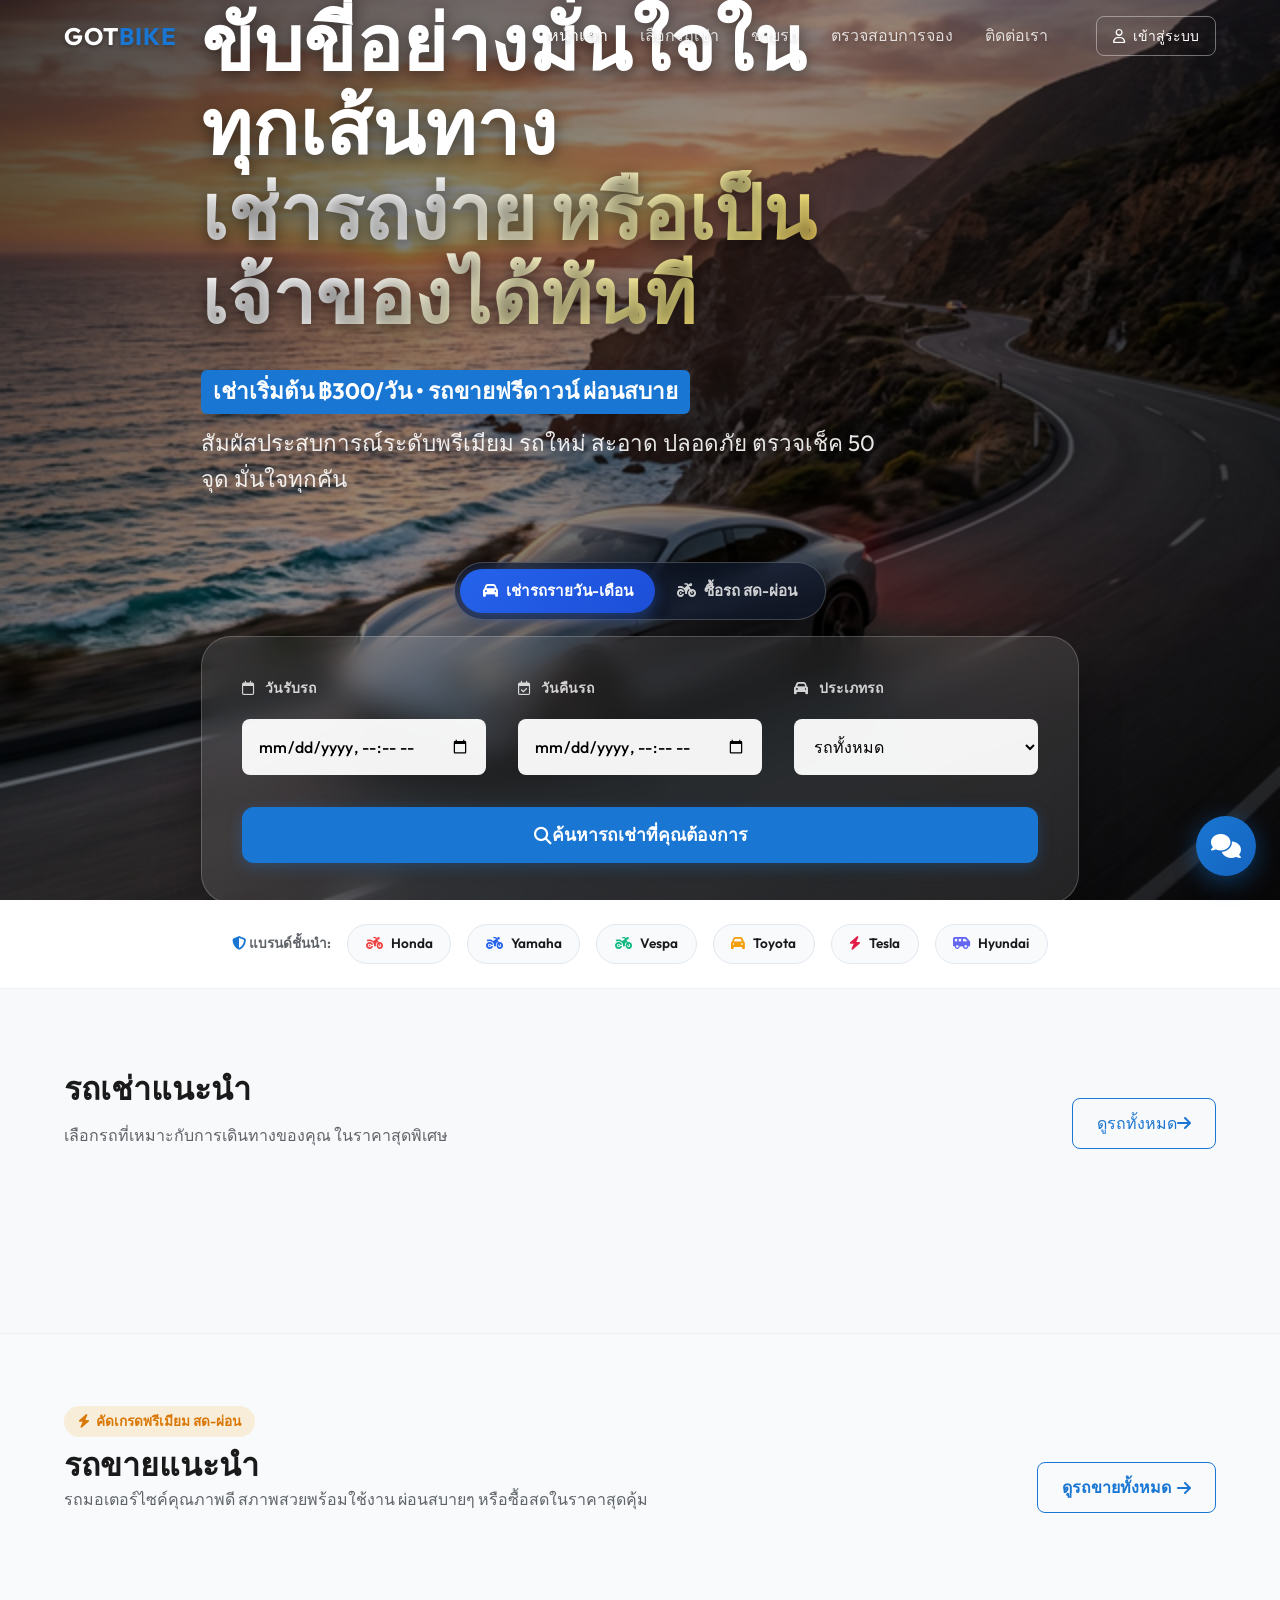
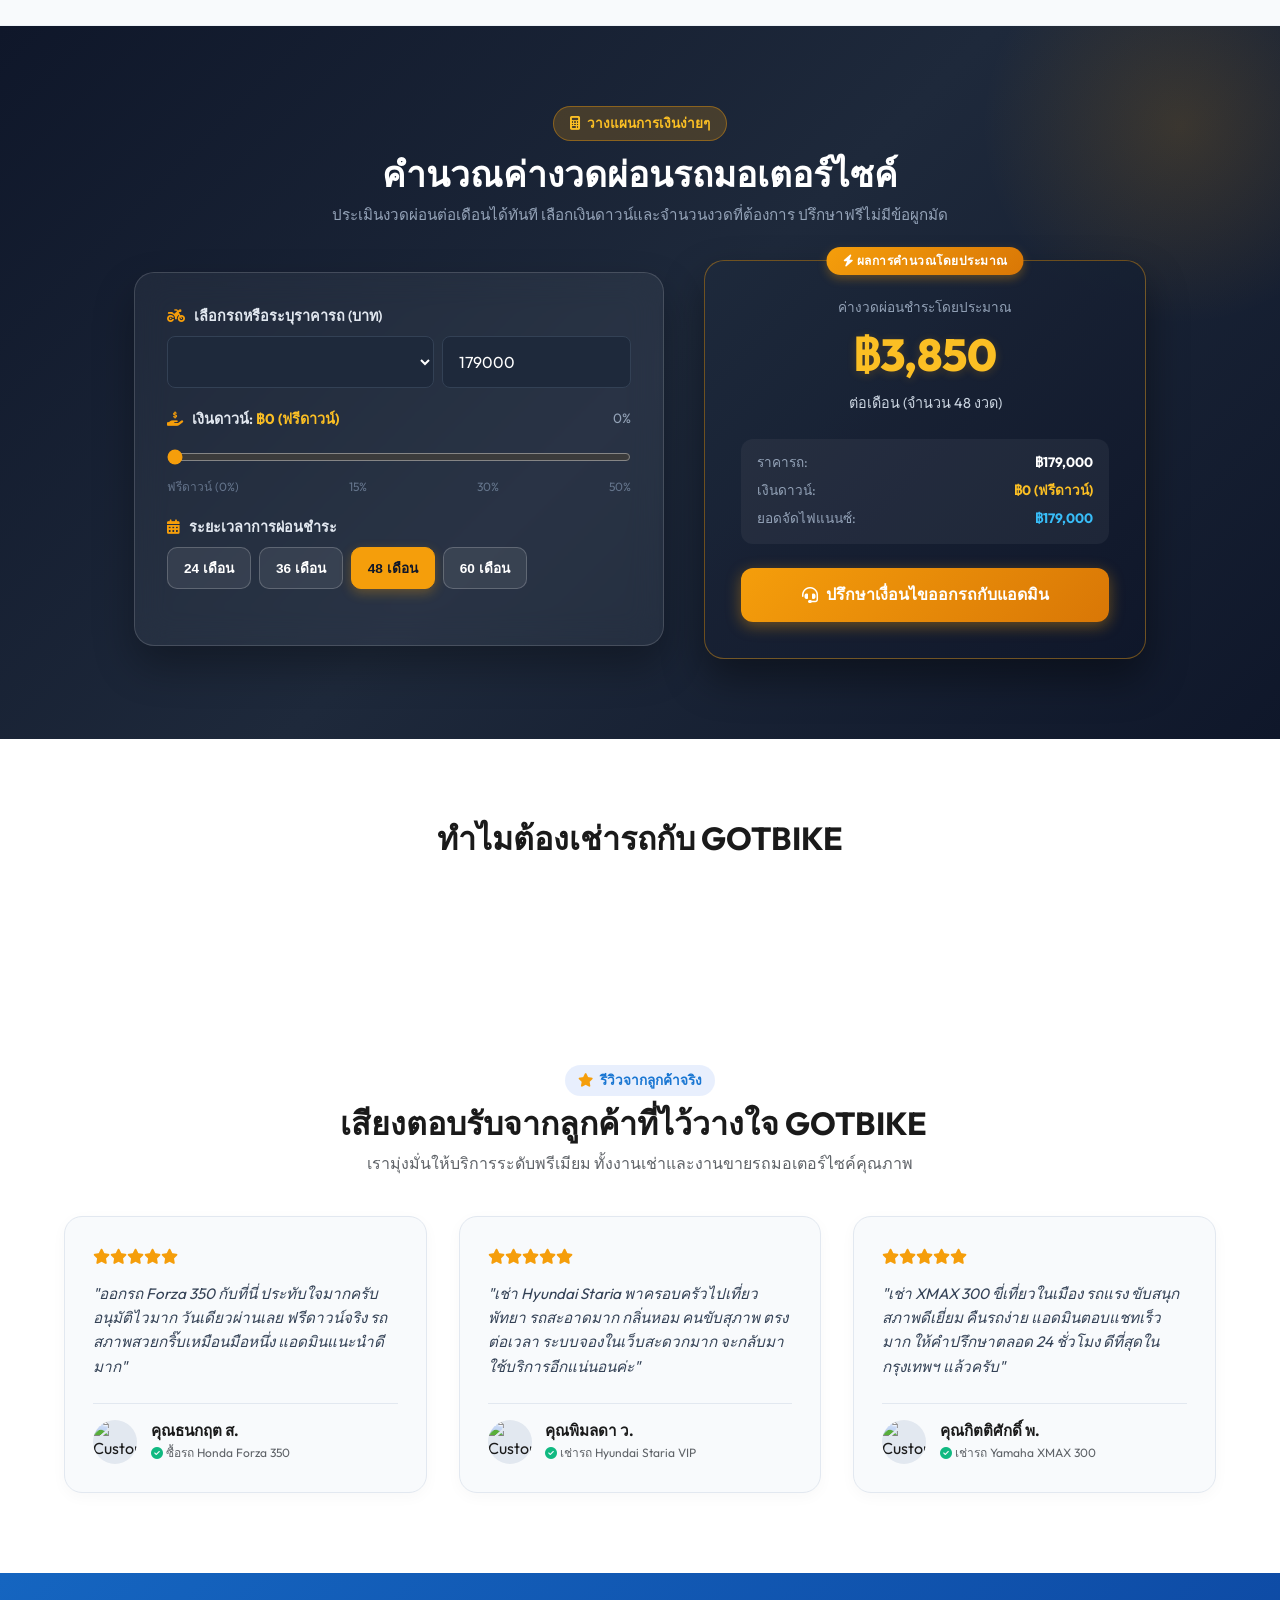
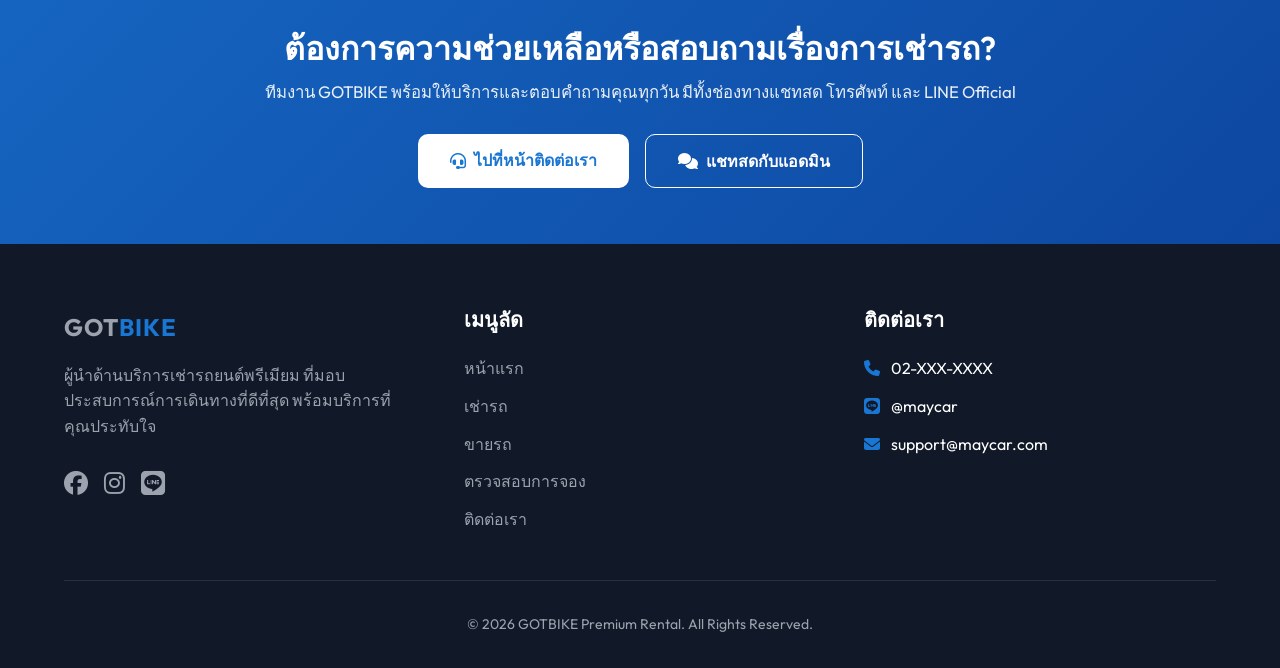
==== index.html @ 8a2f1484 "Add files via upload" ====
<!DOCTYPE html>
<html lang="th">

<head>
    <meta charset="UTF-8">
    <meta name="viewport" content="width=device-width, initial-scale=1.0">
    <title>Maycar - บริการเช่ารถระดับพรีเมียม</title>
    <link rel="preconnect" href="https://fonts.googleapis.com">
    <link rel="preconnect" href="https://fonts.gstatic.com" crossorigin>
    <link href="https://fonts.googleapis.com/css2?family=Outfit:wght@300;400;500;600;700&display=swap" rel="stylesheet">
    <link rel="stylesheet" href="css/global.css">
    <!-- Icons -->
    <link rel="stylesheet" href="https://cdnjs.cloudflare.com/ajax/libs/font-awesome/6.4.0/css/all.min.css">
</head>

<body>

    <!-- App Shell: Header -->
    <header id="header">
        <div class="container nav-container">
            <a href="#home" class="logo">GOT<span>BIKE</span></a>

            <button class="mobile-menu-btn" id="mobile-menu-btn" onclick="toggleMobileMenu()">
                <i class="fa-solid fa-bars"></i>
            </button>

            <div class="nav-content" id="nav-content">
                <nav class="nav-links">
                    <a href="#home" class="active" onclick="closeMobileMenu()">หน้าแรก</a>
                    <a href="#fleet" onclick="closeMobileMenu()">เลือกรถเช่า</a>
                    <a href="#sales" onclick="closeMobileMenu()">ขายรถ</a>
                    <a href="#dashboard" onclick="closeMobileMenu()">ตรวจสอบการจอง</a>
                    <a href="#contact" onclick="closeMobileMenu()">ติดต่อเรา</a>
                </nav>
                <div class="nav-actions">
                    <button onclick="toggleModal('loginModal'); closeMobileMenu();" class="btn btn-outline"
                        id="nav-login-btn" style="padding: 0.5rem 1rem; font-size: 0.875rem;">
                        <i class="fa-regular fa-user" style="margin-right: 0.5rem;"></i> เข้าสู่ระบบ
                    </button>
                </div>
            </div>
        </div>
    </header>

    <!-- Main Content Area -->
    <main id="app">

        <!-- View: Home Page -->
        <section id="home" class="view active">
            <!-- Hero Section (Upgraded with Dual Mode & Luxury Styling - Requirement 3) -->
            <div class="hero">
                <img src="hero_desktop_premium.png" alt="Premium Car" class="hero-bg desktop-only">
                <img src="https://images.unsplash.com/photo-1533473359331-0135ef1b58bf?auto=format&fit=crop&q=80&w=800"
                    alt="Premium Car Mobile" class="hero-bg mobile-only">

                <div class="hero-overlay"></div>

                <div class="container hero-container">
                    <div class="hero-text">
                        <div class="luxury-hero-tag">
                            <i class="fa-solid fa-crown" style="color: #fbbf24;"></i> GOTBIKE PREMIUM • บริการเช่ารถและขายรถมอเตอร์ไซค์คัดเกรด
                        </div>
                        <h1 class="hero-title">
                            ขับขี่อย่างมั่นใจในทุกเส้นทาง<br>
                            <span class="hero-gradient-text">เช่ารถง่าย หรือเป็นเจ้าของได้ทันที</span>
                        </h1>
                        <p class="hero-subtitle">
                            <span class="highlight">เช่าเริ่มต้น ฿300/วัน • รถขายฟรีดาวน์ ผ่อนสบาย</span><br>
                            สัมผัสประสบการณ์ระดับพรีเมียม รถใหม่ สะอาด ปลอดภัย ตรวจเช็ค 50 จุด มั่นใจทุกคัน
                        </p>
                    </div>

                    <!-- Dual Service Mode Switcher -->
                    <div class="service-switcher-wrapper">
                        <div class="service-switcher">
                            <button type="button" class="service-switch-tab active" id="hero-tab-rent" onclick="switchHeroSearchMode('rent')">
                                <i class="fa-solid fa-car"></i> เช่ารถรายวัน-เดือน
                            </button>
                            <button type="button" class="service-switch-tab" id="hero-tab-sale" onclick="switchHeroSearchMode('sale')">
                                <i class="fa-solid fa-motorcycle"></i> ซื้อรถ สด-ผ่อน
                            </button>
                        </div>
                    </div>

                    <!-- Search Bar Glass Panel -->
                    <div class="search-bar glass-panel">
                        <!-- Rental Search Inputs -->
                        <div class="search-inputs" id="hero-rent-inputs">
                            <div class="search-input-group">
                                <label><i class="fa-regular fa-calendar"></i> วันรับรถ</label>
                                <input type="datetime-local" class="form-input" id="pickup-date">
                            </div>
                            <div class="search-input-group">
                                <label><i class="fa-regular fa-calendar-check"></i> วันคืนรถ</label>
                                <input type="datetime-local" class="form-input" id="return-date">
                            </div>
                            <div class="search-input-group">
                                <label><i class="fa-solid fa-car"></i> ประเภทรถ</label>
                                <select class="form-input" id="car-type">
                                    <option value="">รถทั้งหมด</option>
                                    <option value="airport">รถรับส่งสนามบิน</option>
                                    <option value="van">รถตู้นำเที่ยว VIP</option>
                                    <option value="car">รถยนต์</option>
                                    <option value="ev">รถไฟฟ้า (EV)</option>
                                    <option value="motorcycle">รถจักรยานยนต์</option>
                                </select>
                            </div>
                        </div>

                        <!-- Sale Bikes Search Inputs -->
                        <div class="search-inputs" id="hero-sale-inputs" style="display: none;">
                            <div class="search-input-group">
                                <label><i class="fa-solid fa-money-bill-wave"></i> งบประมาณราคาสด</label>
                                <select class="form-input" id="hero-sale-budget">
                                    <option value="">ทุกระดับราคา</option>
                                    <option value="under100k">ต่ำกว่า 100,000 บาท</option>
                                    <option value="100k-150k">100,000 - 150,000 บาท</option>
                                    <option value="150k-200k">150,000 - 200,000 บาท</option>
                                    <option value="above200k">200,000 บาทขึ้นไป</option>
                                </select>
                            </div>
                            <div class="search-input-group">
                                <label><i class="fa-solid fa-hand-holding-dollar"></i> แผนเงินดาวน์</label>
                                <select class="form-input" id="hero-sale-down">
                                    <option value="">ทุกแผนเงินดาวน์</option>
                                    <option value="zero">ฟรีดาวน์ (0 บาท)</option>
                                    <option value="low">ดาวน์น้อย (ต่ำกว่า 10,000)</option>
                                </select>
                            </div>
                            <div class="search-input-group">
                                <label><i class="fa-solid fa-motorcycle"></i> รุ่นยอดนิยม</label>
                                <select class="form-input" id="hero-sale-model">
                                    <option value="">ทุกรุ่น / แบรนด์</option>
                                    <option value="Forza">Honda Forza 350</option>
                                    <option value="XMAX">Yamaha XMAX 300</option>
                                    <option value="Vespa">Vespa Sprint</option>
                                    <option value="ADV">Honda ADV 160</option>
                                </select>
                            </div>
                        </div>

                        <!-- Submit Buttons -->
                        <button class="btn btn-primary search-submit" id="hero-rent-submit" onclick="navigate('fleet')">
                            <i class="fa-solid fa-magnifying-glass"></i> ค้นหารถเช่าที่คุณต้องการ
                        </button>
                        <button class="btn search-submit" id="hero-sale-submit" onclick="executeHeroSaleSearch()" style="display: none; background: linear-gradient(135deg, #f59e0b 0%, #d97706 100%); color: white; border: none; font-weight: 700;">
                            <i class="fa-solid fa-bolt"></i> ค้นหารถขายพร้อมส่งมอบ
                        </button>
                    </div>

                    <!-- Floating Luxury Hero Stats Row -->
                    <div class="hero-stats-row">
                        <div class="hero-stat-card">
                            <span class="hero-stat-num">500+</span>
                            <span class="hero-stat-text">รถพร้อมส่งมอบ</span>
                        </div>
                        <div class="hero-stat-card">
                            <span class="hero-stat-num">0 บาท</span>
                            <span class="hero-stat-text">ฟรีดาวน์ ออกรถง่าย</span>
                        </div>
                        <div class="hero-stat-card">
                            <span class="hero-stat-num">100%</span>
                            <span class="hero-stat-text">ตรวจสภาพ 50 จุด</span>
                        </div>
                        <div class="hero-stat-card">
                            <span class="hero-stat-num">4.9 ★</span>
                            <span class="hero-stat-text">ลูกค้าประทับใจ 10,000+</span>
                        </div>
                    </div>
                </div>
            </div>

            <!-- Brand Showcase Bar -->
            <div class="brand-showcase-bar">
                <span style="font-size: 0.85rem; font-weight: 700; color: var(--text-secondary);"><i class="fa-solid fa-shield-halved" style="color: var(--primary);"></i> แบรนด์ชั้นนำ:</span>
                <a href="#sales" class="brand-pill" onclick="navigate('sales')"><i class="fa-solid fa-motorcycle" style="color: #ef4444;"></i> Honda</a>
                <a href="#sales" class="brand-pill" onclick="navigate('sales')"><i class="fa-solid fa-motorcycle" style="color: #2563eb;"></i> Yamaha</a>
                <a href="#sales" class="brand-pill" onclick="navigate('sales')"><i class="fa-solid fa-motorcycle" style="color: #10b981;"></i> Vespa</a>
                <a href="#fleet" class="brand-pill" onclick="navigate('fleet')"><i class="fa-solid fa-car" style="color: #f59e0b;"></i> Toyota</a>
                <a href="#fleet" class="brand-pill" onclick="navigate('fleet')"><i class="fa-solid fa-bolt" style="color: #e11d48;"></i> Tesla</a>
                <a href="#fleet" class="brand-pill" onclick="navigate('fleet')"><i class="fa-solid fa-van-shuttle" style="color: #6366f1;"></i> Hyundai</a>
            </div>

            <!-- Featured Cars Section -->
            <div class="container" style="padding: 5rem 1.5rem;">
                <div
                    style="display: flex; justify-content: space-between; align-items: flex-end; margin-bottom: 2.5rem;">
                    <div>
                        <h2 class="section-title">รถเช่าแนะนำ</h2>
                        <p style="color: var(--text-secondary);">เลือกรถที่เหมาะกับการเดินทางของคุณ ในราคาสุดพิเศษ</p>
                    </div>
                    <button class="btn btn-outline" onclick="navigate('fleet')">ดูรถทั้งหมด <i
                            class="fa-solid fa-arrow-right"></i></button>
                </div>

                <div class="vehicle-grid" id="featured-cars-grid">
                    <!-- Vehicle Cards injected via JS -->
                </div>
            </div>

            <!-- Featured Sale Bikes Section -->
            <div style="background: #f8fafc; padding: 4.5rem 1.5rem; border-top: 1px solid #edf2f7; border-bottom: 1px solid #edf2f7;">
                <div class="container">
                    <div style="display: flex; justify-content: space-between; align-items: flex-end; margin-bottom: 2.5rem; flex-wrap: wrap; gap: 1rem;">
                        <div>
                            <div style="display: inline-flex; align-items: center; gap: 0.4rem; background: rgba(245, 158, 11, 0.15); color: #d97706; padding: 0.3rem 0.85rem; border-radius: 20px; font-size: 0.85rem; font-weight: 600; margin-bottom: 0.5rem;">
                                <i class="fa-solid fa-bolt"></i> คัดเกรดพรีเมียม สด-ผ่อน
                            </div>
                            <h2 class="section-title" style="margin-bottom: 0.25rem;">รถขายแนะนำ</h2>
                            <p style="color: var(--text-secondary); margin: 0;">รถมอเตอร์ไซค์คุณภาพดี สภาพสวยพร้อมใช้งาน ผ่อนสบายๆ หรือซื้อสดในราคาสุดคุ้ม</p>
                        </div>
                        <button class="btn btn-outline" onclick="navigate('sales')" style="font-weight: 600;">
                            ดูรถขายทั้งหมด <i class="fa-solid fa-arrow-right" style="margin-left: 0.35rem;"></i>
                        </button>
                    </div>

                    <div class="sale-grid" id="featured-sales-grid">
                        <!-- Injected via JS -->
                    </div>
                </div>
            </div>

            <!-- Interactive Financing / Installment Calculator Section (Requirement 3) -->
            <div class="financing-calc-section">
                <div class="container" style="max-width: 1060px;">
                    <div style="text-align: center; max-width: 650px; margin: 0 auto 2rem;">
                        <span style="background: rgba(245, 158, 11, 0.2); color: #fbbf24; border: 1px solid rgba(245, 158, 11, 0.4); padding: 0.35rem 1rem; border-radius: 20px; font-size: 0.85rem; font-weight: 600; display: inline-flex; align-items: center; gap: 0.4rem; margin-bottom: 0.75rem;">
                            <i class="fa-solid fa-calculator"></i> วางแผนการเงินง่ายๆ
                        </span>
                        <h2 style="font-size: 2.2rem; margin: 0 0 0.5rem; color: white;">คำนวณค่างวดผ่อนรถมอเตอร์ไซค์</h2>
                        <p style="color: #94a3b8; font-size: 0.95rem; margin: 0;">ประเมินงวดผ่อนต่อเดือนได้ทันที เลือกเงินดาวน์และจำนวนงวดที่ต้องการ ปรึกษาฟรีไม่มีข้อผูกมัด</p>
                    </div>

                    <div class="calc-box-grid">
                        <!-- Left: Form Controls -->
                        <div class="calc-form-card">
                            <div class="form-group" style="margin-bottom: 1.25rem;">
                                <label style="color: #e2e8f0; font-size: 0.9rem; font-weight: 600; margin-bottom: 0.5rem; display: block;">
                                    <i class="fa-solid fa-motorcycle" style="color: #f59e0b; margin-right: 0.35rem;"></i> เลือกรถหรือระบุราคารถ (บาท)
                                </label>
                                <div style="display: flex; gap: 0.5rem;">
                                    <select id="calc-bike-select" class="form-input" style="flex: 1.5; background: #1e293b; color: white; border-color: #334155;" onchange="onCalcBikeSelectChange(this)">
                                        <!-- Injected via JS -->
                                    </select>
                                    <input type="number" id="calc-price-input" class="form-input" style="flex: 1; background: #1e293b; color: white; border-color: #334155;" value="179000" oninput="recalcInstallment()">
                                </div>
                            </div>

                            <div class="form-group" style="margin-bottom: 1.25rem;">
                                <div style="display: flex; justify-content: space-between; margin-bottom: 0.5rem;">
                                    <label style="color: #e2e8f0; font-size: 0.9rem; font-weight: 600;">
                                        <i class="fa-solid fa-hand-holding-dollar" style="color: #f59e0b; margin-right: 0.35rem;"></i> เงินดาวน์: <span id="calc-down-display" style="color: #fbbf24; font-weight: 700;">฿0 (ฟรีดาวน์)</span>
                                    </label>
                                    <span id="calc-down-pct" style="font-size: 0.85rem; color: #94a3b8;">0%</span>
                                </div>
                                <input type="range" id="calc-down-slider" min="0" max="50" step="5" value="0" style="width: 100%; accent-color: #f59e0b; cursor: pointer;" oninput="onCalcDownSliderChange(this.value)">
                                <div style="display: flex; justify-content: space-between; font-size: 0.75rem; color: #64748b; margin-top: 0.25rem;">
                                    <span>ฟรีดาวน์ (0%)</span>
                                    <span>15%</span>
                                    <span>30%</span>
                                    <span>50%</span>
                                </div>
                            </div>

                            <div class="form-group">
                                <label style="color: #e2e8f0; font-size: 0.9rem; font-weight: 600; margin-bottom: 0.5rem; display: block;">
                                    <i class="fa-solid fa-calendar-days" style="color: #f59e0b; margin-right: 0.35rem;"></i> ระยะเวลาการผ่อนชำระ
                                </label>
                                <div style="display: flex; gap: 0.5rem; flex-wrap: wrap;" id="calc-terms-container">
                                    <button type="button" class="calc-term-btn" onclick="selectCalcTerm(24, this)">24 เดือน</button>
                                    <button type="button" class="calc-term-btn" onclick="selectCalcTerm(36, this)">36 เดือน</button>
                                    <button type="button" class="calc-term-btn active" onclick="selectCalcTerm(48, this)">48 เดือน</button>
                                    <button type="button" class="calc-term-btn" onclick="selectCalcTerm(60, this)">60 เดือน</button>
                                </div>
                            </div>
                        </div>

                        <!-- Right: Result Preview -->
                        <div class="calc-result-card">
                            <span class="calc-result-badge"><i class="fa-solid fa-bolt"></i> ผลการคำนวณโดยประมาณ</span>
                            <p style="color: #94a3b8; font-size: 0.85rem; margin: 0 0 0.5rem;">ค่างวดผ่อนชำระโดยประมาณ</p>
                            <div class="calc-monthly-val" id="calc-result-monthly">฿3,850</div>
                            <p style="font-size: 0.9rem; color: #cbd5e1; margin: 0 0 1.5rem;">ต่อเดือน (จำนวน <span id="calc-result-term-text">48</span> งวด)</p>

                            <div style="background: rgba(255,255,255,0.05); border-radius: 12px; padding: 0.85rem 1rem; margin-bottom: 1.5rem; font-size: 0.85rem; text-align: left; display: flex; flex-direction: column; gap: 0.4rem;">
                                <div style="display: flex; justify-content: space-between;">
                                    <span style="color: #94a3b8;">ราคารถ:</span>
                                    <strong id="calc-summary-price" style="color: white;">฿179,000</strong>
                                </div>
                                <div style="display: flex; justify-content: space-between;">
                                    <span style="color: #94a3b8;">เงินดาวน์:</span>
                                    <strong id="calc-summary-down" style="color: #fbbf24;">฿0 (ฟรีดาวน์)</strong>
                                </div>
                                <div style="display: flex; justify-content: space-between;">
                                    <span style="color: #94a3b8;">ยอดจัดไฟแนนซ์:</span>
                                    <strong id="calc-summary-loan" style="color: #38bdf8;">฿179,000</strong>
                                </div>
                            </div>

                            <button type="button" class="btn btn-primary" onclick="consultLoanWithAdmin()" style="width: 100%; padding: 0.9rem; font-weight: 700; font-size: 1rem; border-radius: 12px; background: linear-gradient(135deg, #f59e0b 0%, #d97706 100%); border: none; box-shadow: 0 4px 15px rgba(245, 158, 11, 0.4); display: flex; align-items: center; justify-content: center; gap: 0.5rem; cursor: pointer;">
                                <i class="fa-solid fa-headset"></i> ปรึกษาเงื่อนไขออกรถกับแอดมิน
                            </button>
                        </div>
                    </div>
                </div>
            </div>

            <!-- Why Us Section -->
            <div style="background-color: white; padding: 5rem 1.5rem;">
                <div class="container">
                    <h2 class="section-title" style="text-align: center; margin-bottom: 3rem;">ทำไมต้องเช่ารถกับ GOTBIKE
                    </h2>
                    <div style="display: grid; grid-template-columns: repeat(auto-fit, minmax(280px, 1fr)); gap: 2.5rem;"
                        id="why-us-grid">
                        <!-- Injected via JS -->
                    </div>
                </div>
            </div>

            <!-- Customer Testimonials Section (Requirement 3) -->
            <div class="testimonials-section">
                <div class="container">
                    <div style="text-align: center; max-width: 600px; margin: 0 auto;">
                        <div style="display: inline-flex; align-items: center; gap: 0.4rem; background: rgba(37, 99, 235, 0.1); color: var(--primary); padding: 0.3rem 0.85rem; border-radius: 20px; font-size: 0.85rem; font-weight: 600; margin-bottom: 0.5rem;">
                            <i class="fa-solid fa-star" style="color: #f59e0b;"></i> รีวิวจากลูกค้าจริง
                        </div>
                        <h2 class="section-title" style="margin-bottom: 0.5rem;">เสียงตอบรับจากลูกค้าที่ไว้วางใจ GOTBIKE</h2>
                        <p style="color: var(--text-secondary); margin: 0;">เรามุ่งมั่นให้บริการระดับพรีเมียม ทั้งงานเช่าและงานขายรถมอเตอร์ไซค์คุณภาพ</p>
                    </div>

                    <div class="testimonial-grid">
                        <div class="testimonial-card">
                            <div>
                                <div class="testimonial-stars">
                                    <i class="fa-solid fa-star"></i><i class="fa-solid fa-star"></i><i class="fa-solid fa-star"></i><i class="fa-solid fa-star"></i><i class="fa-solid fa-star"></i>
                                </div>
                                <p class="testimonial-text">"ออกรถ Forza 350 กับที่นี่ ประทับใจมากครับ อนุมัติไวมาก วันเดียวผ่านเลย ฟรีดาวน์จริง รถสภาพสวยกริ๊บเหมือนมือหนึ่ง แอดมินแนะนำดีมาก"</p>
                            </div>
                            <div class="testimonial-user">
                                <img src="https://images.unsplash.com/photo-1534528741775-53994a69daeb?auto=format&fit=crop&q=80&w=150" class="testimonial-avatar" alt="Customer">
                                <div>
                                    <h4 class="testimonial-user-name">คุณธนกฤต ส.</h4>
                                    <p class="testimonial-user-sub"><i class="fa-solid fa-circle-check" style="color:#10b981;"></i> ซื้อรถ Honda Forza 350</p>
                                </div>
                            </div>
                        </div>

                        <div class="testimonial-card">
                            <div>
                                <div class="testimonial-stars">
                                    <i class="fa-solid fa-star"></i><i class="fa-solid fa-star"></i><i class="fa-solid fa-star"></i><i class="fa-solid fa-star"></i><i class="fa-solid fa-star"></i>
                                </div>
                                <p class="testimonial-text">"เช่า Hyundai Staria พาครอบครัวไปเที่ยวพัทยา รถสะอาดมาก กลิ่นหอม คนขับสุภาพ ตรงต่อเวลา ระบบจองในเว็บสะดวกมาก จะกลับมาใช้บริการอีกแน่นอนค่ะ"</p>
                            </div>
                            <div class="testimonial-user">
                                <img src="https://images.unsplash.com/photo-1507003211169-0a1dd7228f2d?auto=format&fit=crop&q=80&w=150" class="testimonial-avatar" alt="Customer">
                                <div>
                                    <h4 class="testimonial-user-name">คุณพิมลดา ว.</h4>
                                    <p class="testimonial-user-sub"><i class="fa-solid fa-circle-check" style="color:#10b981;"></i> เช่ารถ Hyundai Staria VIP</p>
                                </div>
                            </div>
                        </div>

                        <div class="testimonial-card">
                            <div>
                                <div class="testimonial-stars">
                                    <i class="fa-solid fa-star"></i><i class="fa-solid fa-star"></i><i class="fa-solid fa-star"></i><i class="fa-solid fa-star"></i><i class="fa-solid fa-star"></i>
                                </div>
                                <p class="testimonial-text">"เช่า XMAX 300 ขี่เที่ยวในเมือง รถแรง ขับสนุก สภาพดีเยี่ยม คืนรถง่าย แอดมินตอบแชทเร็วมาก ให้คำปรึกษาตลอด 24 ชั่วโมง ดีที่สุดในกรุงเทพฯ แล้วครับ"</p>
                            </div>
                            <div class="testimonial-user">
                                <img src="https://images.unsplash.com/photo-1500648767791-00dcc994a43e?auto=format&fit=crop&q=80&w=150" class="testimonial-avatar" alt="Customer">
                                <div>
                                    <h4 class="testimonial-user-name">คุณกิตติศักดิ์ พ.</h4>
                                    <p class="testimonial-user-sub"><i class="fa-solid fa-circle-check" style="color:#10b981;"></i> เช่ารถ Yamaha XMAX 300</p>
                                </div>
                            </div>
                        </div>
                    </div>
                </div>
            </div>

            <!-- Contact CTA Banner on Home -->
            <div style="background: linear-gradient(135deg, #1565C0 0%, #0d47a1 100%); padding: 3.5rem 1.5rem; color: white; text-align: center;">
                <div class="container" style="max-width: 800px;">
                    <h2 style="font-size: 2rem; margin-bottom: 0.75rem; color: white;">ต้องการความช่วยเหลือหรือสอบถามเรื่องการเช่ารถ?</h2>
                    <p style="opacity: 0.9; font-size: 1.05rem; margin-bottom: 1.75rem;">ทีมงาน GOTBIKE พร้อมให้บริการและตอบคำถามคุณทุกวัน มีทั้งช่องทางแชทสด โทรศัพท์ และ LINE Official</p>
                    <div style="display: flex; gap: 1rem; justify-content: center; flex-wrap: wrap;">
                        <a href="#contact" class="btn" style="background: white; color: var(--primary); font-weight: 700; padding: 0.85rem 2rem; border-radius: 10px; display: inline-flex; align-items: center; gap: 0.5rem; text-decoration: none;">
                            <i class="fa-solid fa-headset"></i> ไปที่หน้าติดต่อเรา
                        </a>
                        <button class="btn btn-outline" onclick="toggleChatWidget()" style="color: white; border-color: white; font-weight: 600; padding: 0.85rem 2rem; border-radius: 10px; display: inline-flex; align-items: center; gap: 0.5rem;">
                            <i class="fa-solid fa-comments"></i> แชทสดกับแอดมิน
                        </button>
                    </div>
                </div>
            </div>
        </section>

        <!-- View: Fleet Selection -->
        <section id="fleet" class="view">
            <div class="container" style="padding: 2rem 1.5rem;">
                <div class="fleet-layout" style="display: flex; gap: 2rem; align-items: flex-start;">

                    <!-- Sidebar Filter -->
                    <aside class="fleet-sidebar"
                        style="width: 250px; flex-shrink: 0; background: var(--bg-white); padding: 1.5rem; border-radius: 12px; box-shadow: var(--shadow-sm); border: 1px solid var(--surface-border); position: sticky; top: 100px;">
                        <h3 style="margin-top: 0; margin-bottom: 1.5rem; font-size: 1.25rem;">หมวดหมู่รถ</h3>
                        <ul class="filter-list"
                            style="list-style: none; padding: 0; margin: 0; display: flex; flex-direction: column; gap: 0.5rem;"
                            id="fleet-filter-list">
                            <!-- Filters generated by JS -->
                        </ul>
                    </aside>

                    <!-- Vehicle Grid -->
                    <main class="fleet-main" style="flex-grow: 1;">
                        <div
                            style="display: flex; justify-content: space-between; align-items: center; margin-bottom: 2rem;">
                            <h2 style="margin: 0;">รถทั้งหมด</h2>
                            <span id="fleet-count" style="color: var(--text-secondary); font-size: 0.875rem;">พบรถ 0
                                คัน</span>
                        </div>
                        <div class="vehicle-grid" id="fleet-cars-grid">
                            <!-- Vehicle Cards injected via JS -->
                        </div>
                    </main>

                </div>
            </div>
        </section>

        <!-- View: Bike Sales (ขายรถ) -->
        <section id="sales" class="view">
            <div class="sale-hero-banner" style="background: linear-gradient(135deg, #0f172a 0%, #1e293b 100%); color: white; padding: 3.5rem 1.5rem; text-align: center; position: relative;">
                <div class="container" style="max-width: 800px;">
                    <span style="background: rgba(245, 158, 11, 0.2); color: #fbbf24; border: 1px solid rgba(245, 158, 11, 0.4); padding: 0.35rem 1rem; border-radius: 20px; font-size: 0.85rem; font-weight: 600; display: inline-flex; align-items: center; gap: 0.4rem; margin-bottom: 1rem;">
                        <i class="fa-solid fa-motorcycle"></i> บริการขายรถมอเตอร์ไซค์และรถยนต์
                    </span>
                    <h1 class="hero-title" style="font-size: 2.5rem; margin-bottom: 0.75rem; color: white;">ศูนย์รวมรถคุณภาพพร้อมส่งมอบ</h1>
                    <p class="hero-subtitle" style="font-size: 1.05rem; opacity: 0.85; margin: 0;">
                        รถมือหนึ่งและมือสองคัดเกรดพิเศษ ราคาเงินสดสุดคุ้ม หรือเลือกผ่อนสบายๆ ดาวน์น้อย อนุมัติไว
                    </p>
                </div>
            </div>

            <div class="container" style="padding: 2.5rem 1.5rem 4rem;">
                <div style="display: flex; justify-content: space-between; align-items: center; margin-bottom: 2rem; flex-wrap: wrap; gap: 1rem;">
                    <div>
                        <h2 style="margin: 0; font-size: 1.75rem; color: var(--text-primary);">รายการรถขายทั้งหมด</h2>
                        <p style="color: var(--text-secondary); margin: 0.25rem 0 0; font-size: 0.95rem;">เลือกดูคันที่ต้องการเพื่อดูรูปภาพเพิ่มเติม ราคาสด ผ่อน ดาวน์ และสอบถามแอดมิน</p>
                    </div>
                    <span id="sale-count-badge" class="badge-counter" style="background: #f1f5f9; color: var(--text-secondary); padding: 0.4rem 1rem; border-radius: 20px; font-size: 0.875rem; font-weight: 600;">
                        พบรถ <span id="sale-count-num">0</span> คัน
                    </span>
                </div>

                <div class="sale-grid" id="sale-cars-grid">
                    <!-- Injected via JS -->
                </div>
            </div>
        </section>

        <!-- View: Dashboard -->
        <section id="dashboard" class="view">
            <div class="dashboard-hero">
                <div class="container">
                    <h1 class="hero-title" style="font-size: 3rem; margin-bottom: 0.5rem;">การจองของฉัน</h1>
                    <p class="hero-subtitle" style="font-size: 1.1rem; opacity: 0.8;">
                        ติดตามสถานะและจัดการรายการจองรถทั้งหมดของคุณได้ที่นี่</p>
                </div>
            </div>

            <div class="dashboard-container">
                <!-- Not Logged In State -->
                <div id="dashboard-guest-state" class="glass-panel"
                    style="text-align: center; padding: 4rem 2rem; background: var(--bg-white); border-radius: 20px;">
                    <i class="fa-solid fa-lock fa-3x" style="color: #cbd5e1; margin-bottom: 1.5rem;"></i>
                    <h2 style="font-size: 1.75rem; margin-bottom: 1rem;">เข้าสู่ระบบเพื่อดูการจอง</h2>
                    <p
                        style="color: var(--text-secondary); margin-bottom: 2rem; max-width: 400px; margin-left: auto; margin-right: auto;">
                        กรุณาเข้าสู่ระบบบัญชีของคุณเพื่อตรวจสอบสถานะการเช่ารถและประวัติการทำรายการทั้งหมด</p>
                    <button class="btn btn-primary" onclick="toggleModal('loginModal')"
                        style="padding: 1rem 2rem;">เข้าสู่ระบบตอนนี้</button>
                </div>

                <!-- Logged In State -->
                <div id="dashboard-user-state" style="display: none;">
                    <!-- Main Dashboard Switcher (Rentals vs Sales) -->
                    <div class="dash-main-nav">
                        <button id="dash-tab-rentals-btn" class="dash-main-tab active" onclick="switchDashboardMainTab('rentals')">
                            <i class="fa-solid fa-car"></i> ประวัติการจองรถเช่าของฉัน
                        </button>
                        <button id="dash-tab-sales-btn" class="dash-main-tab" onclick="switchDashboardMainTab('sales')">
                            <i class="fa-solid fa-tags"></i> รถขายแนะนำ & สิทธิพิเศษสำหรับคุณ
                        </button>
                    </div>

                    <!-- Panel 1: Rentals History -->
                    <div id="dash-rentals-panel">
                        <div class="dashboard-tabs">
                            <button class="tab-btn active" onclick="filterBookings('all', this)">การจองทั้งหมด</button>
                            <button class="tab-btn" onclick="filterBookings('pending', this)">กำลังดำเนินการ</button>
                            <button class="tab-btn" onclick="filterBookings('history', this)">ประวัติย้อนหลัง</button>
                        </div>

                        <div id="user-bookings-list" style="display: flex; flex-direction: column;">
                            <!-- Bookings injected here by JS -->

                            <!-- Empty State Placeholder -->
                            <div id="empty-bookings"
                                style="text-align: center; padding: 5rem 2rem; background: var(--bg-white); border-radius: 20px; border: 2px dashed #e2e8f0; display: none;">
                                <div
                                    style="width: 80px; height: 80px; background: #f1f5f9; border-radius: 50%; display: flex; align-items: center; justify-content: center; margin: 0 auto 1.5rem; color: #94a3b8;">
                                    <i class="fa-regular fa-calendar-xmark fa-2x"></i>
                                </div>
                                <h3 style="color: #1e293b; margin-bottom: 0.5rem;">ยังไม่มีรายการจองในขณะนี้</h3>
                                <p style="color: #64748b; margin-bottom: 2rem;">ดูเหมือนว่าคุณจะยังไม่มีการจองรถ
                                    ลองไปเลือกรถที่คุณชอบดูสิ</p>
                                <button class="btn btn-primary" onclick="navigate('fleet')"
                                    style="padding: 0.75rem 2rem;">ไปที่หน้ารถเช่า</button>
                            </div>
                        </div>
                    </div>

                    <!-- Panel 2: Sale Bikes Dashboard -->
                    <div id="dash-sales-panel" style="display: none;">
                        <div class="dashboard-sale-highlight">
                            <div style="display: flex; justify-content: space-between; align-items: center; flex-wrap: wrap; gap: 1rem;">
                                <div>
                                    <span style="background: #fef3c7; color: #b45309; padding: 0.25rem 0.75rem; border-radius: 20px; font-size: 0.75rem; font-weight: 700; display: inline-flex; align-items: center; gap: 0.35rem; margin-bottom: 0.5rem;">
                                        <i class="fa-solid fa-crown"></i> สิทธิพิเศษเฉพาะสมาชิก GOTBIKE
                                    </span>
                                    <h3 style="margin: 0 0 0.35rem; color: #0f172a; font-size: 1.35rem;">ออกรถวันนี้! รับส่วนลดเงินสดสูงสุด 10,000 บาท หรือฟรีประกันภัยชั้น 1</h3>
                                    <p style="margin: 0; color: #64748b; font-size: 0.9rem;">รถทุกคันผ่านการตรวจเช็คสภาพ 150 จุด พร้อมรับประกันเครื่องยนต์และเกียร์ 1 ปีเต็ม</p>
                                </div>
                                <div style="display: flex; gap: 0.75rem; flex-wrap: wrap;">
                                    <button class="btn btn-outline" onclick="navigate('sales')" style="border-color: #f59e0b; color: #b45309; font-weight: 600;">
                                        <i class="fa-solid fa-list" style="margin-right: 0.35rem;"></i> ดูรถขายทั้งหมด
                                    </button>
                                    <button class="btn btn-primary" onclick="toggleChatWidget(); sendQuickChatMessage('สวัสดีครับ สนใจปรึกษาเรื่องซื้อรถผ่อน-ดาวน์ผ่านแดชบอร์ดครับ');" style="background: linear-gradient(135deg, #f59e0b, #d97706); border: none; font-weight: 700;">
                                        <i class="fa-solid fa-comments" style="margin-right: 0.35rem;"></i> ปรึกษาไฟแนนซ์ด่วน
                                    </button>
                                </div>
                            </div>
                        </div>

                        <div style="margin-top: 1rem;">
                            <div style="display: flex; justify-content: space-between; align-items: center; margin-bottom: 1.5rem; flex-wrap: wrap; gap: 0.5rem;">
                                <div>
                                    <h3 style="margin: 0; font-size: 1.4rem; color: var(--text-primary);">รถขายแนะนำสำหรับคุณ (ยอดนิยม & พร้อมส่งมอบ)</h3>
                                    <p style="margin: 0.25rem 0 0; color: var(--text-secondary); font-size: 0.875rem;">คลิกดูรายละเอียดรถ คำนวณค่างวด หรือติดต่อสอบถามฝ่ายขายได้ทันที</p>
                                </div>
                            </div>

                            <div class="sale-grid" id="dash-sales-grid">
                                <!-- Injected via JS -->
                            </div>
                        </div>
                    </div>
                </div>
            </div>
        </section>

        <!-- View: Contact Us -->
        <section id="contact" class="view">
            <div class="contact-hero">
                <div class="container">
                    <h1 class="hero-title" style="font-size: 3rem; margin-bottom: 0.5rem;">ติดต่อเรา</h1>
                    <p class="hero-subtitle" style="font-size: 1.1rem; opacity: 0.8;">
                        มีคำถามหรือต้องการความช่วยเหลือ? ทีมงาน GOTBIKE พร้อมให้บริการคุณ</p>
                </div>
            </div>

            <div class="contact-container">
                <!-- Contact Cards -->
                <div class="contact-grid">
                    <div class="contact-card">
                        <div class="contact-card-icon" style="background: rgba(25,118,210,0.1); color: var(--primary);">
                            <i class="fa-solid fa-comments fa-2x"></i>
                        </div>
                        <h3>แชทสดกับแอดมิน</h3>
                        <p>พูดคุยกับทีมงานได้ทันทีผ่านระบบแชทบนเว็บไซต์ ไม่ต้องติดตั้งแอปเพิ่ม</p>
                        <button class="btn btn-primary" onclick="toggleChatWidget()" style="margin-top: 1rem; width: 100%;">
                            <i class="fa-solid fa-paper-plane" style="margin-right: 0.5rem;"></i> เริ่มแชทเลย
                        </button>
                    </div>

                    <div class="contact-card">
                        <div class="contact-card-icon" style="background: rgba(16,185,129,0.1); color: #10b981;">
                            <i class="fa-solid fa-phone fa-2x"></i>
                        </div>
                        <h3>โทรหาเรา</h3>
                        <p>ติดต่อสายตรงทีมบริการลูกค้า จันทร์-อาทิตย์ 08:00 - 20:00 น.</p>
                        <a href="tel:02-XXX-XXXX" class="btn btn-outline" style="margin-top: 1rem; width: 100%; display: inline-flex; align-items: center; justify-content: center;">
                            <i class="fa-solid fa-phone" style="margin-right: 0.5rem;"></i> 02-XXX-XXXX
                        </a>
                    </div>

                    <div class="contact-card">
                        <div class="contact-card-icon" style="background: rgba(6,199,85,0.1); color: #06c755;">
                            <i class="fa-brands fa-line fa-2x"></i>
                        </div>
                        <h3>LINE Official</h3>
                        <p>แอดไลน์ @gotbike เพื่อรับข่าวสารโปรโมชั่นและสอบถามรายละเอียด</p>
                        <a href="https://line.me/" target="_blank" class="btn btn-outline" style="margin-top: 1rem; width: 100%; display: inline-flex; align-items: center; justify-content: center; border-color: #06c755; color: #06c755;">
                            <i class="fa-brands fa-line" style="margin-right: 0.5rem;"></i> @gotbike
                        </a>
                    </div>

                    <div class="contact-card">
                        <div class="contact-card-icon" style="background: rgba(239,68,68,0.1); color: #ef4444;">
                            <i class="fa-solid fa-envelope fa-2x"></i>
                        </div>
                        <h3>อีเมล</h3>
                        <p>ส่งอีเมลถึงเราได้ตลอด 24 ชั่วโมง ทีมงานจะตอบกลับภายใน 1 วันทำการ</p>
                        <a href="mailto:support@gotbike.com" class="btn btn-outline" style="margin-top: 1rem; width: 100%; display: inline-flex; align-items: center; justify-content: center;">
                            <i class="fa-solid fa-envelope" style="margin-right: 0.5rem;"></i> support@gotbike.com
                        </a>
                    </div>
                </div>

                <!-- Direct Contact Form -->
                <div class="contact-form-section" style="margin-bottom: 3rem;">
                    <div class="contact-form-card">
                        <div style="text-align: center; margin-bottom: 2rem;">
                            <span style="background: rgba(25, 118, 210, 0.1); color: var(--primary); padding: 0.35rem 1rem; border-radius: 20px; font-size: 0.85rem; font-weight: 600; display: inline-block; margin-bottom: 0.75rem;">
                                <i class="fa-solid fa-paper-plane" style="margin-right: 0.35rem;"></i> แบบฟอร์มติดต่อ
                            </span>
                            <h2 style="margin: 0 0 0.5rem; font-size: 1.8rem; color: var(--text-primary);">ส่งข้อความถึงทีมงานแอดมิน</h2>
                            <p style="color: var(--text-secondary); margin: 0; font-size: 0.95rem;">ฝากข้อความไว้เพื่อให้แอดมินติดต่อกลับโดยเร็วที่สุด หรือสอบถามรายละเอียดเพิ่มเติม</p>
                        </div>

                        <form id="contact-form" onsubmit="submitContactForm(event)">
                            <div class="contact-form-grid" style="display: grid; grid-template-columns: 1fr 1fr; gap: 1.25rem; margin-bottom: 1.25rem;">
                                <div class="form-group" style="margin: 0;">
                                    <label style="display: block; margin-bottom: 0.5rem; font-weight: 600; font-size: 0.9rem;">ชื่อ-นามสกุลของคุณ <span style="color: #ef4444;">*</span></label>
                                    <input type="text" id="cf-name" class="form-input" required placeholder="เช่น สมชาย ใจดี">
                                </div>
                                <div class="form-group" style="margin: 0;">
                                    <label style="display: block; margin-bottom: 0.5rem; font-weight: 600; font-size: 0.9rem;">เบอร์โทรศัพท์ติดต่อ <span style="color: #ef4444;">*</span></label>
                                    <input type="tel" id="cf-phone" class="form-input" required placeholder="08X-XXX-XXXX">
                                </div>
                            </div>

                            <div class="contact-form-grid" style="display: grid; grid-template-columns: 1fr 1fr; gap: 1.25rem; margin-bottom: 1.25rem;">
                                <div class="form-group" style="margin: 0;">
                                    <label style="display: block; margin-bottom: 0.5rem; font-weight: 600; font-size: 0.9rem;">อีเมล (ถ้ามี)</label>
                                    <input type="email" id="cf-email" class="form-input" placeholder="example@email.com">
                                </div>
                                <div class="form-group" style="margin: 0;">
                                    <label style="display: block; margin-bottom: 0.5rem; font-weight: 600; font-size: 0.9rem;">เรื่องที่ต้องการติดต่อ <span style="color: #ef4444;">*</span></label>
                                    <select id="cf-subject" class="form-input" required>
                                        <option value="สอบถามข้อมูลรถเช่า">🚗 สอบถามข้อมูลรถเช่า</option>
                                        <option value="จองรถกรณีเร่งด่วน">⚡ จองรถกรณีเร่งด่วน</option>
                                        <option value="สอบถามโปรโมชั่น / ส่วนลด">🎁 สอบถามโปรโมชั่น / ส่วนลด</option>
                                        <option value="แจ้งปัญหาการใช้งาน / การจอง">⚠️ แจ้งปัญหาการใช้งาน / การจอง</option>
                                        <option value="ติดต่อสอบถามอื่นๆ">💬 ติดต่อสอบถามอื่นๆ</option>
                                    </select>
                                </div>
                            </div>

                            <div class="form-group" style="margin-bottom: 1.5rem;">
                                <label style="display: block; margin-bottom: 0.5rem; font-weight: 600; font-size: 0.9rem;">ข้อความรายละเอียด <span style="color: #ef4444;">*</span></label>
                                <textarea id="cf-message" class="form-input" rows="4" required placeholder="พิมพ์ข้อความที่คุณต้องการสอบถามหรือแจ้งรายละเอียดที่นี่..."></textarea>
                            </div>

                            <button type="submit" class="btn btn-primary" style="width: 100%; padding: 1rem; font-size: 1.05rem; font-weight: 700; border-radius: 12px; box-shadow: 0 4px 14px rgba(25, 118, 210, 0.3);">
                                <i class="fa-solid fa-paper-plane" style="margin-right: 0.5rem;"></i> ส่งข้อความถึงแอดมิน
                            </button>
                        </form>
                    </div>
                </div>
                <div class="contact-faq">
                    <h2 style="text-align: center; margin-bottom: 2rem;"><i class="fa-solid fa-circle-question" style="color: var(--primary); margin-right: 0.5rem;"></i>คำถามที่พบบ่อย</h2>
                    <div class="faq-list">
                        <div class="faq-item" onclick="this.classList.toggle('open')">
                            <div class="faq-question">
                                <span>ต้องเตรียมเอกสารอะไรบ้างในการเช่ารถ?</span>
                                <i class="fa-solid fa-chevron-down faq-arrow"></i>
                            </div>
                            <div class="faq-answer">
                                <p>บัตรประชาชนตัวจริง, ใบขับขี่ที่ยังไม่หมดอายุ, และเงินมัดจำตามเงื่อนไข</p>
                            </div>
                        </div>
                        <div class="faq-item" onclick="this.classList.toggle('open')">
                            <div class="faq-question">
                                <span>สามารถยกเลิกการจองได้ไหม?</span>
                                <i class="fa-solid fa-chevron-down faq-arrow"></i>
                            </div>
                            <div class="faq-answer">
                                <p>สามารถยกเลิกได้ล่วงหน้าก่อนวันรับรถอย่างน้อย 24 ชั่วโมง ผ่านหน้าตรวจสอบการจอง หรือติดต่อแอดมินโดยตรง</p>
                            </div>
                        </div>
                        <div class="faq-item" onclick="this.classList.toggle('open')">
                            <div class="faq-question">
                                <span>มีบริการจัดส่งรถถึงที่ไหม?</span>
                                <i class="fa-solid fa-chevron-down faq-arrow"></i>
                            </div>
                            <div class="faq-answer">
                                <p>มีครับ เราให้บริการส่งรถถึงสถานที่ที่คุณต้องการ สามารถระบุที่อยู่และลิงก์ Google Maps ตอนจองได้เลย</p>
                            </div>
                        </div>
                        <div class="faq-item" onclick="this.classList.toggle('open')">
                            <div class="faq-question">
                                <span>ชำระเงินผ่านช่องทางไหนได้บ้าง?</span>
                                <i class="fa-solid fa-chevron-down faq-arrow"></i>
                            </div>
                            <div class="faq-answer">
                                <p>ชำระผ่านการโอนเงิน พร้อมแนบสลิปการโอนในขั้นตอนยืนยันการจอง ระบบรองรับ QR Code PromptPay</p>
                            </div>
                        </div>
                    </div>
                </div>

                <!-- CTA -->
                <div class="contact-cta">
                    <div class="contact-cta-icon">
                        <i class="fa-solid fa-headset fa-3x"></i>
                    </div>
                    <h2>ต้องการความช่วยเหลือเพิ่มเติม?</h2>
                    <p>ทีมงาน GOTBIKE พร้อมตอบทุกคำถามของคุณตลอดเวลา</p>
                    <button class="btn btn-primary" onclick="toggleChatWidget()" style="padding: 1rem 2.5rem; font-size: 1.1rem;">
                        <i class="fa-solid fa-comments" style="margin-right: 0.75rem;"></i> แชทกับเราตอนนี้
                    </button>
                </div>
            </div>
        </section>

    </main>

    <!-- App Shell: Footer -->
    <footer>
        <div class="container">
            <div class="footer-content">
                <div class="footer-col" style="flex: 2;">
                    <a href="#home" class="logo" style="display: block; margin-bottom: 1rem;">GOT<span>BIKE</span></a>
                    <p>ผู้นำด้านบริการเช่ารถยนต์พรีเมียม ที่มอบประสบการณ์การเดินทางที่ดีที่สุด พร้อมบริการที่คุณประทับใจ
                    </p>
                    <div style="display: flex; gap: 1rem; margin-top: 1.5rem;">
                        <a href="#" style="font-size: 1.5rem;"><i class="fa-brands fa-facebook"></i></a>
                        <a href="#" style="font-size: 1.5rem;"><i class="fa-brands fa-instagram"></i></a>
                        <a href="#" style="font-size: 1.5rem;"><i class="fa-brands fa-line"></i></a>
                    </div>
                </div>
                <div class="footer-col">
                    <h3>เมนูลัด</h3>
                    <ul>
                        <li><a href="#home">หน้าแรก</a></li>
                        <li><a href="#fleet">เช่ารถ</a></li>
                        <li><a href="#sales">ขายรถ</a></li>
                        <li><a href="#dashboard">ตรวจสอบการจอง</a></li>
                        <li><a href="#contact">ติดต่อเรา</a></li>
                    </ul>
                </div>
                <div class="footer-col">
                    <h3>ติดต่อเรา</h3>
                    <ul>
                        <li><i class="fa-solid fa-phone" style="margin-right: 0.5rem; color: var(--primary);"></i>
                            02-XXX-XXXX</li>
                        <li><i class="fa-brands fa-line" style="margin-right: 0.5rem; color: var(--primary);"></i>
                            @maycar</li>
                        <li><i class="fa-solid fa-envelope" style="margin-right: 0.5rem; color: var(--primary);"></i>
                            support@maycar.com</li>
                    </ul>
                </div>
            </div>
            <div class="footer-bottom">
                &copy; 2026 GOTBIKE Premium Rental. All Rights Reserved.
            </div>
        </div>
    </footer>

    <!-- Auth Modals -->
    <!-- Login Modal -->
    <div class="modal-overlay" id="loginModal">
        <div class="modal">
            <i class="fa-solid fa-xmark modal-close" onclick="toggleModal('loginModal')"></i>
            <div class="modal-header">
                <h2 style="margin-bottom: 0.5rem;">ยินดีต้อนรับกลับมา</h2>
                <p style="color: var(--text-secondary);">เข้าสู่ระบบเพื่อจัดการการจองของคุณ</p>
            </div>
            <form id="loginForm" onsubmit="handleLogin(event)">
                <div class="form-group">
                    <label for="login-email">อีเมล</label>
                    <input type="email" id="login-email" class="form-input" placeholder="example@mail.com" required>
                </div>
                <div class="form-group">
                    <label for="login-password">รหัสผ่าน</label>
                    <input type="password" id="login-password" class="form-input" placeholder="••••••••" required>
                </div>
                <button type="submit" class="btn btn-primary"
                    style="width: 100%; margin-top: 1rem;">เข้าสู่ระบบ</button>
            </form>
            <div class="modal-footer">
                ยังไม่มีบัญชีใช่หรือไม่? <a href="#"
                    onclick="switchModal('loginModal', 'registerModal')">สมัครสมาชิก</a>
            </div>
        </div>
    </div>

    <!-- Register Modal -->
    <div class="modal-overlay" id="registerModal">
        <div class="modal">
            <i class="fa-solid fa-xmark modal-close" onclick="toggleModal('registerModal')"></i>
            <div class="modal-header">
                <h2 style="margin-bottom: 0.5rem;">สร้างบัญชีใหม่</h2>
                <p style="color: var(--text-secondary);">สมัครสมาชิกเพื่อรับสิทธิพิเศษมากมาย</p>
            </div>
            <form id="registerForm" onsubmit="handleRegister(event)">
                <div class="form-group">
                    <label for="reg-name">ชื่อ-นามสกุล</label>
                    <input type="text" id="reg-name" class="form-input" placeholder="สมชาย ใจดี" required>
                </div>
                <div class="form-row" style="display: flex; gap: 1rem;">
                    <div class="form-group" style="flex: 1;">
                        <label for="reg-id-card">เลขบัตรประจำตัว</label>
                        <input type="text" id="reg-id-card" class="form-input" placeholder="เลข 13 หลัก">
                    </div>
                    <div class="form-group" style="flex: 1;">
                        <label for="reg-phone">เบอร์โทรศัพท์</label>
                        <input type="tel" id="reg-phone" class="form-input" placeholder="08X-XXX-XXXX">
                    </div>
                </div>
                <div class="form-group">
                    <label for="reg-permanent-address">ที่อยู่ตามบัตรประจำตัว</label>
                    <textarea id="reg-permanent-address" class="form-input" rows="2"
                        placeholder="ที่อยู่ตามทะเบียนบ้าน/บัตรประชาชน"></textarea>
                </div>
                <div class="form-group">
                    <label for="reg-email">อีเมล</label>
                    <input type="email" id="reg-email" class="form-input" placeholder="example@mail.com" required>
                </div>
                <div class="form-group">
                    <label for="reg-password">รหัสผ่าน</label>
                    <input type="password" id="reg-password" class="form-input" placeholder="••••••••" required>
                </div>
                <button type="submit" class="btn btn-accent"
                    style="width: 100%; margin-top: 1rem; font-weight: 600;">สมัครสมาชิก</button>
            </form>
            <div class="modal-footer">
                มีบัญชีอยู่แล้ว? <a href="#" onclick="switchModal('registerModal', 'loginModal')">เข้าสู่ระบบ</a>
            </div>
        </div>
    </div>

    <!-- Booking Modal (Multi-step) -->
    <div class="modal-overlay" id="bookingModal">
        <div class="modal" style="max-width: 600px; padding: 2rem;">
            <i class="fa-solid fa-xmark modal-close" onclick="toggleModal('bookingModal')"></i>
            <div class="modal-header" style="margin-bottom: 1.5rem;">
                <h2 style="font-size: 1.5rem; margin-bottom: 0.5rem;" id="booking-modal-title">ยืนยันการจองรถ</h2>
                <div style="display: flex; gap: 1rem; align-items: center; justify-content: center; margin-top: 1rem;"
                    id="booking-steps">
                    <span class="step-indicator active" id="step-1-indicator">1. ข้อมูล</span>
                    <i class="fa-solid fa-chevron-right" style="color: var(--surface-border); font-size: 0.8rem;"></i>
                    <span class="step-indicator" id="step-2-indicator" style="color: var(--text-secondary);">2.
                        ชำระเงิน</span>
                </div>
            </div>

            <!-- Step 1: Booking Details & Summary -->
            <div id="booking-step-1">
                <div
                    style="display: flex; gap: 1rem; margin-bottom: 1.5rem; background: var(--bg-light); padding: 1rem; border-radius: 8px;">
                    <img id="booking-car-img" src=""
                        style="width: 100px; height: 70px; object-fit: cover; border-radius: 4px;">
                    <div>
                        <h3 id="booking-car-name" style="font-size: 1.1rem; margin-bottom: 0.25rem;">Car Name</h3>
                        <p style="color: var(--primary); font-weight: 600; font-size: 0.9rem;"><span
                                id="booking-car-price">0</span> บาท / วัน</p>
                    </div>
                </div>

                <form id="bookingForm" onsubmit="goToPaymentStep(event)">
                    <input type="hidden" id="booking-car-id">

                    <div class="form-row" style="display: flex; gap: 1rem;">
                        <div class="form-group" style="flex: 1;">
                            <label>วันรับรถ *</label>
                            <input type="datetime-local" id="b-pickup" class="form-input" required
                                onchange="calculateBookingTotal()">
                        </div>
                        <div class="form-group" style="flex: 1;">
                            <label>วันคืนรถ *</label>
                            <input type="datetime-local" id="b-return" class="form-input" required
                                onchange="calculateBookingTotal()">
                        </div>
                    </div>

                    <div class="form-row" style="display: flex; gap: 1rem;">
                        <div class="form-group" style="flex: 1;">
                            <label>เลขบัตรประจำตัว *</label>
                            <input type="text" id="b-id-card" class="form-input" placeholder="เลขบัตร 13 หลัก" required>
                        </div>
                        <div class="form-group" style="flex: 1;">
                            <label>เบอร์โทรศัพท์ *</label>
                            <input type="tel" id="b-phone" class="form-input" placeholder="08X-XXX-XXXX" required>
                        </div>
                    </div>

                    <div class="form-group">
                        <label>ที่อยู่ตามบัตรประจำตัว *</label>
                        <textarea id="b-permanent-address" class="form-input" rows="2"
                            placeholder="ที่อยู่ตามทะเบียนบ้าน/บัตรประชาชน" required></textarea>
                    </div>

                    <div class="form-group">
                        <label>เลือกวิธีรับรถ *</label>
                        <select id="b-delivery" class="form-input" required
                            onchange="toggleAddressField(); calculateBookingTotal();">
                            <option value="store">รับที่สาขา (ฟรี)</option>
                            <option value="delivery">บริการขับส่งถึงที่ (+150 บาท)</option>
                        </select>
                    </div>

                    <div class="form-group" id="address-group" style="display: none;">
                        <label>ที่อยู่จัดส่งรถ *</label>
                        <textarea id="b-address" class="form-input" rows="2"
                            placeholder="ระบุโรงแรม, บ้าน, หรือสถานที่จัดส่ง"></textarea>
                        <label style="margin-top: 0.5rem; display: block;">ลิงก์ Google Map (ถ้ามี)</label>
                        <input type="url" id="b-map-link" class="form-input" placeholder="https://goo.gl/maps/...">
                    </div>

                    <div
                        style="background: rgba(25, 118, 210, 0.05); padding: 1.5rem; border-radius: 8px; margin-bottom: 1.5rem; border: 1px solid rgba(25, 118, 210, 0.1);">
                        <div
                            style="display: flex; justify-content: space-between; margin-bottom: 0.5rem; font-size: 0.9rem;">
                            <span>ค่าเช่ารถ (<span id="summary-days">0</span> วัน)</span>
                            <span><span id="summary-car-total">0</span> บาท</span>
                        </div>
                        <div style="display: flex; justify-content: space-between; margin-bottom: 1rem; font-size: 0.9rem;"
                            id="summary-delivery-row">
                            <span>ค่าบริการส่งรถ</span>
                            <span><span id="summary-delivery-fee">0</span> บาท</span>
                        </div>
                        <div
                            style="display: flex; justify-content: space-between; border-top: 1px dashed var(--surface-border); padding-top: 1rem; font-weight: 700; font-size: 1.25rem;">
                            <span>ยอดชำระสุทธิ</span>
                            <span style="color: var(--primary);"><span id="summary-total">0</span> บาท</span>
                        </div>
                    </div>

                    <button type="submit" class="btn btn-primary" style="width: 100%;">ดำเนินการชำระเงิน <i
                            class="fa-solid fa-arrow-right" style="margin-left: 0.5rem;"></i></button>
                </form>
            </div>

            <!-- Step 2: Payment (Mock QR) -->
            <div id="booking-step-2" style="display: none;">
                <div style="text-align: center; margin-bottom: 1.5rem;">
                    <p style="margin-bottom: 1rem;">สแกนเพื่อชำระยอด <span id="payment-total"
                            style="font-weight: 700; color: var(--primary); font-size: 1.25rem;">0</span> บาท</p>
                    <div
                        style="background: #f8f9fa; padding: 1.5rem; border-radius: 12px; display: inline-block; border: 1px dashed var(--surface-border);">
                        <img id="qr-payment-img"
                            src="https://upload.wikimedia.org/wikipedia/commons/d/d0/QR_code_for_mobile_English_Wikipedia.svg"
                            style="width: 180px; height: 180px;  margin-bottom: 1rem;">
                        <p id="bank-acc-info" style="font-size: 0.875rem; color: var(--text-secondary);"></p>
                    </div>
                </div>

                <form onsubmit="confirmPayment(event)">
                    <div class="form-group">
                        <label>หลักฐานการโอนเงิน (จำลอง)</label>
                        <input type="file" id="b-slip" class="form-input" required accept="image/*">
                    </div>

                    <div style="display: flex; gap: 1rem; margin-top: 2rem;">
                        <button type="button" class="btn btn-outline" style="flex: 1;"
                            onclick="goToDetailsStep()">ย้อนกลับ</button>
                        <button type="submit" class="btn btn-primary" style="flex: 2;">แจ้งชำระเงิน <i
                                class="fa-solid fa-check" style="margin-left: 0.5rem;"></i></button>
                    </div>
                </form>
            </div>

            <!-- Step 3: Success -->
            <div id="booking-step-3" style="display: none; text-align: center; padding: 2rem 0;">
                <div
                    style="width: 80px; height: 80px; background: rgba(76, 175, 80, 0.1); color: #4CAF50; border-radius: 50%; display: flex; align-items: center; justify-content: center; font-size: 2.5rem; margin: 0 auto 1.5rem;">
                    <i class="fa-solid fa-check"></i>
                </div>
                <h2 style="margin-bottom: 0.5rem;">จองรถสำเร็จ!</h2>
                <p style="color: var(--text-secondary); margin-bottom: 2rem;">ขอบคุณที่ใช้บริการ GOTBIKE
                    เราได้ส่งรายละเอียดการจองไปที่อีเมลของคุณแล้ว</p>
                <button class="btn btn-primary"
                    onclick="toggleModal('bookingModal'); window.location.hash='#dashboard'">ไปที่หน้า
                    Dashboard</button>
            </div>
        </div>
    </div>

    <!-- Receipt Modal -->
    <div class="modal-overlay" id="receiptModal" onclick="if(event.target === this) closeReceiptModal()">
        <div class="modal receipt-modal" style="max-width: 520px; padding: 0; position: relative;">
            <i class="fa-solid fa-xmark modal-close" onclick="closeReceiptModal()" style="top: 1rem; right: 1.25rem; font-size: 1.25rem; color: #64748b; cursor: pointer; z-index: 10;"></i>
            <div class="receipt-content" id="receipt-content">
                <div class="receipt-header">
                    <div class="receipt-logo">GOT<span>BIKE</span></div>
                    <p style="color: #64748b; font-size: 0.875rem; margin-top: 0.25rem;">ใบเสร็จการจองรถ</p>
                </div>
                <div class="receipt-divider"></div>
                <div class="receipt-booking-id" id="receipt-booking-id">BKG-00000</div>
                <div class="receipt-car-section" id="receipt-car-section">
                    <img id="receipt-car-img" src="" alt="Car">
                    <div>
                        <h3 id="receipt-car-name">Car Name</h3>
                        <span class="receipt-status" id="receipt-status">สถานะ</span>
                    </div>
                </div>
                <div class="receipt-details">
                    <div class="receipt-row">
                        <span class="receipt-label"><i class="fa-regular fa-user"></i> ชื่อผู้จอง</span>
                        <span class="receipt-value" id="receipt-customer-name">-</span>
                    </div>
                    <div class="receipt-row">
                        <span class="receipt-label"><i class="fa-regular fa-envelope"></i> อีเมล</span>
                        <span class="receipt-value" id="receipt-customer-email">-</span>
                    </div>
                    <div class="receipt-row">
                        <span class="receipt-label"><i class="fa-solid fa-phone"></i> เบอร์โทร</span>
                        <span class="receipt-value" id="receipt-customer-phone">-</span>
                    </div>
                    <div class="receipt-divider-light"></div>
                    <div class="receipt-row">
                        <span class="receipt-label"><i class="fa-solid fa-arrow-right" style="color:#10b981;"></i> วันรับรถ</span>
                        <span class="receipt-value" id="receipt-pickup">-</span>
                    </div>
                    <div class="receipt-row">
                        <span class="receipt-label"><i class="fa-solid fa-arrow-left" style="color:#ef4444;"></i> วันคืนรถ</span>
                        <span class="receipt-value" id="receipt-return">-</span>
                    </div>
                    <div class="receipt-divider-light"></div>
                    <div class="receipt-row receipt-total-row">
                        <span class="receipt-label" style="font-weight:700; font-size:1rem;">ยอดชำระสุทธิ</span>
                        <span class="receipt-value" id="receipt-total" style="font-weight:800; font-size:1.5rem; color:var(--primary);">฿0</span>
                    </div>
                </div>
                <div class="receipt-footer">
                    <p>ขอบคุณที่ใช้บริการ GOTBIKE</p>
                    <p style="font-size: 0.75rem; color: #94a3b8;">เอกสารนี้ออกโดยระบบอัตโนมัติ</p>
                </div>
            </div>
            <div class="receipt-actions">
                <button class="btn btn-outline" onclick="closeReceiptModal()" style="flex:1;"><i class="fa-solid fa-xmark" style="margin-right:0.5rem;"></i> ปิด</button>
                <button class="btn btn-primary" onclick="printReceipt()" style="flex:2;"><i class="fa-solid fa-print" style="margin-right:0.5rem;"></i> พิมพ์ใบเสร็จ</button>
            </div>
        </div>
    </div>

    <!-- Sale Bike Detail Modal (Scrollable - Requirement 1) -->
    <div class="modal-overlay" id="saleDetailModal" onclick="if(event.target === this) toggleModal('saleDetailModal')">
        <div class="modal sale-detail-modal">
            <button type="button" class="sale-modal-close-btn" onclick="toggleModal('saleDetailModal')" aria-label="Close">
                <i class="fa-solid fa-xmark"></i>
            </button>
            
            <div class="sale-modal-content">
                <!-- Gallery Section -->
                <div class="sale-gallery">
                    <div class="sale-gallery-main">
                        <img id="sale-modal-main-img" src="" alt="Sale Bike">
                        <span id="sale-modal-badge" class="sale-modal-badge">
                            <i class="fa-solid fa-circle-check"></i> พร้อมส่งมอบ
                        </span>
                        <span id="sale-modal-img-counter" class="sale-modal-counter">1 / 1</span>
                    </div>
                    <div class="sale-gallery-thumbs" id="sale-modal-thumbs">
                        <!-- Thumbnails injected via JS -->
                    </div>
                </div>

                <!-- Info Section -->
                <div class="sale-modal-body" style="padding: 1.5rem;">
                    <div style="margin-bottom: 1.25rem;">
                        <h2 id="sale-modal-title" style="font-size: 1.6rem; margin: 0 0 0.5rem; color: var(--text-primary);">รุ่นรถ</h2>
                        <span id="sale-modal-tag" style="background: rgba(25, 118, 210, 0.1); color: var(--primary); font-size: 0.8rem; font-weight: 600; padding: 0.25rem 0.65rem; border-radius: 6px;">
                            <i class="fa-solid fa-shield-halved" style="margin-right: 0.3rem;"></i> ตรวจเช็คสภาพแล้ว
                        </span>
                    </div>

                    <!-- Pricing Box Grid -->
                    <div class="sale-pricing-grid">
                        <div class="sale-price-box cash-box">
                            <span class="box-label"><i class="fa-solid fa-money-bill-wave"></i> ราคาสด</span>
                            <span class="box-val" id="sale-modal-price-cash">฿0</span>
                        </div>
                        <div class="sale-price-box down-box">
                            <span class="box-label"><i class="fa-solid fa-hand-holding-dollar"></i> เงินดาวน์</span>
                            <span class="box-val" id="sale-modal-down-payment">฿0</span>
                        </div>
                        <div class="sale-price-box installment-box">
                            <span class="box-label"><i class="fa-solid fa-calendar-days"></i> ค่างวดผ่อน</span>
                            <span class="box-val" id="sale-modal-installment">-</span>
                        </div>
                    </div>

                    <!-- Details Box -->
                    <div style="margin-top: 1.25rem;">
                        <h4 style="font-size: 1rem; margin: 0 0 0.5rem; color: var(--text-primary); display: flex; align-items: center; gap: 0.5rem;">
                            <i class="fa-solid fa-circle-info" style="color: var(--primary);"></i> รายละเอียดรถ
                        </h4>
                        <div id="sale-modal-details" class="sale-modal-details-text">
                            -
                        </div>
                    </div>

                    <!-- Contact Admin Action Area -->
                    <div class="sale-modal-actions" style="margin-top: 1.75rem; border-top: 1px solid #e2e8f0; padding-top: 1.25rem;">
                        <p style="text-align: center; color: var(--text-secondary); font-size: 0.875rem; margin: 0 0 0.85rem;">
                            สนใจรถคันนี้? ปรึกษาและสอบถามเงื่อนไขการออกรถกับแอดมินได้ทันที
                        </p>
                        <div style="display: flex; gap: 0.75rem; flex-wrap: wrap;">
                            <button type="button" class="btn btn-primary" onclick="contactAdminAboutSaleBike()" style="flex: 2; padding: 0.85rem 1.25rem; font-size: 1rem; font-weight: 700; border-radius: 10px; display: flex; align-items: center; justify-content: center; gap: 0.5rem; box-shadow: 0 4px 14px rgba(25, 118, 210, 0.3);">
                                <i class="fa-solid fa-headset"></i> ติดต่อแอดมินสอบถามรถ
                            </button>
                            <a href="https://line.me/" target="_blank" class="btn btn-outline" style="flex: 1; padding: 0.85rem 1rem; border-color: #06c755; color: #06c755; font-weight: 600; border-radius: 10px; display: flex; align-items: center; justify-content: center; gap: 0.4rem; text-decoration: none;">
                                <i class="fa-brands fa-line" style="font-size: 1.2rem;"></i> LINE
                            </a>
                            <a href="tel:02-XXX-XXXX" class="btn btn-outline" style="padding: 0.85rem 1rem; border-radius: 10px; display: flex; align-items: center; justify-content: center;" title="โทรสอบถาม">
                                <i class="fa-solid fa-phone"></i>
                            </a>
                        </div>
                    </div>
                </div>
            </div>
        </div>
    </div>

    <!-- Chat FAB Button -->
    <div id="chat-fab" class="chat-fab" onclick="toggleChatWidget()">
        <i class="fa-solid fa-comments"></i>
        <span class="chat-fab-badge" id="chat-fab-badge" style="display:none;">0</span>
    </div>

    <!-- Chat Widget -->
    <div id="chat-widget" class="chat-widget">
        <div class="chat-widget-header">
            <div style="display:flex; align-items:center; gap:0.75rem;">
                <div class="chat-avatar"><i class="fa-solid fa-headset"></i></div>
                <div>
                    <h4 style="margin:0; font-size:1rem; color:white;">GOTBIKE Support</h4>
                    <span style="font-size:0.75rem; color:rgba(255,255,255,0.7);">ออนไลน์ พร้อมช่วยเหลือ</span>
                </div>
            </div>
            <button class="chat-close-btn" onclick="toggleChatWidget()"><i class="fa-solid fa-xmark"></i></button>
        </div>
        <div class="chat-widget-body" id="chat-messages">
            <div class="chat-welcome-msg">
                <div class="chat-avatar-lg"><i class="fa-solid fa-robot"></i></div>
                <p>สวัสดีครับ! 👋<br>มีอะไรให้ช่วยไหมครับ? พิมพ์ข้อความได้เลย</p>
            </div>
        </div>
        <div class="chat-widget-footer">
            <div class="chat-login-required" id="chat-login-required" style="display:none;">
                <p>กรุณา<a href="#" onclick="toggleModal('loginModal'); toggleChatWidget();">เข้าสู่ระบบ</a>เพื่อส่งข้อความ</p>
            </div>
            <form class="chat-input-form" id="chat-input-form" onsubmit="sendChatMessage(event)">
                <input type="text" id="chat-input" class="chat-input" placeholder="พิมพ์ข้อความ..." autocomplete="off">
                <button type="submit" class="chat-send-btn"><i class="fa-solid fa-paper-plane"></i></button>
            </form>
        </div>
    </div>

    <!-- Firebase SDK (Compat) -->
    <script src="https://www.gstatic.com/firebasejs/9.6.1/firebase-app-compat.js"></script>
    <script src="https://www.gstatic.com/firebasejs/9.6.1/firebase-database-compat.js"></script>
    <script src="js/firebase-config.js"></script>

    <script src="js/data.js"></script>
    <script src="js/app.js"></script>
</body>

</html>
---- css/global.css ----
:root {
    --primary: #1976D2;
    /* Deep Blue */
    --primary-hover: #1565C0;
    --accent: #FFCA28;
    /* Warm Yellow */
    --accent-hover: #FFB300;
    --bg-light: #F8F9FA;
    /* Almost white background */
    --bg-white: #FFFFFF;
    /* Pure White */
    --surface: rgba(255, 255, 255, 0.9);
    --surface-border: rgba(0, 0, 0, 0.08);
    --text-primary: #1A1A1A;
    /* Dark text for readability */
    --text-secondary: #5F6368;
    /* Gray text for secondary info */
    --glass-bg: rgba(255, 255, 255, 0.85);
    --glass-border: rgba(255, 255, 255, 0.4);
    --shadow-sm: 0 2px 8px rgba(0, 0, 0, 0.05);
    --shadow-md: 0 4px 20px rgba(0, 0, 0, 0.08);
}

* {
    margin: 0;
    padding: 0;
    box-sizing: border-box;
}

body {
    font-family: 'Outfit', 'Inter', -apple-system, sans-serif;
    background-color: var(--bg-light);
    color: var(--text-primary);
    line-height: 1.6;
    overflow-x: hidden;
}

/* Typography styles */
h1,
h2,
h3,
h4,
h5,
h6 {
    font-weight: 600;
    line-height: 1.2;
}

h2 {
    font-size: 2.5rem;
    margin-bottom: 2rem;
    text-align: center;
}

a {
    text-decoration: none;
    color: inherit;
}

ul {
    list-style: none;
}

/* Responsive Utility Classes */
.mobile-only {
    display: none !important;
}

.section-title {
    font-size: 2rem;
    font-weight: 700;
    margin-bottom: 1rem;
    text-align: left;
}

/* Reusable Components */
.container {
    max-width: 1200px;
    margin: 0 auto;
    padding: 0 1.5rem;
}

.btn {
    display: inline-flex;
    align-items: center;
    justify-content: center;
    padding: 0.75rem 1.5rem;
    border-radius: 8px;
    font-weight: 500;
    cursor: pointer;
    transition: all 0.3s ease;
    border: none;
    font-size: 1rem;
}

.btn-primary {
    background: var(--primary);
    color: white;
    box-shadow: 0 4px 15px rgba(25, 118, 210, 0.3);
}

.btn-primary:hover {
    background: var(--primary-hover);
    transform: translateY(-2px);
    box-shadow: 0 6px 20px rgba(25, 118, 210, 0.4);
}

.btn-accent {
    background: var(--accent);
    color: #000;
    box-shadow: 0 4px 15px rgba(255, 202, 40, 0.3);
}

.btn-accent:hover {
    background: var(--accent-hover);
    transform: translateY(-2px);
    box-shadow: 0 6px 20px rgba(255, 202, 40, 0.4);
}

.btn-outline {
    background: transparent;
    color: var(--primary);
    border: 1px solid var(--primary);
    transition: all 0.3s ease;
}

.btn-outline:hover {
    background: var(--primary);
    color: white;
    border-color: var(--primary);
}

.glass-panel {
    background: var(--glass-bg);
    backdrop-filter: blur(12px);
    -webkit-backdrop-filter: blur(12px);
    border: 1px solid var(--glass-border);
    border-radius: 16px;
}

/* Header */
header {
    position: fixed;
    top: 0;
    left: 0;
    width: 100%;
    z-index: 1000;
    padding: 1rem 0;
    transition: all 0.3s ease;
}

header.scrolled {
    background: rgba(255, 255, 255, 0.98);
    backdrop-filter: blur(10px);
    border-bottom: 1px solid var(--surface-border);
    box-shadow: var(--shadow-sm);
    padding: 0.5rem 0;
}

.nav-container {
    display: flex;
    justify-content: space-between;
    align-items: center;
    width: 100%;
}

.mobile-menu-btn {
    display: none;
    /* Hidden by default on desktop */
}

.nav-content {
    display: flex;
    align-items: center;
    gap: 3rem;
}

/* Header Text Colors based on scroll */
header:not(.scrolled) .logo,
header:not(.scrolled) .nav-links a {
    color: white;
    text-shadow: 0 2px 4px rgba(0, 0, 0, 0.3);
}

header:not(.scrolled) .btn-outline {
    color: white;
    border-color: rgba(255, 255, 255, 0.4);
}

header:not(.scrolled) .btn-outline:hover {
    background: rgba(255, 255, 255, 0.1);
}

header:not(.scrolled) .btn-outline:hover {
    background: rgba(255, 255, 255, 0.1);
}

.logo {
    font-size: 1.5rem;
    font-weight: 700;
    color: var(--text-primary);
    letter-spacing: 1px;
}

.logo span {
    color: var(--primary);
}

.nav-links {
    display: flex;
    gap: 2rem;
}

.nav-links a {
    font-size: 1rem;
    font-weight: 500;
    color: var(--text-primary);
    opacity: 0.8;
    transition: all 0.3s ease;
}

.nav-links a:hover,
.nav-links a.active {
    color: var(--primary);
    opacity: 1;
}

/* Main Content Views */
.view {
    display: none;
    opacity: 0;
    transition: opacity 0.4s ease;
    padding-top: 80px;
    /* Offset for fixed header */
    min-height: calc(100vh - 80px);
}

.view.active {
    display: block;
    opacity: 1;
}

/* Home - Hero Section */
.hero {
    position: relative;
    height: 100vh;
    min-height: 800px;
    margin-top: -80px;
    display: flex;
    align-items: center;
    overflow: hidden;
}

.hero-container {
    display: flex;
    flex-direction: column;
    justify-content: center;
    height: 100%;
    position: relative;
    z-index: 5;
    padding-top: 5rem;
}

.hero-bg {
    position: absolute;
    top: 0;
    left: 0;
    width: 100%;
    height: 100%;
    object-fit: cover;
    z-index: -2;
    transition: transform 0.5s ease;
}

.hero-overlay {
    position: absolute;
    top: 0;
    left: 0;
    width: 100%;
    height: 100%;
    background: linear-gradient(135deg,
            rgba(0, 0, 0, 0.7) 0%,
            rgba(0, 0, 0, 0.4) 40%,
            rgba(0, 0, 0, 0.8) 100%);
    z-index: -1;
}

.hero-text {
    max-width: 700px;
    margin-bottom: 4rem;
    animation: fadeInUp 1s ease;
}

.hero-title {
    font-size: clamp(3rem, 6vw, 5rem);
    font-weight: 800;
    margin-bottom: 2rem;
    color: white;
    line-height: 1.1;
    text-shadow: 0 4px 15px rgba(0, 0, 0, 0.5);
}

.hero-subtitle {
    font-size: clamp(1.1rem, 2vw, 1.4rem);
    color: rgba(255, 255, 255, 0.9);
    margin-bottom: 0;
    line-height: 1.6;
}

.hero-subtitle .highlight {
    background: var(--primary);
    color: white;
    padding: 0.25rem 0.75rem;
    border-radius: 6px;
    font-weight: 700;
    display: inline-block;
    margin-bottom: 0.75rem;
}

/* Glassmorphism Panel */
.glass-panel {
    background: rgba(255, 255, 255, 0.1);
    backdrop-filter: blur(15px);
    -webkit-backdrop-filter: blur(15px);
    border: 1px solid rgba(255, 255, 255, 0.2);
    border-radius: 20px;
    box-shadow: 0 20px 40px rgba(0, 0, 0, 0.3);
}

/* Home - Quick Search Bar */
.search-bar {
    width: 100%;
    max-width: 1100px;
    padding: 2.5rem;
    display: flex;
    flex-direction: column;
    gap: 2rem;
    animation: fadeInUp 1.2s ease;
    border-radius: 30px;
}

.search-inputs {
    width: 100%;
    display: grid;
    grid-template-columns: repeat(3, 1fr);
    gap: 2rem;
}

.search-input-group {
    display: flex;
    flex-direction: column;
    gap: 0.5rem;
}

.search-input-group label {
    display: block;
    color: rgba(255, 255, 255, 0.8);
    font-size: 0.875rem;
    font-weight: 600;
    margin-bottom: 0.75rem;
}

.search-input-group label i {
    margin-right: 0.5rem;
    color: var(--primary-light);
}

.search-input-group .form-input {
    background: rgba(255, 255, 255, 0.95);
    border: none;
    height: 56px;
    border-radius: 8px;
    padding: 0 1rem;
    font-family: inherit;
    width: 100%;
    font-weight: 500;
}

@keyframes fadeInUp {
    from {
        opacity: 0;
        transform: translateY(30px);
    }

    to {
        opacity: 1;
        transform: translateY(0);
    }
}

@media (max-width: 992px) {
    .hero-title {
        font-size: 3.5rem;
    }

    .search-bar {
        flex-direction: column;
        align-items: stretch;
        padding: 2rem;
    }

    .hero {
        height: auto;
        min-height: 100vh;
        padding: 120px 1.5rem 80px;
    }
}

@media (max-width: 768px) {
    .search-inputs {
        grid-template-columns: 1fr;
    }

    .hero-title {
        font-size: 2.5rem;
    }
}

.search-field {
    display: flex;
    flex-direction: column;
    gap: 0.5rem;
}

.search-field label {
    font-size: 0.875rem;
    color: var(--text-secondary);
    font-weight: 500;
}

.search-field input,
.search-field select {
    background: var(--bg-white);
    border: 1px solid var(--surface-border);
    color: var(--text-primary);
    padding: 1rem;
    border-radius: 8px;
    font-family: inherit;
    font-size: 1rem;
    transition: all 0.3s ease;
    box-shadow: inset 0 1px 3px rgba(0, 0, 0, 0.02);
}

.search-field input:focus,
.search-field select:focus {
    outline: none;
    border-color: var(--primary);
    box-shadow: 0 0 0 3px rgba(25, 118, 210, 0.1);
}

.search-field input[type="date"] {
    position: relative;
}

.quick-search button {
    padding: 1rem;
    height: 54px;
    /* Matches input height roughly */
}

.search-submit {
    height: 56px;
    font-size: 1.1rem;
    font-weight: 700;
    border-radius: 12px;
}

/* Vehicle Cards */
.vehicle-grid {
    display: grid;
    grid-template-columns: repeat(auto-fill, minmax(300px, 1fr));
    gap: 2rem;
    margin-bottom: 4rem;
}

.vehicle-card {
    border-radius: 16px;
    overflow: hidden;
    background: var(--bg-white);
    border: 1px solid var(--surface-border);
    transition: transform 0.3s ease, box-shadow 0.3s ease;
    display: flex;
    flex-direction: column;
    box-shadow: var(--shadow-sm);
}

.vehicle-card:hover {
    transform: translateY(-8px);
    box-shadow: var(--shadow-md);
    border-color: rgba(25, 118, 210, 0.2);
}

.vehicle-img-wrapper {
    position: relative;
    height: 200px;
    overflow: hidden;
    background: #f0f2f5;
}

.vehicle-img {
    width: 100%;
    height: 100%;
    object-fit: cover;
    transition: transform 0.5s ease;
}

.vehicle-card:hover .vehicle-img {
    transform: scale(1.05);
}

.vehicle-category {
    position: absolute;
    top: 1rem;
    right: 1rem;
    background: var(--accent);
    color: #000;
    padding: 0.35rem 0.85rem;
    border-radius: 20px;
    font-size: 0.75rem;
    font-weight: 700;
    text-transform: uppercase;
    box-shadow: 0 2px 10px rgba(255, 202, 40, 0.4);
}

.vehicle-info {
    padding: 1.5rem;
    flex: 1;
    display: flex;
    flex-direction: column;
}

.vehicle-name {
    font-size: 1.25rem;
    margin-bottom: 0.5rem;
}

.vehicle-specs {
    display: flex;
    gap: 1rem;
    color: var(--text-secondary);
    font-size: 0.875rem;
    margin-bottom: 1.5rem;
}

.vehicle-spec {
    display: flex;
    align-items: center;
    gap: 0.3rem;
}

.vehicle-footer {
    margin-top: auto;
    display: flex;
    justify-content: space-between;
    align-items: center;
    padding-top: 1.5rem;
    border-top: 1px solid var(--surface-border);
}

.vehicle-price {
    font-size: 1.5rem;
    font-weight: 700;
    color: var(--primary);
}

.vehicle-price span {
    font-size: 0.875rem;
    color: var(--text-secondary);
    font-weight: 400;
}

/* Why Us Section */
.why-us {
    padding: 5rem 0;
    background: var(--bg-white);
}

.features-grid {
    display: grid;
    grid-template-columns: repeat(auto-fit, minmax(280px, 1fr));
    gap: 2rem;
    margin-top: 3rem;
}

.feature-card {
    text-align: center;
    padding: 2.5rem 1.5rem;
    border-radius: 16px;
    background: var(--bg-light);
    border: 1px solid var(--surface-border);
    box-shadow: var(--shadow-sm);
    transition: transform 0.3s ease;
}

.feature-card:hover {
    transform: translateY(-5px);
}

.feature-icon {
    font-size: 3rem;
    margin-bottom: 1.5rem;
    display: inline-block;
    color: var(--accent);
    filter: drop-shadow(0 4px 6px rgba(255, 202, 40, 0.4));
}

.feature-title {
    font-size: 1.25rem;
    margin-bottom: 1rem;
}

.feature-desc {
    color: var(--text-secondary);
    font-size: 0.95rem;
}

/* Footer */
footer {
    background: #111827;
    /* Dark blue-gray for footer */
    color: white;
    padding: 4rem 0 2rem;
    border-top: none;
}

.footer-content {
    display: grid;
    grid-template-columns: repeat(auto-fit, minmax(250px, 1fr));
    gap: 3rem;
    margin-bottom: 3rem;
}

.footer-col h3 {
    font-size: 1.25rem;
    margin-bottom: 1.5rem;
    color: white;
}

.footer-col.logo-col .logo {
    color: white;
}

.footer-col.logo-col .logo span {
    color: var(--accent);
}

.footer-col p {
    color: #9CA3AF;
    margin-bottom: 1rem;
}

.footer-col ul {
    display: flex;
    flex-direction: column;
    gap: 0.75rem;
}

.footer-col a {
    color: #9CA3AF;
    transition: color 0.3s ease;
}

.footer-col a:hover {
    color: var(--accent);
}

.footer-bottom {
    text-align: center;
    padding-top: 2rem;
    border-top: 1px solid rgba(255, 255, 255, 0.1);
    color: #9CA3AF;
    font-size: 0.875rem;
}

/* Responsive */
@media (max-width: 768px) {
    .hero h1 {
        font-size: 2.5rem;
    }

    .quick-search {
        margin: -40px 1rem 3rem;
        padding: 1.5rem;
    }

    .nav-links {
        display: none;
        /* Add mobile menu later */
    }
}

/* Modals */
.modal-overlay {
    position: fixed;
    top: 0;
    left: 0;
    width: 100%;
    height: 100%;
    background: rgba(0, 0, 0, 0.5);
    backdrop-filter: blur(5px);
    z-index: 2000;
    display: flex;
    align-items: center;
    justify-content: center;
    opacity: 0;
    pointer-events: none;
    transition: opacity 0.3s ease;
}

.modal-overlay.active {
    opacity: 1;
    pointer-events: all;
    overflow-y: auto;
    padding: 2rem 0;
}

.modal {
    background: var(--bg-white);
    width: 90%;
    max-width: 450px;
    border-radius: 16px;
    padding: 2.5rem;
    box-shadow: var(--shadow-md);
    transform: translateY(20px);
    transition: transform 0.3s ease;
    position: relative;
    max-height: calc(100vh - 4rem);
    overflow-y: auto;
}

.modal-overlay.active .modal {
    transform: translateY(0);
}

.modal-close {
    position: absolute;
    top: 1rem;
    right: 1.5rem;
    font-size: 1.5rem;
    color: var(--text-secondary);
    cursor: pointer;
    transition: color 0.3s ease;
}

.modal-close:hover {
    color: var(--primary);
}

.modal-header {
    text-align: center;
    margin-bottom: 2rem;
}

.form-group {
    margin-bottom: 1.5rem;
}

.form-group label {
    display: block;
    font-size: 0.875rem;
    font-weight: 500;
    margin-bottom: 0.5rem;
    color: var(--text-primary);
}

.form-input {
    width: 100%;
    padding: 0.875rem 1rem;
    border: 1px solid var(--surface-border);
    border-radius: 8px;
    font-family: inherit;
    font-size: 1rem;
    transition: all 0.3s ease;
    background: var(--bg-light);
}

.form-input:focus {
    outline: none;
    border-color: var(--primary);
    box-shadow: 0 0 0 3px rgba(25, 118, 210, 0.1);
}

.modal-footer {
    text-align: center;
    margin-top: 1.5rem;
    font-size: 0.875rem;
    color: var(--text-secondary);
}

.modal-footer a {
    color: var(--primary);
    font-weight: 600;
}

.modal-footer a:hover {
    text-decoration: underline;
}

/* ==========================================================================
   FLEET SELECTION STYLES
   ========================================================================== */
.fleet-layout {
    display: flex;
    gap: 2rem;
    align-items: flex-start;
}

.fleet-sidebar {
    width: 250px;
    flex-shrink: 0;
    background: var(--bg-white);
    padding: 1.5rem;
    border-radius: 12px;
    box-shadow: var(--shadow-sm);
    border: 1px solid var(--surface-border);
    position: sticky;
    top: 100px;
    /* Accounts for fixed header */
}

.filter-btn {
    display: flex;
    align-items: center;
    gap: 0.75rem;
    width: 100%;
    padding: 0.75rem 1rem;
    background: transparent;
    border: none;
    border-radius: 8px;
    color: var(--text-primary);
    font-size: 0.95rem;
    font-weight: 500;
    text-align: left;
    cursor: pointer;
    transition: all 0.2s ease;
}

.filter-btn:hover {
    background: rgba(25, 118, 210, 0.05);
    /* very light primary */
    color: var(--primary);
}

.filter-btn.active {
    background: rgba(25, 118, 210, 0.1);
    color: var(--primary);
    font-weight: 600;
}

.filter-icon {
    width: 20px;
    text-align: center;
    font-size: 1.1rem;
}

/* Responsive adjustment for Fleet page */
@media (max-width: 992px) {
    .fleet-layout {
        flex-direction: column;
    }

    .fleet-sidebar {
        width: 100%;
        position: static;
        margin-bottom: 2rem;
    }

    .filter-list {
        flex-direction: row !important;
        flex-wrap: wrap;
    }

    .filter-btn {
        width: auto;
    }
}

/* Dashboard Refinement */
.dashboard-container {
    padding: 3rem 1.5rem;
    max-width: 1000px;
    margin: 0 auto;
}

.dashboard-hero {
    background: linear-gradient(135deg, #1e293b 0%, #0f172a 100%);
    padding: 4rem 1.5rem;
    text-align: center;
    color: white;
    border-radius: 0 0 40px 40px;
    margin-bottom: -40px;
}

.dashboard-tabs {
    display: flex;
    gap: 1rem;
    margin-bottom: 2.5rem;
    background: #f1f5f9;
    padding: 0.5rem;
    border-radius: 12px;
    width: fit-content;
    margin-left: auto;
    margin-right: auto;
}

.tab-btn {
    padding: 0.75rem 1.5rem;
    border-radius: 10px;
    font-weight: 600;
    font-size: 0.875rem;
    color: #64748b;
    transition: all 0.3s ease;
    border: none;
    background: transparent;
    cursor: pointer;
}

.tab-btn.active {
    background: white;
    color: var(--primary);
    box-shadow: 0 4px 12px rgba(0, 0, 0, 0.05);
}

.dashboard-card {
    background: white;
    border: 1px solid #e2e8f0;
    border-radius: 20px;
    padding: 1.5rem;
    display: grid;
    grid-template-columns: 200px 1fr 180px;
    gap: 2rem;
    align-items: center;
    margin-bottom: 1.5rem;
    transition: all 0.3s ease;
    box-shadow: 0 4px 6px -1px rgba(0, 0, 0, 0.05), 0 2px 4px -1px rgba(0, 0, 0, 0.03);
}

.dashboard-card:hover {
    transform: translateY(-4px);
    box-shadow: 0 10px 25px -5px rgba(0, 0, 0, 0.1), 0 8px 10px -6px rgba(0, 0, 0, 0.1);
    border-color: #3b82f630;
}

.card-img-wrapper {
    width: 200px;
    height: 130px;
    border-radius: 12px;
    overflow: hidden;
}

.card-img-wrapper img {
    width: 100%;
    height: 100%;
    object-fit: cover;
}

.card-info {
    display: flex;
    flex-direction: column;
    gap: 0.75rem;
}

.card-meta {
    display: flex;
    flex-wrap: wrap;
    gap: 1.5rem;
    font-size: 0.875rem;
    color: #64748b;
}

.card-meta i {
    margin-right: 0.5rem;
    color: var(--primary);
}

.card-price-col {
    text-align: right;
    border-left: 1px solid #e2e8f0;
    padding-left: 2rem;
    display: flex;
    flex-direction: column;
    justify-content: center;
    gap: 0.5rem;
}

.status-label {
    padding: 0.35rem 1rem;
    border-radius: 30px;
    font-size: 0.75rem;
    font-weight: 700;
    text-transform: uppercase;
    letter-spacing: 0.05em;
    width: fit-content;
}

@media (max-width: 900px) {
    .dashboard-card {
        grid-template-columns: 1fr;
        gap: 1.5rem;
    }

    .card-img-wrapper {
        width: 100%;
        height: 200px;
    }

    .card-price-col {
        border-left: none;
        padding-left: 0;
        border-top: 1px solid #e2e8f0;
        padding-top: 1.5rem;
        text-align: left;
    }
}

/* ==========================================================================
   MOBILE RESPONSIVENESS (max-width: 768px)
   ========================================================================== */
@media (max-width: 768px) {

    /* Responsive Utility */
    .desktop-only {
        display: none !important;
    }

    .mobile-only {
        display: block !important;
    }

    /* Header & Mobile Menu */
    .mobile-menu-btn {
        display: block;
        background: transparent;
        border: none;
        color: inherit;
        font-size: 1.5rem;
        cursor: pointer;
        padding: 0.5rem;
        z-index: 1001;
    }

    header:not(.scrolled) .mobile-menu-btn {
        color: white;
    }

    .nav-content {
        position: fixed;
        top: 0;
        right: -100%;
        width: 80%;
        max-width: 320px;
        height: 100vh;
        background: white;
        display: flex;
        flex-direction: column;
        align-items: center;
        justify-content: center;
        gap: 2rem;
        padding: 2rem;
        box-shadow: -10px 0 30px rgba(0, 0, 0, 0.15);
        transition: right 0.4s cubic-bezier(0.4, 0, 0.2, 1);
        z-index: 1000;
    }

    .nav-content.active {
        right: 0;
    }

    .nav-links {
        display: flex;
        flex-direction: column;
        gap: 1.5rem;
        text-align: center;
    }

    .nav-links a {
        font-size: 1.25rem;
        color: var(--text-primary) !important;
        text-shadow: none !important;
    }

    .nav-actions {
        width: 100%;
    }

    .nav-actions button {
        width: 100%;
        padding: 1rem !important;
    }

    /* ===== Hero Section ===== */
    .hero {
        min-height: 100vh;
        min-height: 100dvh;
        height: auto;
        padding-top: 0;
        align-items: center;
        text-align: center;
    }

    .hero-container {
        padding-top: 6rem;
        padding-bottom: 2rem;
        display: flex;
        flex-direction: column;
        justify-content: center;
        align-items: center;
        min-height: 100vh;
        min-height: 100dvh;
    }

    .hero-text {
        margin-bottom: 2rem;
        max-width: 100%;
    }

    .hero-title {
        font-size: 2.2rem;
        margin-bottom: 1rem;
        line-height: 1.2;
    }

    .hero-subtitle {
        font-size: 0.95rem;
        line-height: 1.7;
    }

    .hero-subtitle .highlight {
        font-size: 0.9rem;
        padding: 0.2rem 0.6rem;
    }

    /* ===== Search Bar ===== */
    .search-bar {
        padding: 1.25rem;
        margin-top: 0;
        border-radius: 16px;
        gap: 1rem;
        width: 100%;
    }

    .search-inputs {
        grid-template-columns: 1fr;
        gap: 1rem;
    }

    .search-input-group label {
        font-size: 0.8rem;
        margin-bottom: 0.4rem;
    }

    .search-input-group .form-input {
        height: 44px;
        min-height: 44px;
        max-height: 44px;
        font-size: 0.9rem;
        color: var(--text-primary);
        -webkit-appearance: none;
        appearance: none;
        line-height: 44px;
        padding: 0 0.75rem;
        border-radius: 8px;
        background: rgba(255, 255, 255, 0.95);
    }

    /* Normalize datetime-local on iOS to match select */
    .search-input-group input[type="datetime-local"] {
        height: 44px;
        min-height: 44px;
        max-height: 44px;
        line-height: 1;
        display: flex;
        align-items: center;
    }

    .search-input-group select {
        height: 44px;
        min-height: 44px;
        max-height: 44px;
    }

    .search-submit {
        height: 44px;
        font-size: 1rem;
    }

    .search-bar button {
        width: 100%;
        margin-top: 0;
    }

    /* ===== Featured Section Header ===== */
    .section-title {
        font-size: 1.5rem;
        text-align: center;
    }

    /* ===== Vehicle Cards ===== */
    .vehicle-grid {
        grid-template-columns: 1fr;
        gap: 1.25rem;
    }

    .vehicle-card {
        border-radius: 12px;
    }

    .vehicle-img-wrapper {
        height: 180px;
    }

    .vehicle-info {
        padding: 1rem;
    }

    .vehicle-name {
        font-size: 1.1rem;
    }

    .vehicle-price {
        font-size: 1.3rem;
    }

    .vehicle-footer {
        padding-top: 1rem;
    }

    /* ===== Fleet Sidebar ===== */
    .fleet-layout {
        flex-direction: column !important;
        gap: 1rem !important;
    }

    .fleet-sidebar {
        width: 100% !important;
        position: static !important;
        margin-bottom: 1rem;
        padding: 1rem !important;
        border-radius: 12px !important;
    }

    .fleet-sidebar h3 {
        margin-bottom: 1rem !important;
        font-size: 1.1rem !important;
    }

    .filter-list {
        flex-direction: row !important;
        flex-wrap: wrap !important;
        gap: 0.5rem !important;
    }

    .filter-btn {
        width: auto;
        padding: 0.5rem 0.75rem;
        font-size: 0.85rem;
    }

    /* ===== Dashboard ===== */
    .dashboard-hero {
        padding: 3rem 1.5rem;
        border-radius: 0 0 20px 20px;
    }

    .dashboard-hero .hero-title {
        font-size: 2rem !important;
    }

    .dashboard-container {
        padding: 2rem 1rem;
    }

    .dashboard-tabs {
        width: 100%;
        overflow-x: auto;
        padding: 0.35rem;
        justify-content: flex-start;
        gap: 0.5rem;
    }

    .tab-btn {
        white-space: nowrap;
        padding: 0.6rem 1rem;
        font-size: 0.8rem;
    }

    .dashboard-card {
        padding: 1rem;
        border-radius: 14px;
    }

    .card-meta {
        gap: 0.75rem;
        flex-direction: column;
    }

    /* ===== Footer ===== */
    footer {
        padding: 3rem 0 1.5rem;
    }

    .footer-content {
        grid-template-columns: 1fr;
        gap: 2rem;
        text-align: center;
    }

    .footer-col {
        text-align: center;
    }

    .footer-col i {
        display: inline-block;
    }

    .footer-col ul {
        align-items: center;
    }

    .footer-bottom {
        font-size: 0.75rem;
    }

    /* ===== Modals ===== */
    .modal {
        width: 95% !important;
        padding: 1.5rem !important;
        border-radius: 14px !important;
    }

    .modal-header h2 {
        font-size: 1.25rem !important;
    }

    /* Booking Modal form rows */
    .form-row {
        flex-direction: column !important;
        gap: 0 !important;
    }

    .form-group {
        margin-bottom: 1rem;
    }

    /* ===== General Typography ===== */
    h2 {
        font-size: 1.75rem;
        margin-bottom: 1.5rem;
    }

    /* Fix inline-styled section headers */
    #home .container>div[style*="justify-content: space-between"] {
        flex-direction: column !important;
        align-items: flex-start !important;
        gap: 1rem !important;
    }

    #home .container>div[style*="justify-content: space-between"] .btn-outline {
        align-self: flex-start;
    }

    /* Why Us section heading */
    #home div[style*="background-color: white"] h2 {
        font-size: 1.5rem !important;
    }

    /* Features grid */
    #home div[style*="grid-template-columns"] {
        grid-template-columns: 1fr !important;
    }

    .feature-card {
        padding: 1.5rem 1rem;
    }

    .feature-icon {
        font-size: 2.25rem;
    }

    .feature-title {
        font-size: 1.1rem;
    }

    /* Fleet header */
    #fleet .container>div[style*="justify-content: space-between"] {
        flex-direction: column !important;
        align-items: flex-start !important;
        gap: 0.5rem !important;
    }

    #fleet h2 {
        font-size: 1.5rem !important;
        margin: 0 !important;
    }
}

/* =============================================
   Contact Page Styles
   ============================================= */
.contact-hero {
    background: linear-gradient(135deg, var(--primary) 0%, #1565C0 50%, #0d47a1 100%);
    color: white;
    padding: 5rem 0 4rem;
    text-align: center;
    position: relative;
    overflow: hidden;
}

.contact-hero::before {
    content: '';
    position: absolute;
    top: -50%;
    right: -20%;
    width: 400px;
    height: 400px;
    background: rgba(255,255,255,0.05);
    border-radius: 50%;
}

.contact-hero::after {
    content: '';
    position: absolute;
    bottom: -30%;
    left: -10%;
    width: 300px;
    height: 300px;
    background: rgba(255,255,255,0.03);
    border-radius: 50%;
}

.contact-container {
    max-width: 1100px;
    margin: -2rem auto 0;
    padding: 0 1.5rem 4rem;
    position: relative;
    z-index: 2;
}

.contact-grid {
    display: grid;
    grid-template-columns: repeat(auto-fit, minmax(240px, 1fr));
    gap: 1.5rem;
    margin-bottom: 3rem;
}

.contact-card {
    background: var(--bg-white);
    border-radius: 16px;
    padding: 2rem;
    text-align: center;
    box-shadow: 0 4px 24px rgba(0,0,0,0.06);
    border: 1px solid var(--surface-border);
    transition: all 0.3s cubic-bezier(0.4, 0, 0.2, 1);
}

.contact-card:hover {
    transform: translateY(-6px);
    box-shadow: 0 12px 40px rgba(0,0,0,0.12);
    border-color: var(--primary);
}

.contact-card-icon {
    width: 70px;
    height: 70px;
    border-radius: 16px;
    display: flex;
    align-items: center;
    justify-content: center;
    margin: 0 auto 1.25rem;
}

.contact-card h3 {
    margin: 0 0 0.5rem;
    font-size: 1.15rem;
    color: var(--text-primary);
}

.contact-card p {
    color: var(--text-secondary);
    font-size: 0.875rem;
    line-height: 1.5;
    margin: 0;
}

/* FAQ Accordion */
.contact-faq {
    background: var(--bg-white);
    border-radius: 16px;
    padding: 2.5rem;
    box-shadow: 0 4px 24px rgba(0,0,0,0.06);
    border: 1px solid var(--surface-border);
    margin-bottom: 2rem;
}

.faq-list {
    display: flex;
    flex-direction: column;
    gap: 0.75rem;
}

.faq-item {
    border: 1px solid var(--surface-border);
    border-radius: 12px;
    overflow: hidden;
    cursor: pointer;
    transition: all 0.3s;
}

.faq-item:hover {
    border-color: var(--primary);
}

.faq-question {
    display: flex;
    justify-content: space-between;
    align-items: center;
    padding: 1rem 1.25rem;
    font-weight: 600;
    color: var(--text-primary);
    font-size: 0.95rem;
}

.faq-arrow {
    transition: transform 0.3s;
    color: var(--text-secondary);
    font-size: 0.8rem;
}

.faq-item.open .faq-arrow {
    transform: rotate(180deg);
    color: var(--primary);
}

.faq-answer {
    max-height: 0;
    overflow: hidden;
    transition: max-height 0.3s ease, padding 0.3s ease;
}

.faq-item.open .faq-answer {
    max-height: 200px;
    padding: 0 1.25rem 1rem;
}

.faq-answer p {
    margin: 0;
    color: var(--text-secondary);
    font-size: 0.9rem;
    line-height: 1.6;
}

/* Contact CTA */
.contact-cta {
    background: linear-gradient(135deg, var(--primary), #1565C0);
    border-radius: 20px;
    padding: 3rem 2rem;
    text-align: center;
    color: white;
}

.contact-cta-icon {
    width: 80px;
    height: 80px;
    background: rgba(255,255,255,0.15);
    border-radius: 50%;
    display: flex;
    align-items: center;
    justify-content: center;
    margin: 0 auto 1.5rem;
}

.contact-cta h2 {
    margin: 0 0 0.5rem;
    font-size: 1.75rem;
}

.contact-cta p {
    opacity: 0.85;
    margin-bottom: 2rem;
    font-size: 1rem;
}

.contact-cta .btn-primary {
    background: white;
    color: var(--primary);
    font-weight: 700;
}

.contact-cta .btn-primary:hover {
    background: #f0f4ff;
    transform: translateY(-2px);
}

/* Contact Form Card */
.contact-form-card {
    background: var(--bg-white);
    border-radius: 20px;
    padding: 2.5rem;
    box-shadow: 0 8px 30px rgba(0, 0, 0, 0.07);
    border: 1px solid var(--surface-border);
    transition: all 0.3s ease;
}

.contact-form-card:hover {
    box-shadow: 0 12px 40px rgba(0, 0, 0, 0.1);
}

@media (max-width: 768px) {
    .contact-hero {
        padding: 3rem 0 2.5rem;
    }

    .contact-hero .hero-title {
        font-size: 2rem !important;
    }

    .contact-grid {
        grid-template-columns: 1fr 1fr;
    }

    .contact-form-grid {
        grid-template-columns: 1fr !important;
    }

    .contact-form-card {
        padding: 1.5rem;
    }

    .contact-faq {
        padding: 1.5rem;
    }

    .contact-cta h2 {
        font-size: 1.35rem;
    }
}

@media (max-width: 480px) {
    .contact-grid {
        grid-template-columns: 1fr;
    }
}

/* =============================================
   Receipt Modal Styles
   ============================================= */
.receipt-modal {
    border-radius: 16px !important;
    overflow: hidden;
    box-shadow: 0 25px 60px rgba(0, 0, 0, 0.3) !important;
}

.receipt-content {
    padding: 2rem;
    background: white;
}

.receipt-header {
    text-align: center;
    margin-bottom: 0.5rem;
}

.receipt-logo {
    font-size: 1.75rem;
    font-weight: 800;
    color: var(--text-primary);
    letter-spacing: -0.5px;
}

.receipt-logo span {
    color: var(--primary);
}

.receipt-divider {
    border: none;
    height: 2px;
    background: linear-gradient(90deg, transparent, var(--primary), transparent);
    margin: 1rem 0;
}

.receipt-divider-light {
    height: 1px;
    background: #e2e8f0;
    margin: 0.75rem 0;
}

.receipt-booking-id {
    text-align: center;
    font-size: 0.8rem;
    font-weight: 600;
    color: var(--primary);
    background: rgba(25, 118, 210, 0.08);
    padding: 0.4rem 1rem;
    border-radius: 20px;
    display: inline-block;
    margin: 0 auto 1.25rem;
    width: fit-content;
    display: block;
    width: fit-content;
    margin-left: auto;
    margin-right: auto;
}

.receipt-car-section {
    display: flex;
    align-items: center;
    gap: 1rem;
    background: var(--bg-light);
    padding: 1rem;
    border-radius: 12px;
    margin-bottom: 1.25rem;
}

.receipt-car-section img {
    width: 80px;
    height: 55px;
    object-fit: cover;
    border-radius: 8px;
}

.receipt-car-section h3 {
    font-size: 1.1rem;
    margin-bottom: 0.25rem;
}

.receipt-status {
    font-size: 0.75rem;
    font-weight: 600;
    padding: 0.2rem 0.6rem;
    border-radius: 4px;
    display: inline-block;
}

.receipt-details {
    margin-bottom: 1rem;
}

.receipt-row {
    display: flex;
    justify-content: space-between;
    align-items: center;
    padding: 0.5rem 0;
}

.receipt-label {
    color: #64748b;
    font-size: 0.875rem;
    display: flex;
    align-items: center;
    gap: 0.5rem;
}

.receipt-value {
    font-weight: 500;
    color: var(--text-primary);
    font-size: 0.875rem;
    text-align: right;
}

.receipt-total-row {
    background: rgba(25, 118, 210, 0.05);
    padding: 1rem;
    border-radius: 8px;
    margin-top: 0.5rem;
}

.receipt-footer {
    text-align: center;
    padding: 1rem 0 0;
    color: #64748b;
    font-size: 0.875rem;
    border-top: 1px dashed #e2e8f0;
}

.receipt-actions {
    display: flex;
    gap: 0.75rem;
    padding: 1.25rem 2rem;
    background: var(--bg-light);
    border-top: 1px solid #e2e8f0;
}

/* Print specific styles */
@media print {
    body * {
        visibility: hidden;
    }
    .receipt-content, .receipt-content * {
        visibility: visible;
    }
    .receipt-content {
        position: absolute;
        left: 0;
        top: 0;
        width: 100%;
        padding: 2rem;
    }
    .receipt-actions,
    .modal-overlay,
    .chat-fab,
    .chat-widget {
        display: none !important;
    }
}

/* =============================================
   Chat Widget Styles
   ============================================= */
.chat-fab {
    position: fixed;
    bottom: 24px;
    right: 24px;
    width: 60px;
    height: 60px;
    background: linear-gradient(135deg, var(--primary), #1565C0);
    color: white;
    border-radius: 50%;
    display: flex;
    align-items: center;
    justify-content: center;
    font-size: 1.5rem;
    cursor: pointer;
    box-shadow: 0 6px 24px rgba(25, 118, 210, 0.45);
    z-index: 5000;
    transition: all 0.3s cubic-bezier(0.4, 0, 0.2, 1);
    animation: chatFabPulse 2s infinite;
}

.chat-fab:hover {
    transform: scale(1.1);
    box-shadow: 0 8px 30px rgba(25, 118, 210, 0.55);
}

.chat-fab-badge {
    position: absolute;
    top: -4px;
    right: -4px;
    width: 22px;
    height: 22px;
    background: #ef4444;
    color: white;
    border-radius: 50%;
    font-size: 0.7rem;
    font-weight: 700;
    display: flex;
    align-items: center;
    justify-content: center;
    border: 2px solid white;
}

@keyframes chatFabPulse {
    0%, 100% { box-shadow: 0 6px 24px rgba(25, 118, 210, 0.45); }
    50% { box-shadow: 0 6px 32px rgba(25, 118, 210, 0.65); }
}

.chat-widget {
    position: fixed;
    bottom: 100px;
    right: 24px;
    width: 370px;
    max-height: 520px;
    background: white;
    border-radius: 16px;
    box-shadow: 0 15px 50px rgba(0, 0, 0, 0.2);
    z-index: 5001;
    display: none;
    flex-direction: column;
    overflow: hidden;
    animation: chatSlideUp 0.3s ease-out;
}

.chat-widget.active {
    display: flex;
}

@keyframes chatSlideUp {
    from {
        opacity: 0;
        transform: translateY(20px) scale(0.95);
    }
    to {
        opacity: 1;
        transform: translateY(0) scale(1);
    }
}

.chat-widget-header {
    background: linear-gradient(135deg, #111827, #1f2937);
    padding: 1rem 1.25rem;
    display: flex;
    align-items: center;
    justify-content: space-between;
}

.chat-avatar {
    width: 40px;
    height: 40px;
    background: var(--primary);
    border-radius: 50%;
    display: flex;
    align-items: center;
    justify-content: center;
    color: white;
    font-size: 1rem;
}

.chat-close-btn {
    background: rgba(255,255,255,0.1);
    border: none;
    color: white;
    width: 32px;
    height: 32px;
    border-radius: 50%;
    cursor: pointer;
    font-size: 0.875rem;
    display: flex;
    align-items: center;
    justify-content: center;
    transition: background 0.2s;
}

.chat-close-btn:hover {
    background: rgba(255,255,255,0.2);
}

.chat-widget-body {
    flex: 1;
    padding: 1rem;
    overflow-y: auto;
    max-height: 340px;
    min-height: 280px;
    background: #f8f9fa;
    display: flex;
    flex-direction: column;
    gap: 0.75rem;
}

.chat-welcome-msg {
    text-align: center;
    padding: 2rem 1rem;
    color: var(--text-secondary);
    font-size: 0.9rem;
    line-height: 1.5;
}

.chat-avatar-lg {
    width: 56px;
    height: 56px;
    background: linear-gradient(135deg, var(--primary), #42a5f5);
    border-radius: 50%;
    display: flex;
    align-items: center;
    justify-content: center;
    color: white;
    font-size: 1.5rem;
    margin: 0 auto 1rem;
}

.chat-bubble {
    max-width: 80%;
    padding: 0.6rem 1rem;
    border-radius: 16px;
    font-size: 0.875rem;
    line-height: 1.5;
    word-wrap: break-word;
    animation: chatBubbleIn 0.2s ease-out;
}

@keyframes chatBubbleIn {
    from { opacity: 0; transform: translateY(8px); }
    to { opacity: 1; transform: translateY(0); }
}

.chat-bubble.user {
    background: var(--primary);
    color: white;
    margin-left: auto;
    border-bottom-right-radius: 4px;
}

.chat-bubble.admin {
    background: white;
    color: var(--text-primary);
    margin-right: auto;
    border-bottom-left-radius: 4px;
    box-shadow: 0 1px 4px rgba(0,0,0,0.08);
}

.chat-bubble-time {
    font-size: 0.65rem;
    color: rgba(0,0,0,0.35);
    margin-top: 0.2rem;
    text-align: right;
}

.chat-bubble.user .chat-bubble-time {
    color: rgba(255,255,255,0.6);
}

.chat-widget-footer {
    border-top: 1px solid #e2e8f0;
    background: white;
}

.chat-login-required {
    padding: 0.75rem 1rem;
    text-align: center;
    font-size: 0.875rem;
    color: var(--text-secondary);
    background: #fef9c3;
}

.chat-login-required a {
    color: var(--primary);
    font-weight: 600;
    text-decoration: underline;
    margin: 0 0.25rem;
}

.chat-input-form {
    display: flex;
    align-items: center;
    gap: 0.5rem;
    padding: 0.75rem 1rem;
}

.chat-input {
    flex: 1;
    border: 1px solid #e2e8f0;
    border-radius: 24px;
    padding: 0.6rem 1rem;
    font-size: 0.875rem;
    outline: none;
    transition: border-color 0.2s;
    font-family: inherit;
}

.chat-input:focus {
    border-color: var(--primary);
}

.chat-send-btn {
    width: 38px;
    height: 38px;
    background: var(--primary);
    color: white;
    border: none;
    border-radius: 50%;
    cursor: pointer;
    display: flex;
    align-items: center;
    justify-content: center;
    font-size: 0.875rem;
    transition: all 0.2s;
    flex-shrink: 0;
}

.chat-send-btn:hover {
    background: var(--primary-hover);
    transform: scale(1.05);
}

/* Mobile Chat Widget */
@media (max-width: 480px) {
    .chat-widget {
        right: 0;
        bottom: 0;
        left: 0;
        width: 100%;
        max-height: 100vh;
        border-radius: 16px 16px 0 0;
    }
    
    .chat-widget-body {
        max-height: calc(100vh - 200px);
    }

    .chat-fab {
        bottom: 16px;
        right: 16px;
        width: 52px;
        height: 52px;
        font-size: 1.25rem;
    }
}

/* ===================================================
   Sale Bike Styles & Detail Modal
   =================================================== */

.sale-grid {
    display: grid;
    grid-template-columns: repeat(auto-fill, minmax(280px, 1fr));
    gap: 2rem;
}

.sale-card {
    background: var(--bg-white);
    border-radius: 16px;
    overflow: hidden;
    box-shadow: 0 4px 20px rgba(0, 0, 0, 0.05);
    border: 1px solid var(--surface-border);
    transition: all 0.3s cubic-bezier(0.4, 0, 0.2, 1);
    display: flex;
    flex-direction: column;
    cursor: pointer;
}

.sale-card:hover {
    transform: translateY(-6px);
    box-shadow: 0 16px 36px rgba(0, 0, 0, 0.1);
    border-color: #f59e0b;
}

.sale-img-wrapper {
    position: relative;
    width: 100%;
    height: 200px;
    background: #0f172a;
    overflow: hidden;
}

.sale-img {
    width: 100%;
    height: 100%;
    object-fit: cover;
    transition: transform 0.5s ease;
}

.sale-card:hover .sale-img {
    transform: scale(1.05);
}

.sale-badge {
    position: absolute;
    top: 12px;
    left: 12px;
    background: rgba(16, 185, 129, 0.9);
    color: white;
    padding: 0.25rem 0.65rem;
    border-radius: 20px;
    font-size: 0.75rem;
    font-weight: 600;
    backdrop-filter: blur(4px);
    box-shadow: 0 2px 8px rgba(0,0,0,0.2);
}

.sale-img-count {
    position: absolute;
    bottom: 12px;
    right: 12px;
    background: rgba(0, 0, 0, 0.65);
    color: white;
    padding: 0.2rem 0.55rem;
    border-radius: 12px;
    font-size: 0.75rem;
    backdrop-filter: blur(4px);
}

.sale-info {
    padding: 1.25rem;
    display: flex;
    flex-direction: column;
    flex-grow: 1;
}

.sale-name {
    font-size: 1.15rem;
    font-weight: 700;
    margin: 0 0 0.75rem;
    color: var(--text-primary);
    line-height: 1.35;
}

.sale-pricing {
    background: #f8fafc;
    border: 1px solid #e2e8f0;
    border-radius: 10px;
    padding: 0.75rem;
    margin-bottom: 0.85rem;
}

.sale-price-cash {
    display: flex;
    justify-content: space-between;
    align-items: baseline;
    margin-bottom: 0.35rem;
}

.sale-price-cash .price-label {
    font-size: 0.8rem;
    color: var(--text-secondary);
    font-weight: 600;
}

.sale-price-cash .price-val {
    font-size: 1.25rem;
    font-weight: 800;
    color: #d97706;
}

.sale-price-installment {
    display: flex;
    justify-content: space-between;
    align-items: center;
    border-top: 1px dashed #e2e8f0;
    padding-top: 0.4rem;
    font-size: 0.8rem;
}

.down-badge {
    background: #fef3c7;
    color: #92400e;
    padding: 0.15rem 0.45rem;
    border-radius: 4px;
    font-weight: 600;
}

.inst-val {
    color: var(--text-secondary);
    font-weight: 500;
}

.sale-details-snippet {
    font-size: 0.85rem;
    color: var(--text-secondary);
    line-height: 1.45;
    margin-bottom: 1rem;
    flex-grow: 1;
}

.sale-btn {
    width: 100%;
    padding: 0.65rem 1rem;
    font-size: 0.9rem;
    font-weight: 600;
    border-radius: 10px;
    display: flex;
    align-items: center;
    justify-content: center;
    gap: 0.5rem;
}

/* Sale Detail Modal & Multi-Image Gallery */
.sale-gallery {
    background: #0f172a;
    position: relative;
}

.sale-gallery-main {
    position: relative;
    width: 100%;
    height: 320px;
    overflow: hidden;
    display: flex;
    align-items: center;
    justify-content: center;
}

.sale-gallery-main img {
    width: 100%;
    height: 100%;
    object-fit: cover;
    transition: opacity 0.3s ease;
}

.sale-modal-badge {
    position: absolute;
    top: 14px;
    left: 14px;
    background: rgba(16, 185, 129, 0.9);
    color: white;
    padding: 0.3rem 0.8rem;
    border-radius: 20px;
    font-size: 0.8rem;
    font-weight: 600;
    backdrop-filter: blur(4px);
}

.sale-modal-counter {
    position: absolute;
    bottom: 14px;
    right: 14px;
    background: rgba(0, 0, 0, 0.65);
    color: white;
    padding: 0.25rem 0.65rem;
    border-radius: 14px;
    font-size: 0.75rem;
    backdrop-filter: blur(4px);
}

.sale-gallery-thumbs {
    display: flex;
    gap: 0.5rem;
    padding: 0.75rem;
    background: #020617;
    overflow-x: auto;
    scrollbar-width: thin;
}

.sale-thumb {
    width: 68px;
    height: 50px;
    border-radius: 6px;
    object-fit: cover;
    cursor: pointer;
    border: 2px solid transparent;
    opacity: 0.6;
    transition: all 0.2s;
    flex-shrink: 0;
}

.sale-thumb:hover,
.sale-thumb.active {
    opacity: 1;
    border-color: #f59e0b;
    transform: scale(1.05);
}

.sale-pricing-grid {
    display: grid;
    grid-template-columns: repeat(3, 1fr);
    gap: 0.75rem;
    margin-bottom: 1rem;
}

.sale-price-box {
    background: #f8fafc;
    border: 1px solid #e2e8f0;
    border-radius: 10px;
    padding: 0.85rem;
    text-align: center;
}

.sale-price-box.cash-box {
    background: #fffbeb;
    border-color: #fcd34d;
}

.sale-price-box.cash-box .box-val {
    color: #b45309;
    font-size: 1.25rem;
    font-weight: 800;
}

.sale-price-box .box-label {
    display: block;
    font-size: 0.75rem;
    color: var(--text-secondary);
    margin-bottom: 0.25rem;
    font-weight: 600;
}

.sale-price-box .box-val {
    font-size: 1rem;
    font-weight: 700;
    color: var(--text-primary);
}

.sale-modal-details-text {
    background: #f8fafc;
    border-radius: 10px;
    padding: 1rem;
    font-size: 0.9rem;
    color: #334155;
    line-height: 1.6;
    white-space: pre-line;
    max-height: 180px;
    overflow-y: auto;
    border: 1px solid #e2e8f0;
}

/* Fix for Sale Detail Modal Scrollability (Requirement 1) */
#saleDetailModal.modal-overlay.active {
    display: flex !important;
    align-items: flex-start !important;
    justify-content: center !important;
    overflow-y: auto !important;
    padding: 2.5rem 1rem !important;
    -webkit-overflow-scrolling: touch;
}

.sale-detail-modal {
    max-width: 680px;
    width: 100%;
    padding: 0 !important;
    max-height: calc(100vh - 5rem);
    overflow-y: auto !important;
    overflow-x: hidden;
    border-radius: 20px !important;
    box-shadow: 0 25px 50px -12px rgba(0, 0, 0, 0.45);
    background: #ffffff;
    position: relative;
    margin: auto;
    -webkit-overflow-scrolling: touch;
}

.sale-modal-close-btn {
    position: absolute;
    top: 1rem;
    right: 1rem;
    z-index: 50;
    background: rgba(15, 23, 42, 0.75);
    color: #ffffff;
    width: 36px;
    height: 36px;
    border-radius: 50%;
    border: 1px solid rgba(255, 255, 255, 0.3);
    display: flex;
    align-items: center;
    justify-content: center;
    font-size: 1rem;
    cursor: pointer;
    backdrop-filter: blur(8px);
    transition: all 0.2s ease;
}

.sale-modal-close-btn:hover {
    background: #ef4444;
    transform: scale(1.1);
    border-color: transparent;
}

@media (max-width: 600px) {
    .sale-pricing-grid {
        grid-template-columns: 1fr;
        gap: 0.5rem;
    }
    .sale-gallery-main {
        height: 230px;
    }
    #saleDetailModal.modal-overlay.active {
        padding: 1rem 0.5rem !important;
    }
    .sale-detail-modal {
        max-height: calc(100vh - 2rem);
        border-radius: 16px !important;
    }
}

/* =========================================================
   Luxury & Premium Homepage Enhancements (Requirement 3)
   ========================================================= */

/* Hero Gradient & Tag */
.luxury-hero-tag {
    display: inline-flex;
    align-items: center;
    gap: 0.5rem;
    background: rgba(15, 23, 42, 0.65);
    border: 1px solid rgba(245, 158, 11, 0.45);
    color: #fef08a;
    padding: 0.4rem 1.1rem;
    border-radius: 30px;
    font-size: 0.85rem;
    font-weight: 600;
    backdrop-filter: blur(10px);
    margin-bottom: 1.25rem;
    box-shadow: 0 4px 15px rgba(245, 158, 11, 0.15);
}

.hero-gradient-text {
    background: linear-gradient(135deg, #ffffff 30%, #fef08a 70%, #f59e0b 100%);
    -webkit-background-clip: text;
    -webkit-text-fill-color: transparent;
    display: inline-block;
}

/* Dual Service Switcher in Hero */
.service-switcher-wrapper {
    display: flex;
    justify-content: center;
    margin-bottom: 1rem;
}

.service-switcher {
    display: inline-flex;
    background: rgba(15, 23, 42, 0.7);
    padding: 0.35rem;
    border-radius: 40px;
    border: 1px solid rgba(255, 255, 255, 0.2);
    backdrop-filter: blur(12px);
    box-shadow: 0 8px 30px rgba(0, 0, 0, 0.25);
}

.service-switch-tab {
    display: inline-flex;
    align-items: center;
    gap: 0.5rem;
    padding: 0.65rem 1.4rem;
    border-radius: 30px;
    border: none;
    background: transparent;
    color: rgba(255, 255, 255, 0.8);
    font-size: 0.95rem;
    font-weight: 600;
    cursor: pointer;
    transition: all 0.25s ease;
    font-family: inherit;
}

.service-switch-tab:hover {
    color: #ffffff;
}

.service-switch-tab.active {
    background: linear-gradient(135deg, #2563eb 0%, #1d4ed8 100%);
    color: #ffffff;
    box-shadow: 0 4px 15px rgba(37, 99, 235, 0.4);
}

.service-switch-tab.active.sale-tab {
    background: linear-gradient(135deg, #d97706 0%, #b45309 100%);
    box-shadow: 0 4px 15px rgba(217, 119, 6, 0.4);
}

/* Floating Hero Stats */
.hero-stats-row {
    display: grid;
    grid-template-columns: repeat(4, 1fr);
    gap: 1.25rem;
    margin-top: 2rem;
    max-width: 1000px;
    margin-left: auto;
    margin-right: auto;
}

.hero-stat-card {
    background: rgba(255, 255, 255, 0.12);
    border: 1px solid rgba(255, 255, 255, 0.2);
    backdrop-filter: blur(12px);
    border-radius: 16px;
    padding: 1.1rem 1rem;
    text-align: center;
    color: white;
    box-shadow: 0 8px 24px rgba(0, 0, 0, 0.15);
    transition: transform 0.25s ease, background 0.25s ease;
}

.hero-stat-card:hover {
    transform: translateY(-4px);
    background: rgba(255, 255, 255, 0.18);
    border-color: rgba(245, 158, 11, 0.5);
}

.hero-stat-num {
    font-size: 1.75rem;
    font-weight: 800;
    color: #fef08a;
    display: block;
    line-height: 1.2;
    margin-bottom: 0.2rem;
}

.hero-stat-text {
    font-size: 0.8rem;
    color: rgba(255, 255, 255, 0.85);
    font-weight: 500;
}

@media (max-width: 768px) {
    .hero-stats-row {
        grid-template-columns: repeat(2, 1fr);
        gap: 0.75rem;
    }
    .hero-stat-num {
        font-size: 1.4rem;
    }
}

/* Popular Brands Showcase */
.brand-showcase-bar {
    display: flex;
    justify-content: center;
    align-items: center;
    gap: 1rem;
    flex-wrap: wrap;
    padding: 1.5rem 1rem;
    background: #ffffff;
    border-bottom: 1px solid #edf2f7;
}

.brand-pill {
    display: inline-flex;
    align-items: center;
    gap: 0.5rem;
    padding: 0.5rem 1.1rem;
    border-radius: 30px;
    background: #f8fafc;
    border: 1px solid #e2e8f0;
    color: var(--text-primary);
    font-size: 0.85rem;
    font-weight: 600;
    cursor: pointer;
    transition: all 0.2s ease;
    text-decoration: none;
}

.brand-pill:hover {
    background: #eff6ff;
    color: var(--primary);
    border-color: #bfdbfe;
    transform: translateY(-2px);
    box-shadow: 0 4px 10px rgba(37, 99, 235, 0.1);
}

/* Interactive Financing / Installment Calculator */
.financing-calc-section {
    background: linear-gradient(135deg, #0f172a 0%, #1e293b 50%, #0f172a 100%);
    color: white;
    padding: 5rem 1.5rem;
    position: relative;
    overflow: hidden;
}

.financing-calc-section::before {
    content: '';
    position: absolute;
    top: -100px;
    right: -100px;
    width: 400px;
    height: 400px;
    background: radial-gradient(circle, rgba(245, 158, 11, 0.15) 0%, transparent 70%);
    border-radius: 50%;
    pointer-events: none;
}

.calc-box-grid {
    display: grid;
    grid-template-columns: 1.2fr 1fr;
    gap: 2.5rem;
    align-items: center;
    margin-top: 2rem;
}

.calc-form-card {
    background: rgba(255, 255, 255, 0.05);
    border: 1px solid rgba(255, 255, 255, 0.15);
    backdrop-filter: blur(16px);
    border-radius: 20px;
    padding: 2rem;
    box-shadow: 0 20px 40px rgba(0, 0, 0, 0.3);
}

.calc-result-card {
    background: linear-gradient(135deg, rgba(30, 41, 59, 0.95) 0%, rgba(15, 23, 42, 0.95) 100%);
    border: 1px solid rgba(245, 158, 11, 0.4);
    border-radius: 20px;
    padding: 2.25rem;
    text-align: center;
    box-shadow: 0 20px 40px rgba(0, 0, 0, 0.4);
    position: relative;
}

.calc-result-badge {
    position: absolute;
    top: -14px;
    left: 50%;
    transform: translateX(-50%);
    background: linear-gradient(135deg, #f59e0b 0%, #d97706 100%);
    color: #ffffff;
    font-size: 0.75rem;
    font-weight: 700;
    padding: 0.3rem 1rem;
    border-radius: 20px;
    box-shadow: 0 4px 10px rgba(245, 158, 11, 0.3);
    text-transform: uppercase;
    letter-spacing: 0.5px;
}

.calc-monthly-val {
    font-size: 2.8rem;
    font-weight: 800;
    color: #fbbf24;
    line-height: 1.1;
    margin: 0.75rem 0;
    text-shadow: 0 2px 10px rgba(245, 158, 11, 0.2);
}

.calc-term-btn {
    padding: 0.55rem 1rem;
    border-radius: 10px;
    border: 1px solid rgba(255, 255, 255, 0.2);
    background: rgba(255, 255, 255, 0.08);
    color: white;
    cursor: pointer;
    font-weight: 600;
    font-size: 0.85rem;
    transition: all 0.2s;
}

.calc-term-btn:hover {
    background: rgba(255, 255, 255, 0.18);
}

.calc-term-btn.active {
    background: #f59e0b;
    border-color: #f59e0b;
    color: #0f172a;
    font-weight: 700;
    box-shadow: 0 4px 12px rgba(245, 158, 11, 0.3);
}

@media (max-width: 900px) {
    .calc-box-grid {
        grid-template-columns: 1fr;
        gap: 1.5rem;
    }
}

/* Customer Testimonials */
.testimonials-section {
    background: #ffffff;
    padding: 5rem 1.5rem;
}

.testimonial-grid {
    display: grid;
    grid-template-columns: repeat(auto-fit, minmax(300px, 1fr));
    gap: 2rem;
    margin-top: 2.5rem;
}

.testimonial-card {
    background: #f8fafc;
    border: 1px solid #e2e8f0;
    border-radius: 18px;
    padding: 1.75rem;
    box-shadow: 0 4px 15px rgba(0, 0, 0, 0.03);
    display: flex;
    flex-direction: column;
    justify-content: space-between;
    transition: transform 0.25s ease, box-shadow 0.25s ease;
}

.testimonial-card:hover {
    transform: translateY(-4px);
    box-shadow: 0 12px 30px rgba(0, 0, 0, 0.08);
    border-color: #cbd5e1;
}

.testimonial-stars {
    color: #f59e0b;
    margin-bottom: 0.75rem;
    font-size: 0.95rem;
}

.testimonial-text {
    font-size: 0.95rem;
    line-height: 1.6;
    color: #334155;
    margin-bottom: 1.5rem;
    font-style: italic;
}

.testimonial-user {
    display: flex;
    align-items: center;
    gap: 0.85rem;
    border-top: 1px solid #e2e8f0;
    padding-top: 1rem;
}

.testimonial-avatar {
    width: 44px;
    height: 44px;
    border-radius: 50%;
    object-fit: cover;
    background: #e2e8f0;
}

.testimonial-user-name {
    font-weight: 700;
    font-size: 0.95rem;
    color: var(--text-primary);
    margin: 0;
}

.testimonial-user-sub {
    font-size: 0.75rem;
    color: var(--text-secondary);
    margin: 0.15rem 0 0;
}

/* User Dashboard Sale Bikes Tab & Highlights */
.dashboard-sale-highlight {
    background: linear-gradient(135deg, #f8fafc 0%, #fffbeb 100%);
    border: 1px solid #fde68a;
    border-radius: 16px;
    padding: 1.75rem;
    margin-bottom: 2rem;
}

.dash-main-nav {
    display: flex;
    gap: 0.75rem;
    margin-bottom: 2rem;
    border-bottom: 2px solid #e2e8f0;
    padding-bottom: 1rem;
    flex-wrap: wrap;
}

.dash-main-tab {
    padding: 0.75rem 1.5rem;
    border-radius: 12px;
    border: 1px solid #e2e8f0;
    font-weight: 700;
    font-size: 0.95rem;
    cursor: pointer;
    display: inline-flex;
    align-items: center;
    gap: 0.5rem;
    background: #f8fafc;
    color: #64748b;
    transition: all 0.2s ease;
}

.dash-main-tab:hover {
    background: #f1f5f9;
    color: var(--text-primary);
}

.dash-main-tab.active {
    background: var(--primary);
    color: white;
    border-color: var(--primary);
    box-shadow: 0 4px 12px rgba(25, 118, 210, 0.25);
}
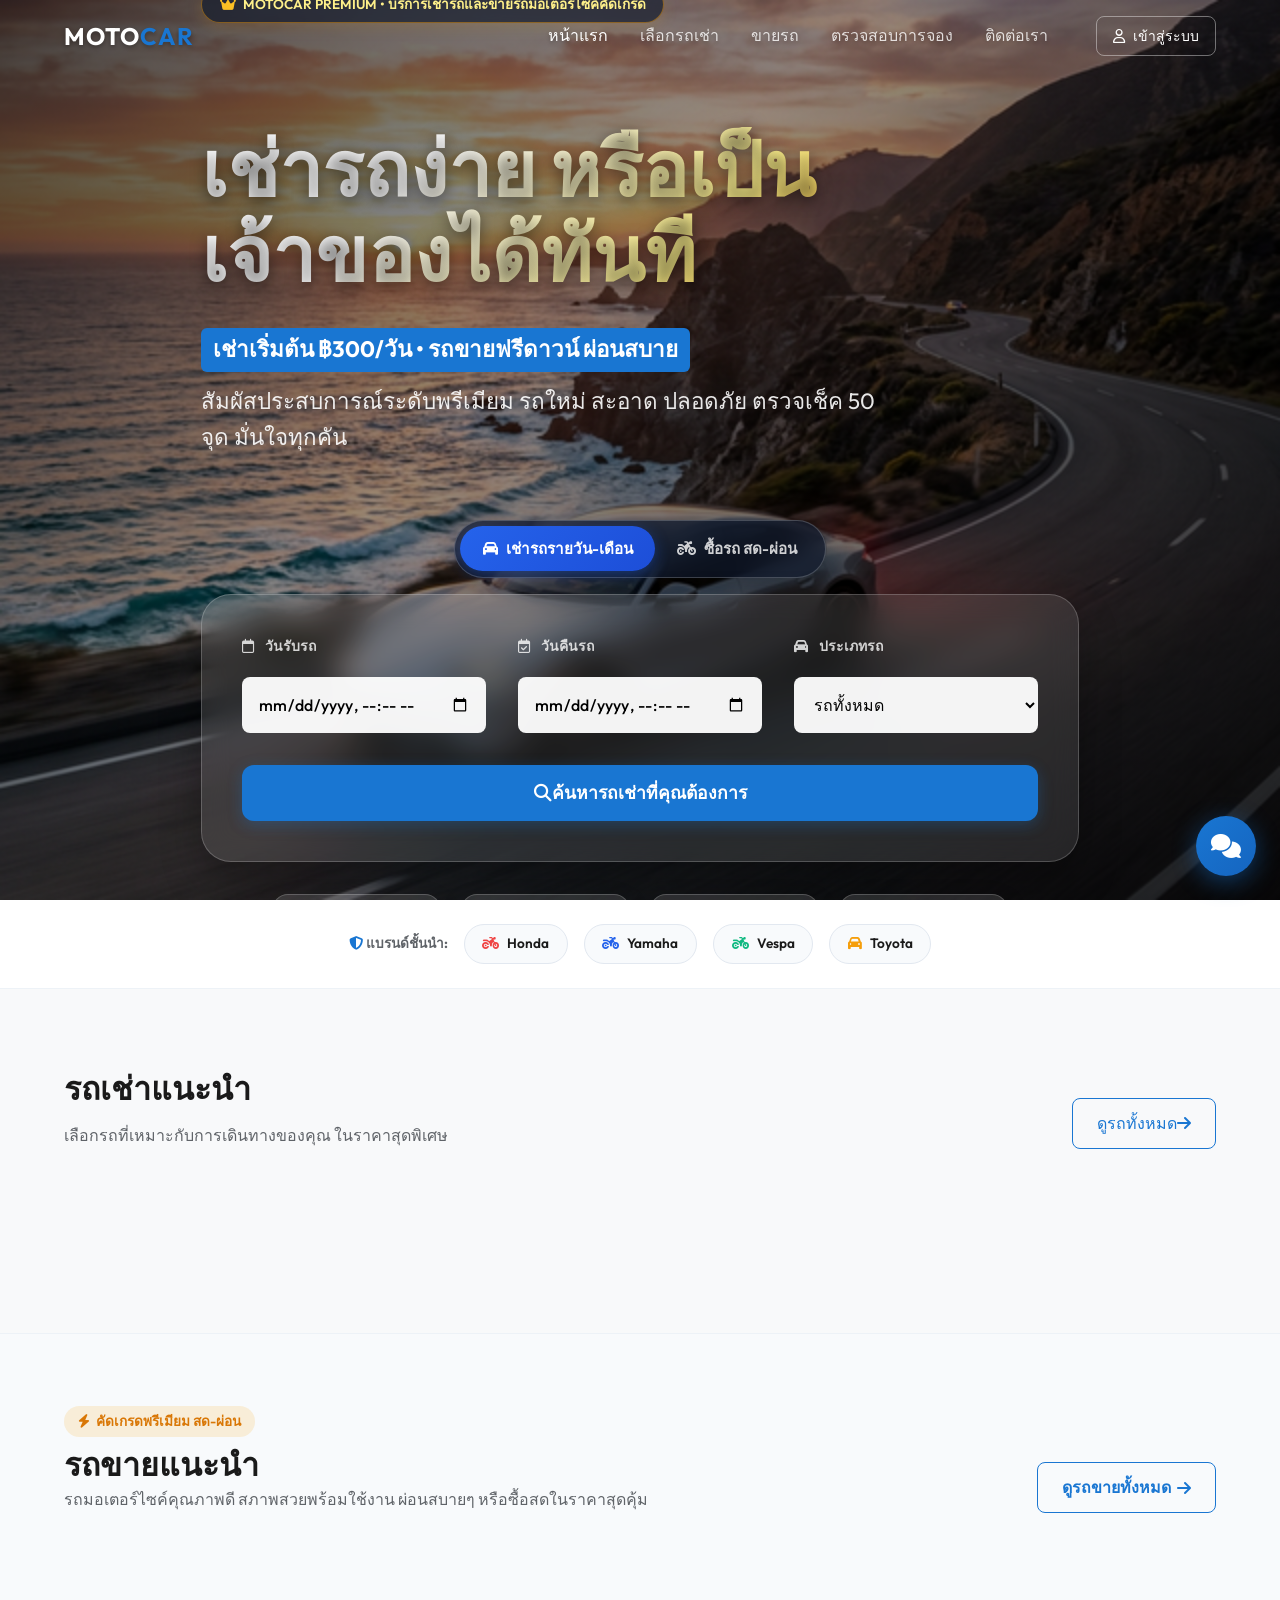
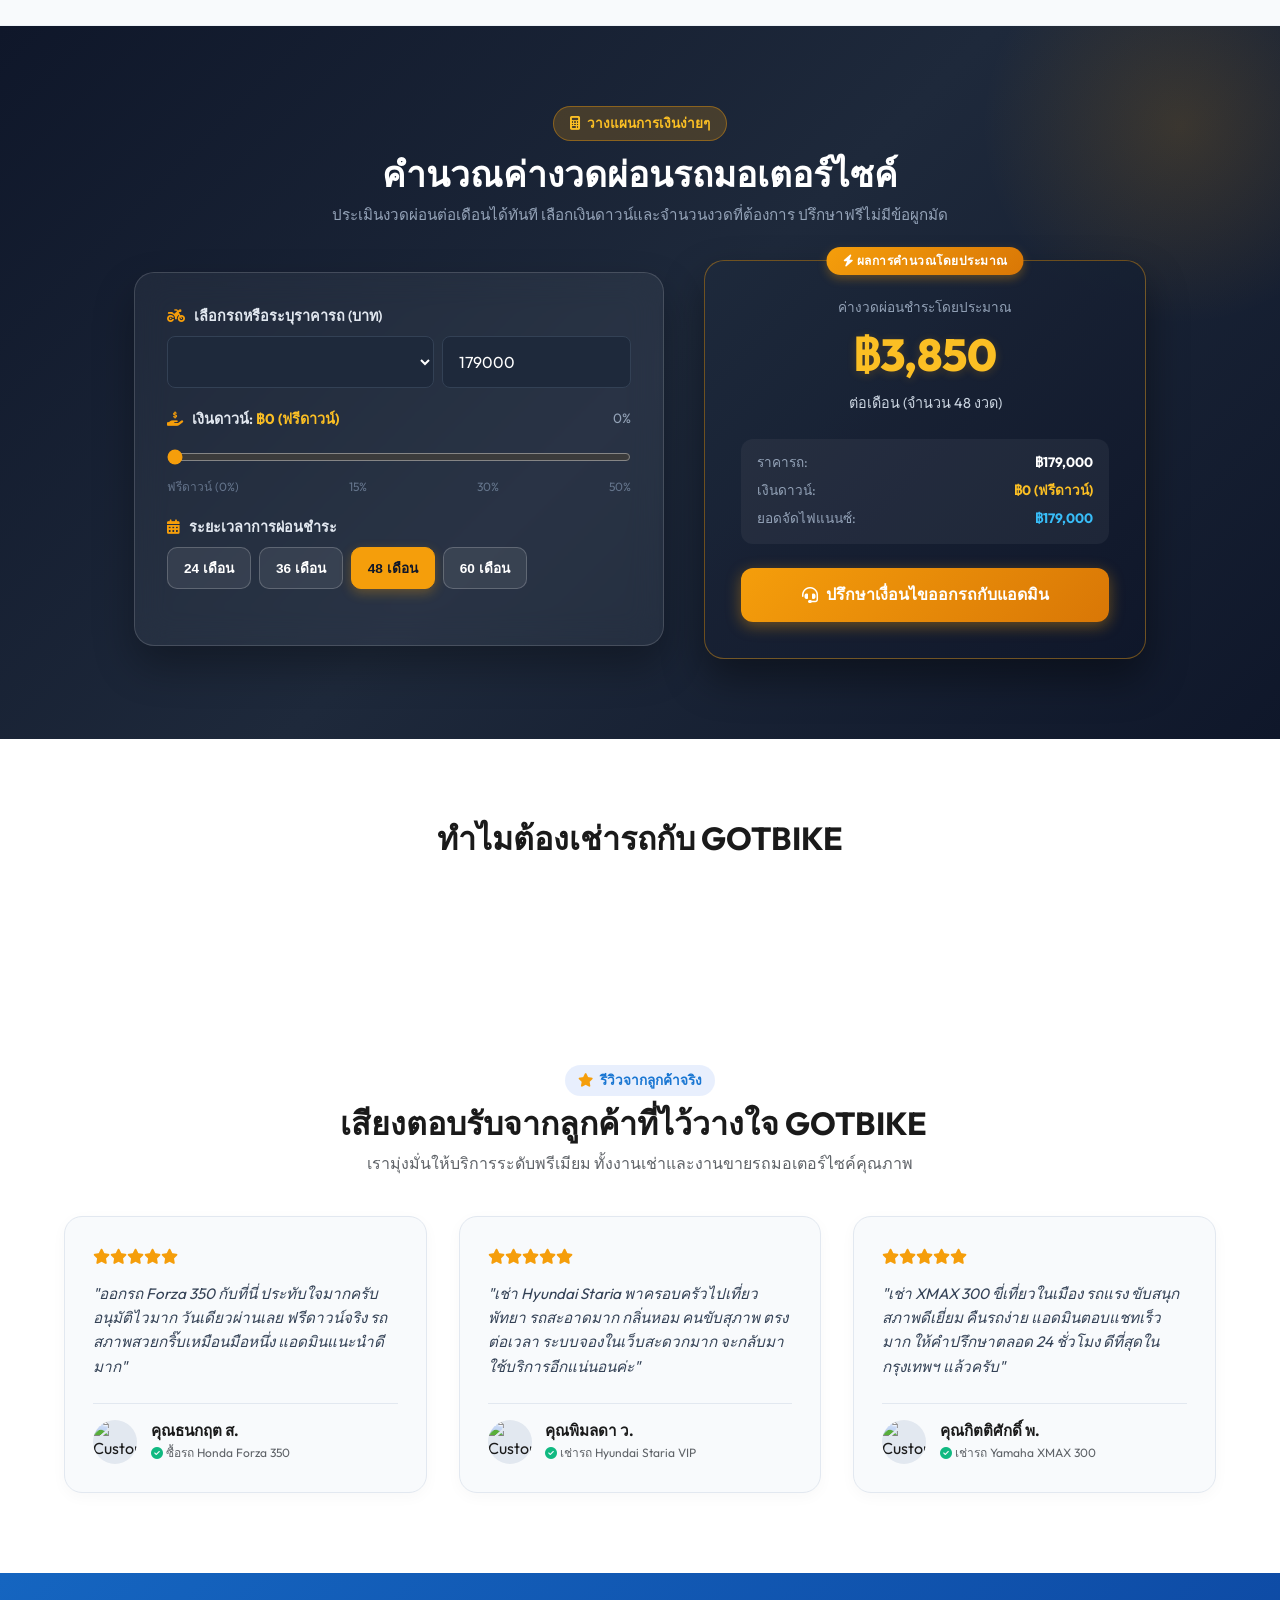
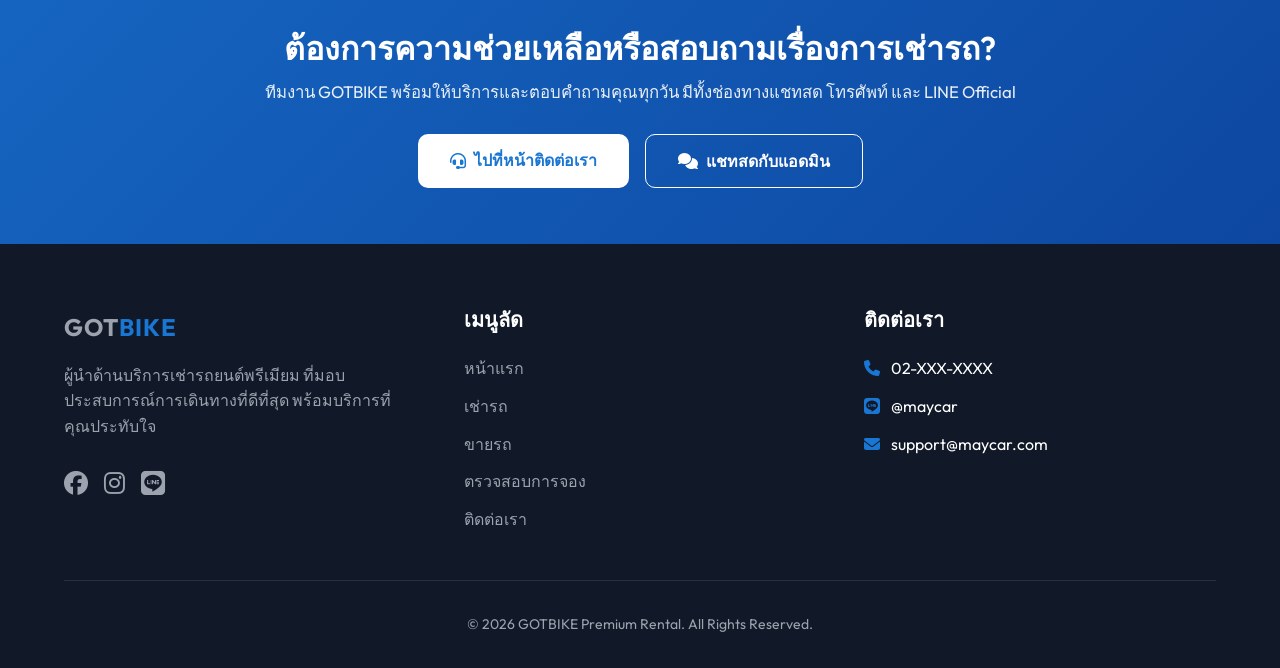
==== commit 1a69d814: "Update index.html" ====
--- a/index.html
+++ b/index.html
@@ -4,7 +4,7 @@
 <head>
     <meta charset="UTF-8">
     <meta name="viewport" content="width=device-width, initial-scale=1.0">
-    <title>Maycar - บริการเช่ารถระดับพรีเมียม</title>
+    <title>Mycar - บริการเช่ารถระดับพรีเมียม</title>
     <link rel="preconnect" href="https://fonts.googleapis.com">
     <link rel="preconnect" href="https://fonts.gstatic.com" crossorigin>
     <link href="https://fonts.googleapis.com/css2?family=Outfit:wght@300;400;500;600;700&display=swap" rel="stylesheet">
@@ -18,7 +18,7 @@
     <!-- App Shell: Header -->
     <header id="header">
         <div class="container nav-container">
-            <a href="#home" class="logo">GOT<span>BIKE</span></a>
+            <a href="#home" class="logo">MOTO<span>CAR</span></a>
 
             <button class="mobile-menu-btn" id="mobile-menu-btn" onclick="toggleMobileMenu()">
                 <i class="fa-solid fa-bars"></i>
@@ -58,10 +58,10 @@
                 <div class="container hero-container">
                     <div class="hero-text">
                         <div class="luxury-hero-tag">
-                            <i class="fa-solid fa-crown" style="color: #fbbf24;"></i> GOTBIKE PREMIUM • บริการเช่ารถและขายรถมอเตอร์ไซค์คัดเกรด
+                            <i class="fa-solid fa-crown" style="color: #fbbf24;"></i> MOTOCAR PREMIUM • บริการเช่ารถและขายรถมอเตอร์ไซค์คัดเกรด
                         </div>
                         <h1 class="hero-title">
-                            ขับขี่อย่างมั่นใจในทุกเส้นทาง<br>
+                            <br>
                             <span class="hero-gradient-text">เช่ารถง่าย หรือเป็นเจ้าของได้ทันที</span>
                         </h1>
                         <p class="hero-subtitle">
@@ -120,7 +120,7 @@
                                 </select>
                             </div>
                             <div class="search-input-group">
-                                <label><i class="fa-solid fa-hand-holding-dollar"></i> แผนเงินดาวน์</label>
+                                <label><i class="fa-solid fa-hand-holding-dollar"></i> เงินดาวน์</label>
                                 <select class="form-input" id="hero-sale-down">
                                     <option value="">ทุกแผนเงินดาวน์</option>
                                     <option value="zero">ฟรีดาวน์ (0 บาท)</option>
@@ -144,7 +144,7 @@
                             <i class="fa-solid fa-magnifying-glass"></i> ค้นหารถเช่าที่คุณต้องการ
                         </button>
                         <button class="btn search-submit" id="hero-sale-submit" onclick="executeHeroSaleSearch()" style="display: none; background: linear-gradient(135deg, #f59e0b 0%, #d97706 100%); color: white; border: none; font-weight: 700;">
-                            <i class="fa-solid fa-bolt"></i> ค้นหารถขายพร้อมส่งมอบ
+                            <i class="fa-solid fa-bolt"></i> ค้นหารถขาย
                         </button>
                     </div>
 
@@ -177,8 +177,6 @@
                 <a href="#sales" class="brand-pill" onclick="navigate('sales')"><i class="fa-solid fa-motorcycle" style="color: #2563eb;"></i> Yamaha</a>
                 <a href="#sales" class="brand-pill" onclick="navigate('sales')"><i class="fa-solid fa-motorcycle" style="color: #10b981;"></i> Vespa</a>
                 <a href="#fleet" class="brand-pill" onclick="navigate('fleet')"><i class="fa-solid fa-car" style="color: #f59e0b;"></i> Toyota</a>
-                <a href="#fleet" class="brand-pill" onclick="navigate('fleet')"><i class="fa-solid fa-bolt" style="color: #e11d48;"></i> Tesla</a>
-                <a href="#fleet" class="brand-pill" onclick="navigate('fleet')"><i class="fa-solid fa-van-shuttle" style="color: #6366f1;"></i> Hyundai</a>
             </div>
 
             <!-- Featured Cars Section -->
@@ -1172,4 +1170,4 @@
     <script src="js/app.js"></script>
 </body>
 
-</html>+</html>
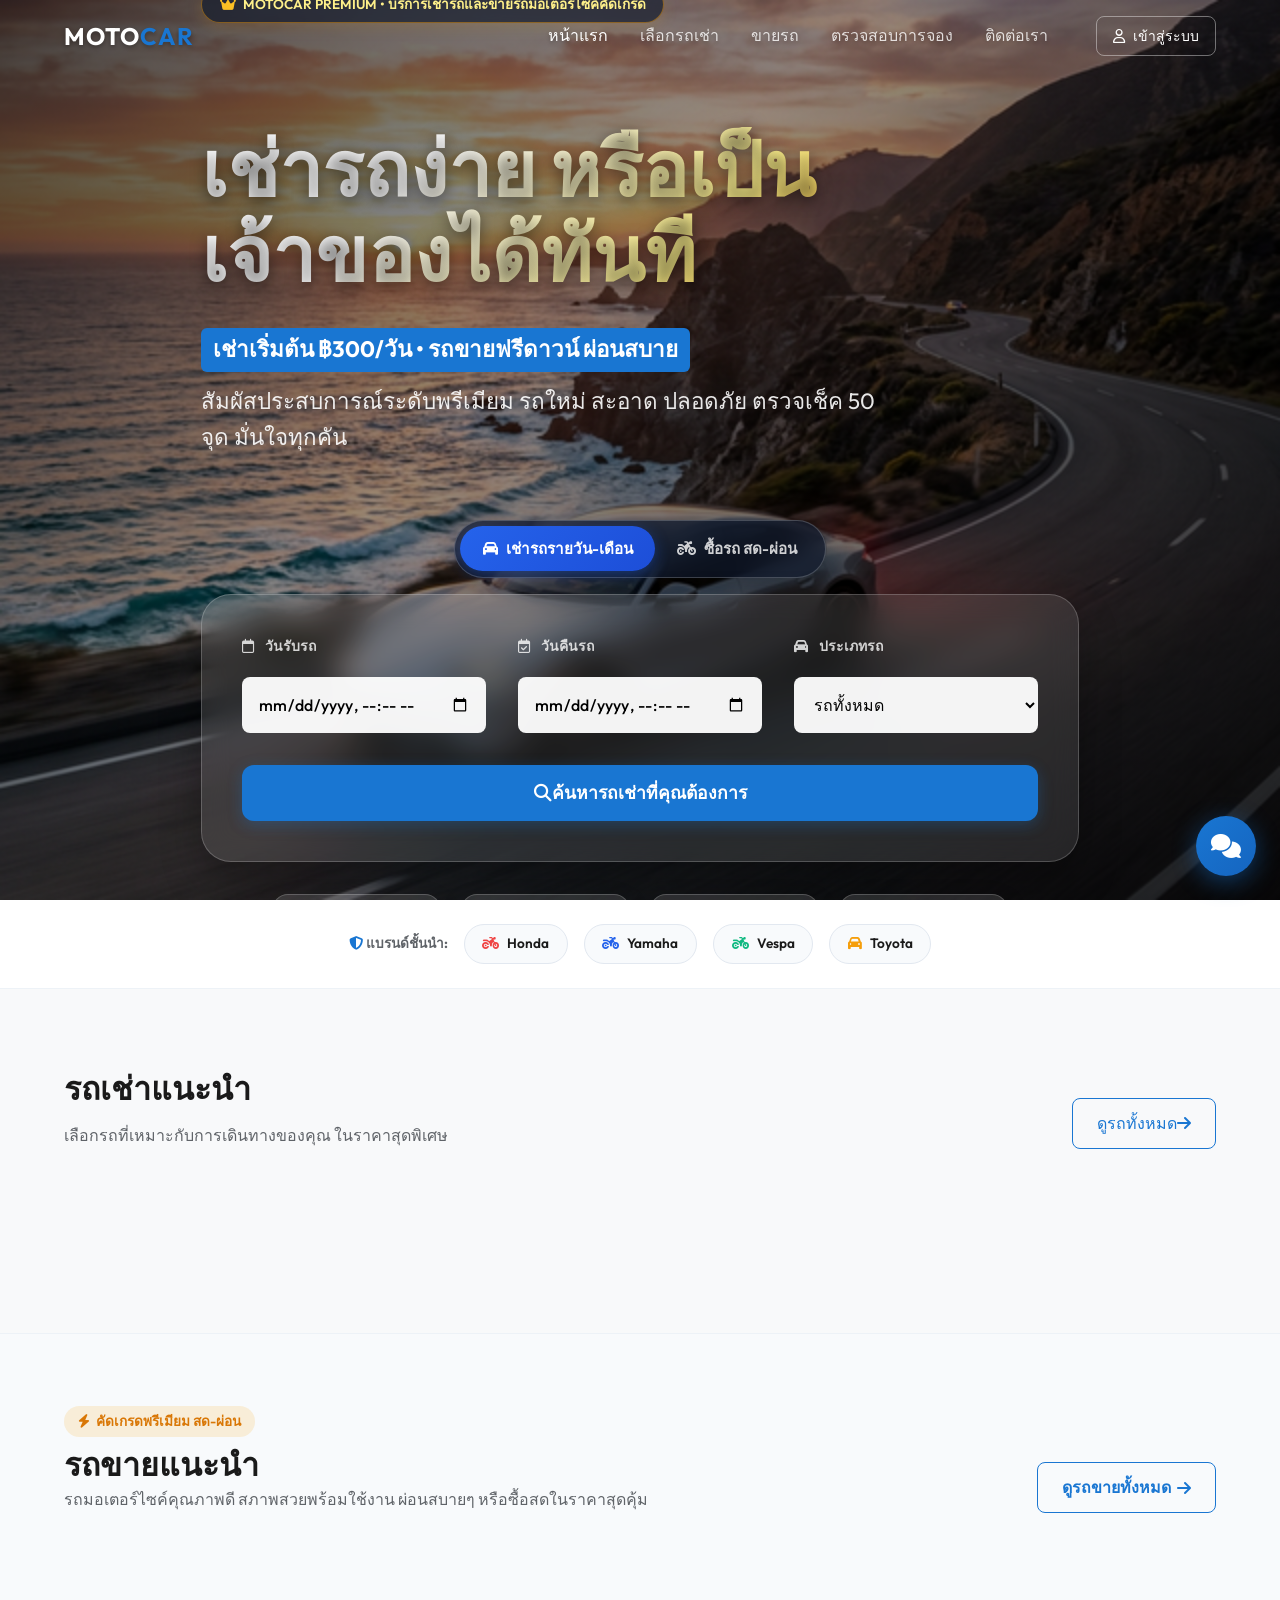
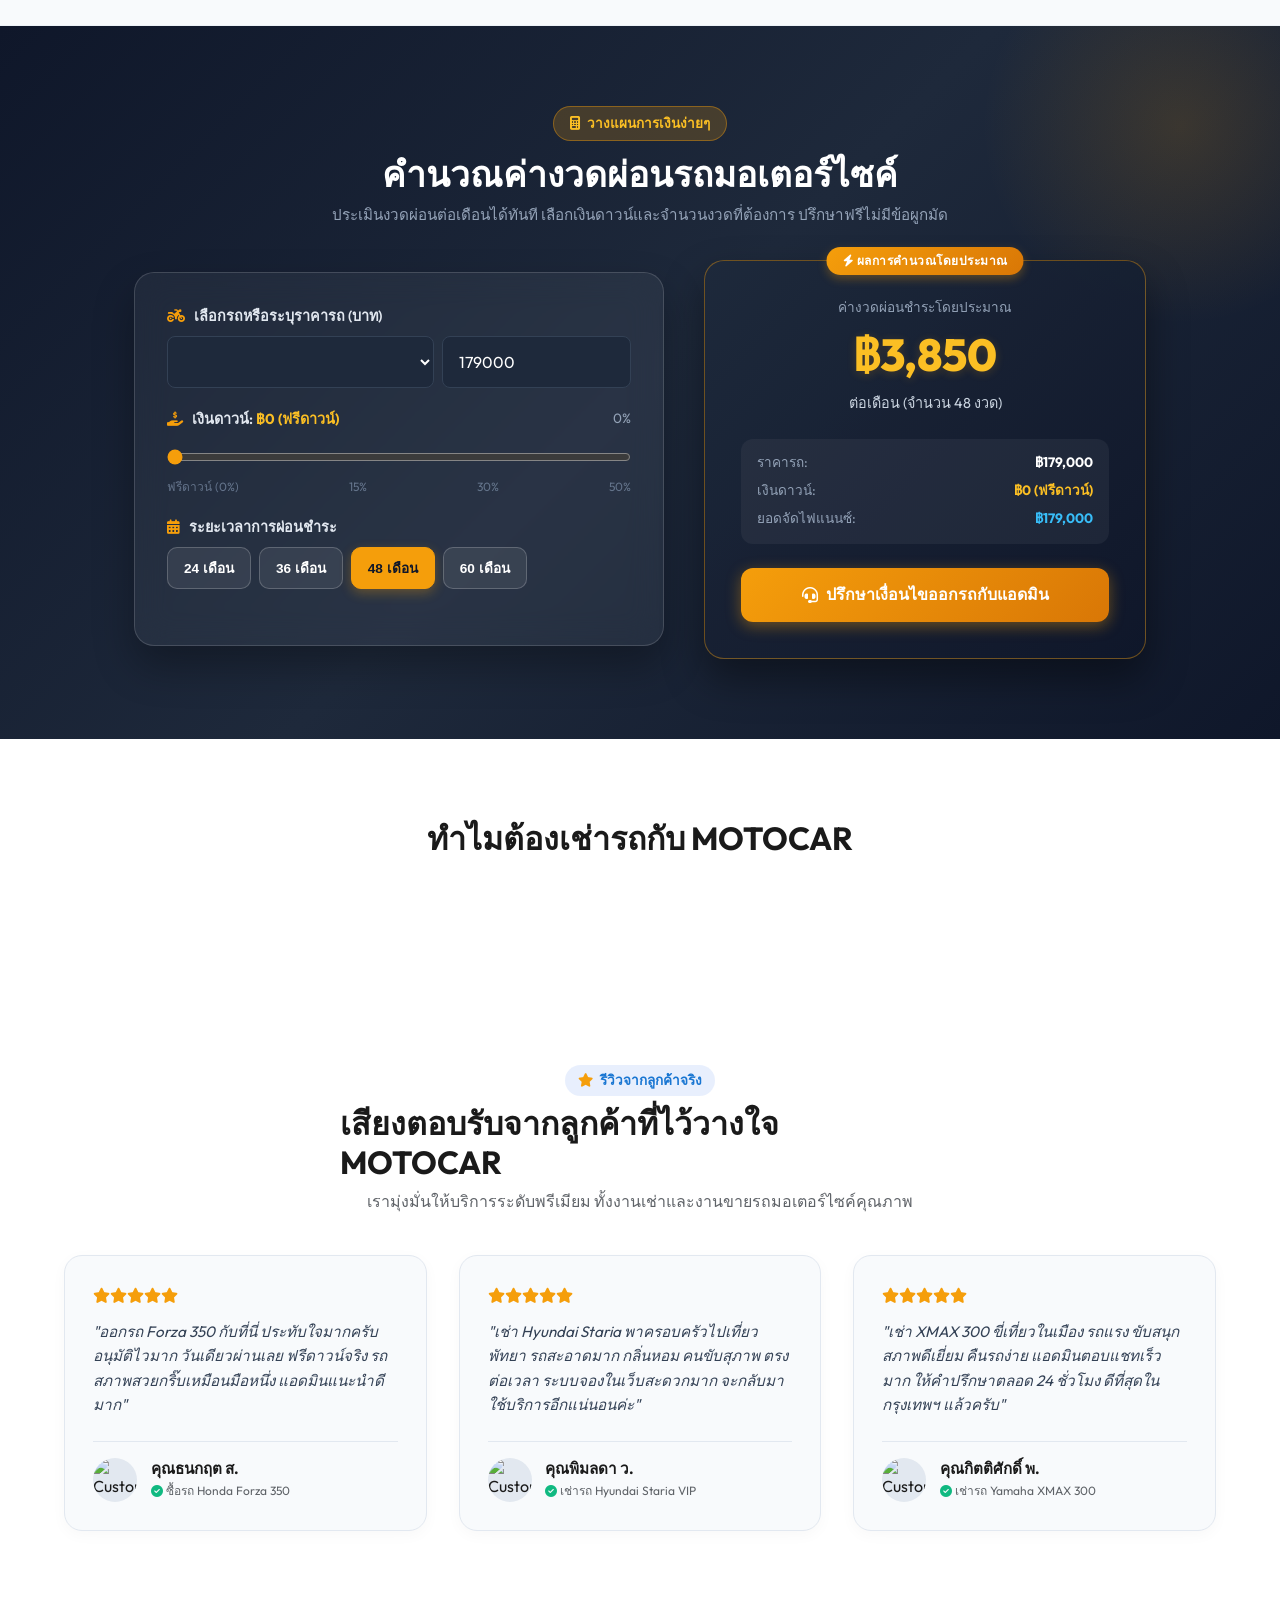
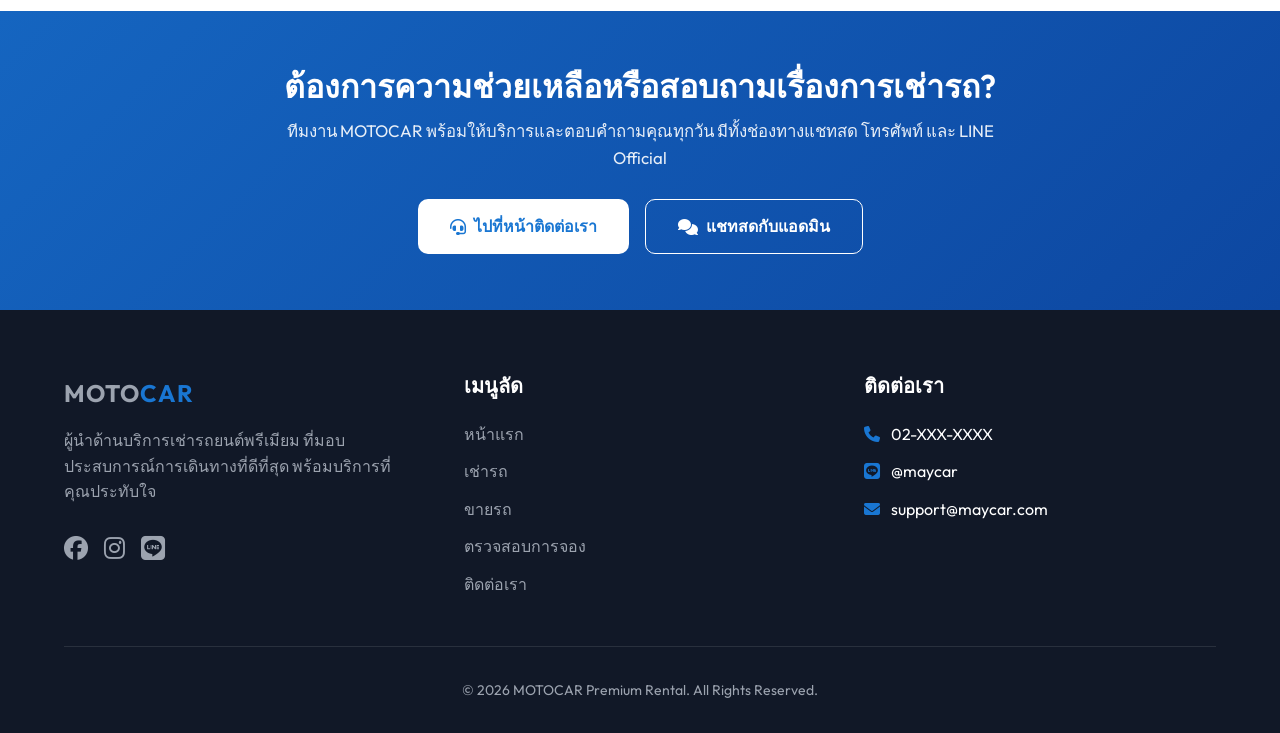
==== commit 2a0dc951: "Update index.html" ====
--- a/index.html
+++ b/index.html
@@ -306,7 +306,7 @@
             <!-- Why Us Section -->
             <div style="background-color: white; padding: 5rem 1.5rem;">
                 <div class="container">
-                    <h2 class="section-title" style="text-align: center; margin-bottom: 3rem;">ทำไมต้องเช่ารถกับ GOTBIKE
+                    <h2 class="section-title" style="text-align: center; margin-bottom: 3rem;">ทำไมต้องเช่ารถกับ MOTOCAR
                     </h2>
                     <div style="display: grid; grid-template-columns: repeat(auto-fit, minmax(280px, 1fr)); gap: 2.5rem;"
                         id="why-us-grid">
@@ -322,7 +322,7 @@
                         <div style="display: inline-flex; align-items: center; gap: 0.4rem; background: rgba(37, 99, 235, 0.1); color: var(--primary); padding: 0.3rem 0.85rem; border-radius: 20px; font-size: 0.85rem; font-weight: 600; margin-bottom: 0.5rem;">
                             <i class="fa-solid fa-star" style="color: #f59e0b;"></i> รีวิวจากลูกค้าจริง
                         </div>
-                        <h2 class="section-title" style="margin-bottom: 0.5rem;">เสียงตอบรับจากลูกค้าที่ไว้วางใจ GOTBIKE</h2>
+                        <h2 class="section-title" style="margin-bottom: 0.5rem;">เสียงตอบรับจากลูกค้าที่ไว้วางใจ MOTOCAR</h2>
                         <p style="color: var(--text-secondary); margin: 0;">เรามุ่งมั่นให้บริการระดับพรีเมียม ทั้งงานเช่าและงานขายรถมอเตอร์ไซค์คุณภาพ</p>
                     </div>
 
@@ -382,7 +382,7 @@
             <div style="background: linear-gradient(135deg, #1565C0 0%, #0d47a1 100%); padding: 3.5rem 1.5rem; color: white; text-align: center;">
                 <div class="container" style="max-width: 800px;">
                     <h2 style="font-size: 2rem; margin-bottom: 0.75rem; color: white;">ต้องการความช่วยเหลือหรือสอบถามเรื่องการเช่ารถ?</h2>
-                    <p style="opacity: 0.9; font-size: 1.05rem; margin-bottom: 1.75rem;">ทีมงาน GOTBIKE พร้อมให้บริการและตอบคำถามคุณทุกวัน มีทั้งช่องทางแชทสด โทรศัพท์ และ LINE Official</p>
+                    <p style="opacity: 0.9; font-size: 1.05rem; margin-bottom: 1.75rem;">ทีมงาน MOTOCAR พร้อมให้บริการและตอบคำถามคุณทุกวัน มีทั้งช่องทางแชทสด โทรศัพท์ และ LINE Official</p>
                     <div style="display: flex; gap: 1rem; justify-content: center; flex-wrap: wrap;">
                         <a href="#contact" class="btn" style="background: white; color: var(--primary); font-weight: 700; padding: 0.85rem 2rem; border-radius: 10px; display: inline-flex; align-items: center; gap: 0.5rem; text-decoration: none;">
                             <i class="fa-solid fa-headset"></i> ไปที่หน้าติดต่อเรา
@@ -527,7 +527,7 @@
                             <div style="display: flex; justify-content: space-between; align-items: center; flex-wrap: wrap; gap: 1rem;">
                                 <div>
                                     <span style="background: #fef3c7; color: #b45309; padding: 0.25rem 0.75rem; border-radius: 20px; font-size: 0.75rem; font-weight: 700; display: inline-flex; align-items: center; gap: 0.35rem; margin-bottom: 0.5rem;">
-                                        <i class="fa-solid fa-crown"></i> สิทธิพิเศษเฉพาะสมาชิก GOTBIKE
+                                        <i class="fa-solid fa-crown"></i> สิทธิพิเศษเฉพาะสมาชิก MOTOCAR
                                     </span>
                                     <h3 style="margin: 0 0 0.35rem; color: #0f172a; font-size: 1.35rem;">ออกรถวันนี้! รับส่วนลดเงินสดสูงสุด 10,000 บาท หรือฟรีประกันภัยชั้น 1</h3>
                                     <p style="margin: 0; color: #64748b; font-size: 0.9rem;">รถทุกคันผ่านการตรวจเช็คสภาพ 150 จุด พร้อมรับประกันเครื่องยนต์และเกียร์ 1 ปีเต็ม</p>
@@ -566,7 +566,7 @@
                 <div class="container">
                     <h1 class="hero-title" style="font-size: 3rem; margin-bottom: 0.5rem;">ติดต่อเรา</h1>
                     <p class="hero-subtitle" style="font-size: 1.1rem; opacity: 0.8;">
-                        มีคำถามหรือต้องการความช่วยเหลือ? ทีมงาน GOTBIKE พร้อมให้บริการคุณ</p>
+                        มีคำถามหรือต้องการความช่วยเหลือ? ทีมงาน MOTOCAR พร้อมให้บริการคุณ</p>
                 </div>
             </div>
 
@@ -717,7 +717,7 @@
                         <i class="fa-solid fa-headset fa-3x"></i>
                     </div>
                     <h2>ต้องการความช่วยเหลือเพิ่มเติม?</h2>
-                    <p>ทีมงาน GOTBIKE พร้อมตอบทุกคำถามของคุณตลอดเวลา</p>
+                    <p>ทีมงาน MOTOCAR พร้อมตอบทุกคำถามของคุณตลอดเวลา</p>
                     <button class="btn btn-primary" onclick="toggleChatWidget()" style="padding: 1rem 2.5rem; font-size: 1.1rem;">
                         <i class="fa-solid fa-comments" style="margin-right: 0.75rem;"></i> แชทกับเราตอนนี้
                     </button>
@@ -732,7 +732,7 @@
         <div class="container">
             <div class="footer-content">
                 <div class="footer-col" style="flex: 2;">
-                    <a href="#home" class="logo" style="display: block; margin-bottom: 1rem;">GOT<span>BIKE</span></a>
+                    <a href="#home" class="logo" style="display: block; margin-bottom: 1rem;">MOTO<span>CAR</span></a>
                     <p>ผู้นำด้านบริการเช่ารถยนต์พรีเมียม ที่มอบประสบการณ์การเดินทางที่ดีที่สุด พร้อมบริการที่คุณประทับใจ
                     </p>
                     <div style="display: flex; gap: 1rem; margin-top: 1.5rem;">
@@ -764,7 +764,7 @@
                 </div>
             </div>
             <div class="footer-bottom">
-                &copy; 2026 GOTBIKE Premium Rental. All Rights Reserved.
+                &copy; 2026 MOTOCAR Premium Rental. All Rights Reserved.
             </div>
         </div>
     </footer>
@@ -980,7 +980,7 @@
                     <i class="fa-solid fa-check"></i>
                 </div>
                 <h2 style="margin-bottom: 0.5rem;">จองรถสำเร็จ!</h2>
-                <p style="color: var(--text-secondary); margin-bottom: 2rem;">ขอบคุณที่ใช้บริการ GOTBIKE
+                <p style="color: var(--text-secondary); margin-bottom: 2rem;">ขอบคุณที่ใช้บริการ MOTOCAR
                     เราได้ส่งรายละเอียดการจองไปที่อีเมลของคุณแล้ว</p>
                 <button class="btn btn-primary"
                     onclick="toggleModal('bookingModal'); window.location.hash='#dashboard'">ไปที่หน้า
@@ -995,7 +995,7 @@
             <i class="fa-solid fa-xmark modal-close" onclick="closeReceiptModal()" style="top: 1rem; right: 1.25rem; font-size: 1.25rem; color: #64748b; cursor: pointer; z-index: 10;"></i>
             <div class="receipt-content" id="receipt-content">
                 <div class="receipt-header">
-                    <div class="receipt-logo">GOT<span>BIKE</span></div>
+                    <div class="receipt-logo">MOTO<span>CAR</span></div>
                     <p style="color: #64748b; font-size: 0.875rem; margin-top: 0.25rem;">ใบเสร็จการจองรถ</p>
                 </div>
                 <div class="receipt-divider"></div>
@@ -1036,7 +1036,7 @@
                     </div>
                 </div>
                 <div class="receipt-footer">
-                    <p>ขอบคุณที่ใช้บริการ GOTBIKE</p>
+                    <p>ขอบคุณที่ใช้บริการ MOTOCAR</p>
                     <p style="font-size: 0.75rem; color: #94a3b8;">เอกสารนี้ออกโดยระบบอัตโนมัติ</p>
                 </div>
             </div>
@@ -1138,7 +1138,7 @@
             <div style="display:flex; align-items:center; gap:0.75rem;">
                 <div class="chat-avatar"><i class="fa-solid fa-headset"></i></div>
                 <div>
-                    <h4 style="margin:0; font-size:1rem; color:white;">GOTBIKE Support</h4>
+                    <h4 style="margin:0; font-size:1rem; color:white;">MOTOCAR Support</h4>
                     <span style="font-size:0.75rem; color:rgba(255,255,255,0.7);">ออนไลน์ พร้อมช่วยเหลือ</span>
                 </div>
             </div>
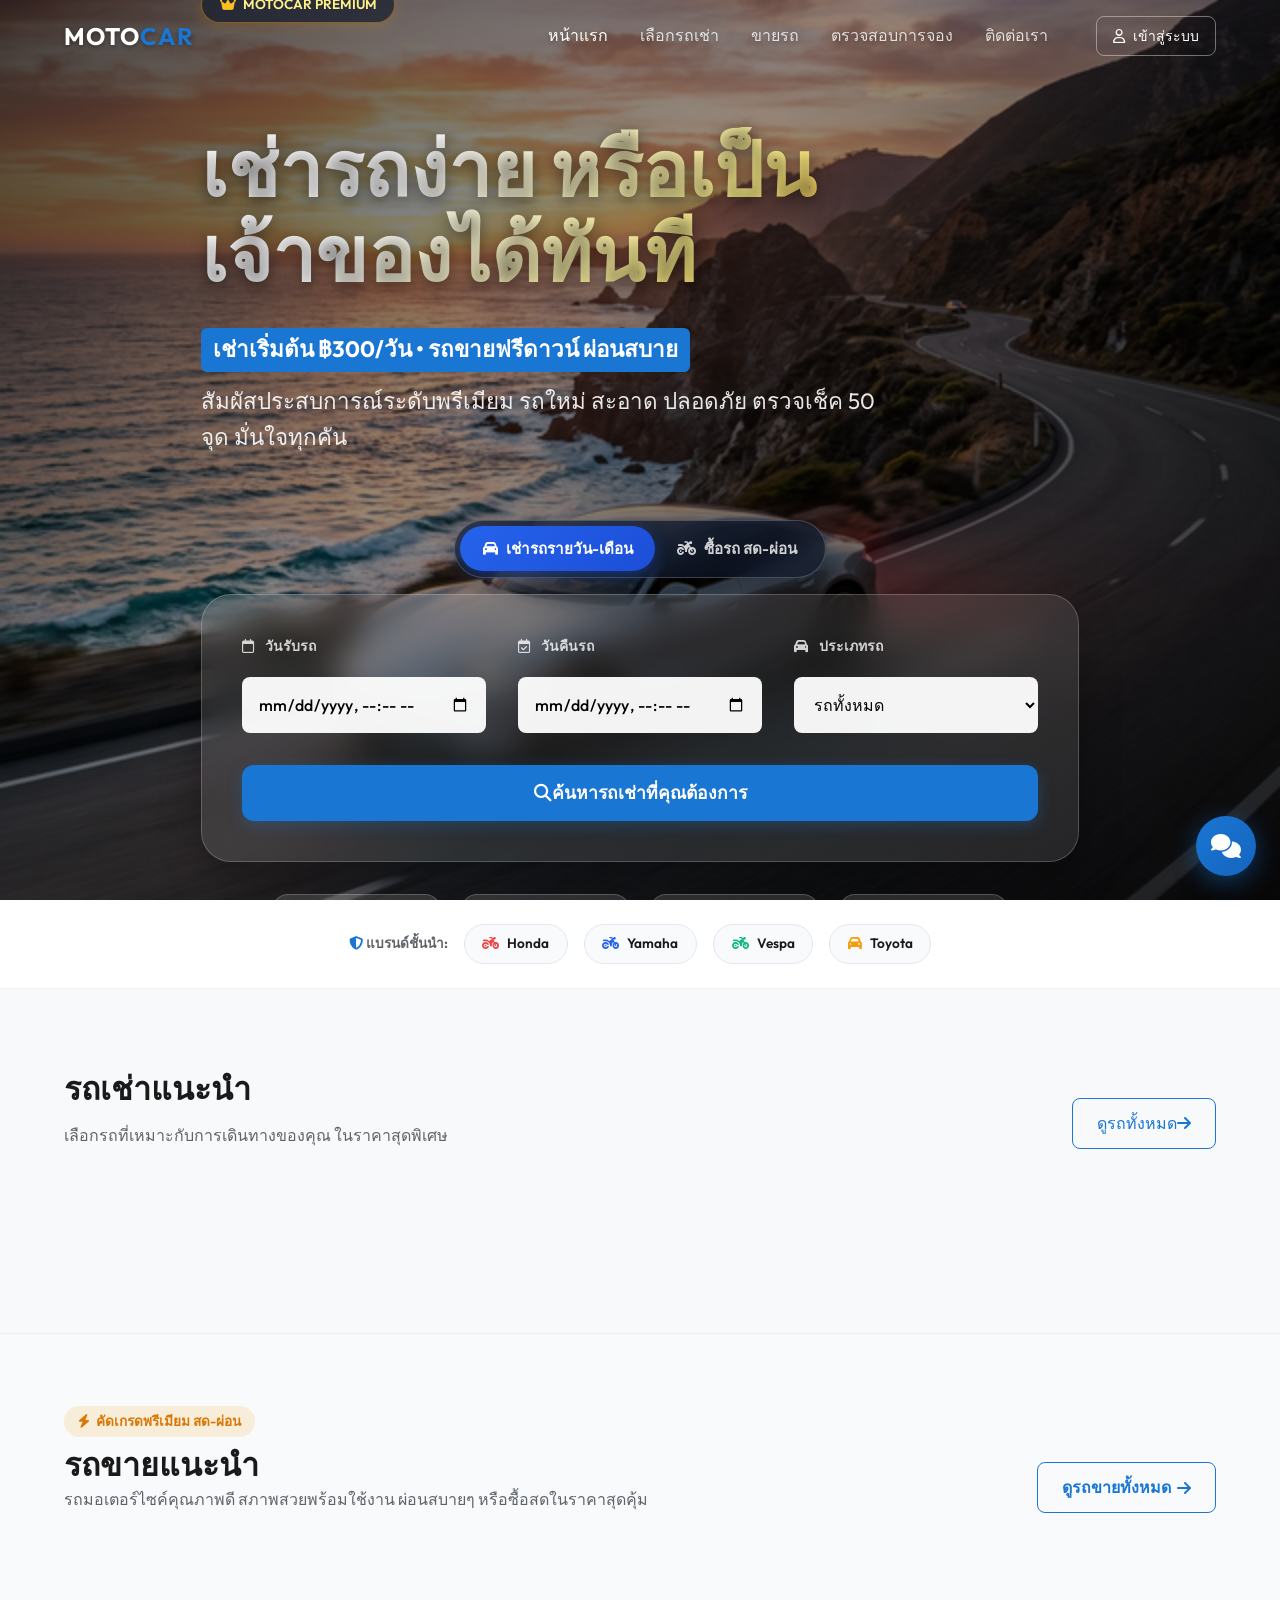
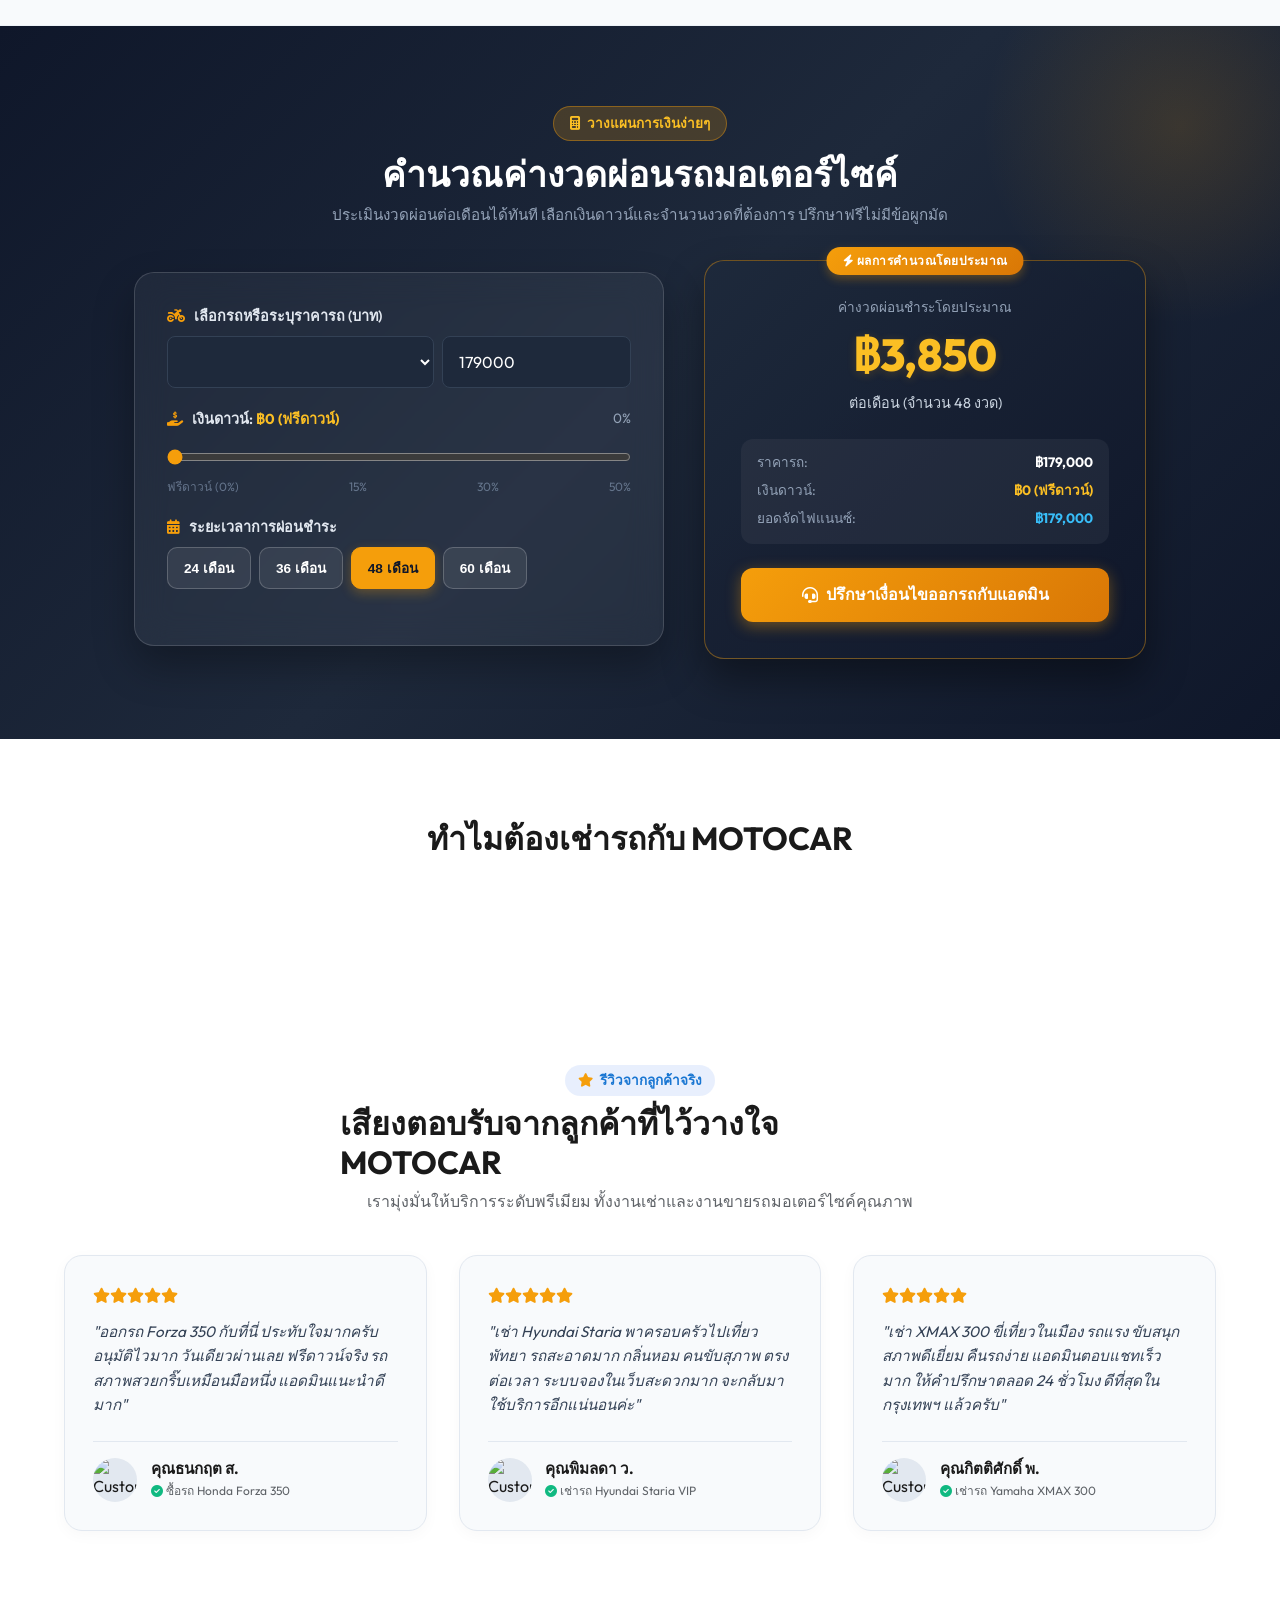
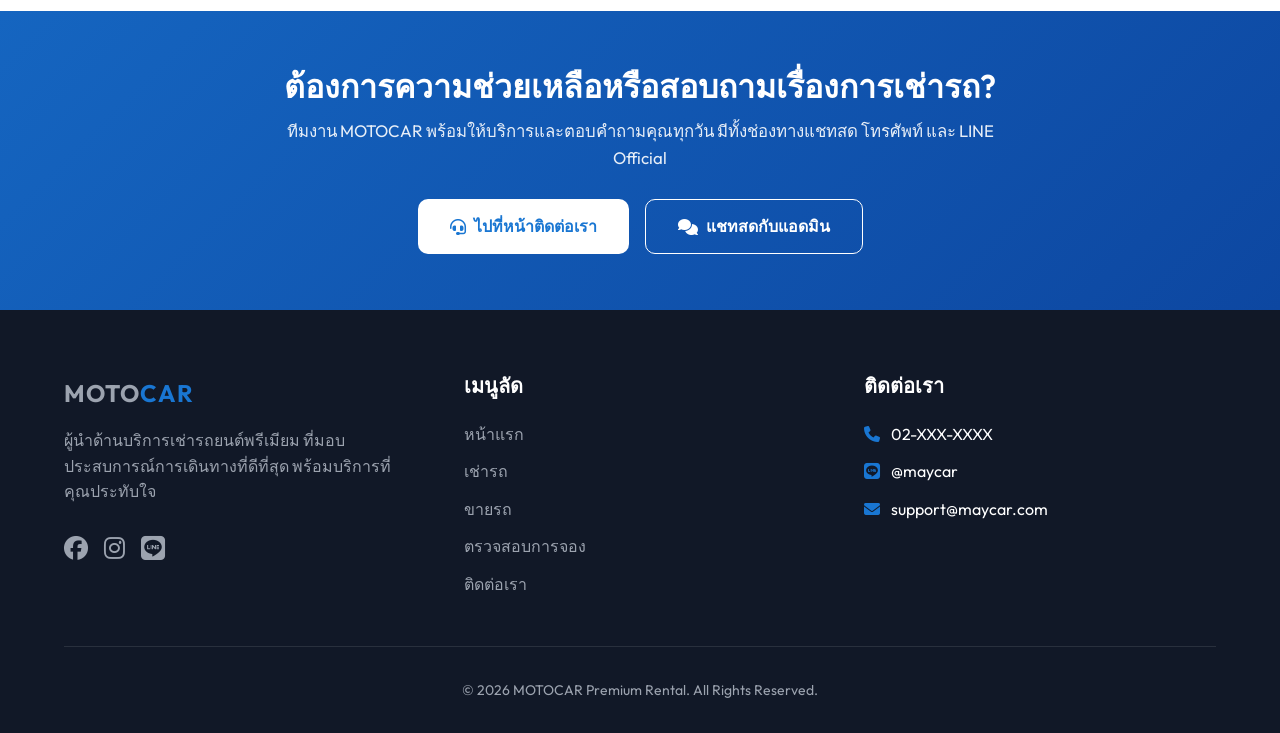
==== commit 89bbde89: "Update index.html" ====
--- a/index.html
+++ b/index.html
@@ -58,7 +58,7 @@
                 <div class="container hero-container">
                     <div class="hero-text">
                         <div class="luxury-hero-tag">
-                            <i class="fa-solid fa-crown" style="color: #fbbf24;"></i> MOTOCAR PREMIUM • บริการเช่ารถและขายรถมอเตอร์ไซค์คัดเกรด
+                            <i class="fa-solid fa-crown" style="color: #fbbf24;"></i> MOTOCAR PREMIUM 
                         </div>
                         <h1 class="hero-title">
                             <br>
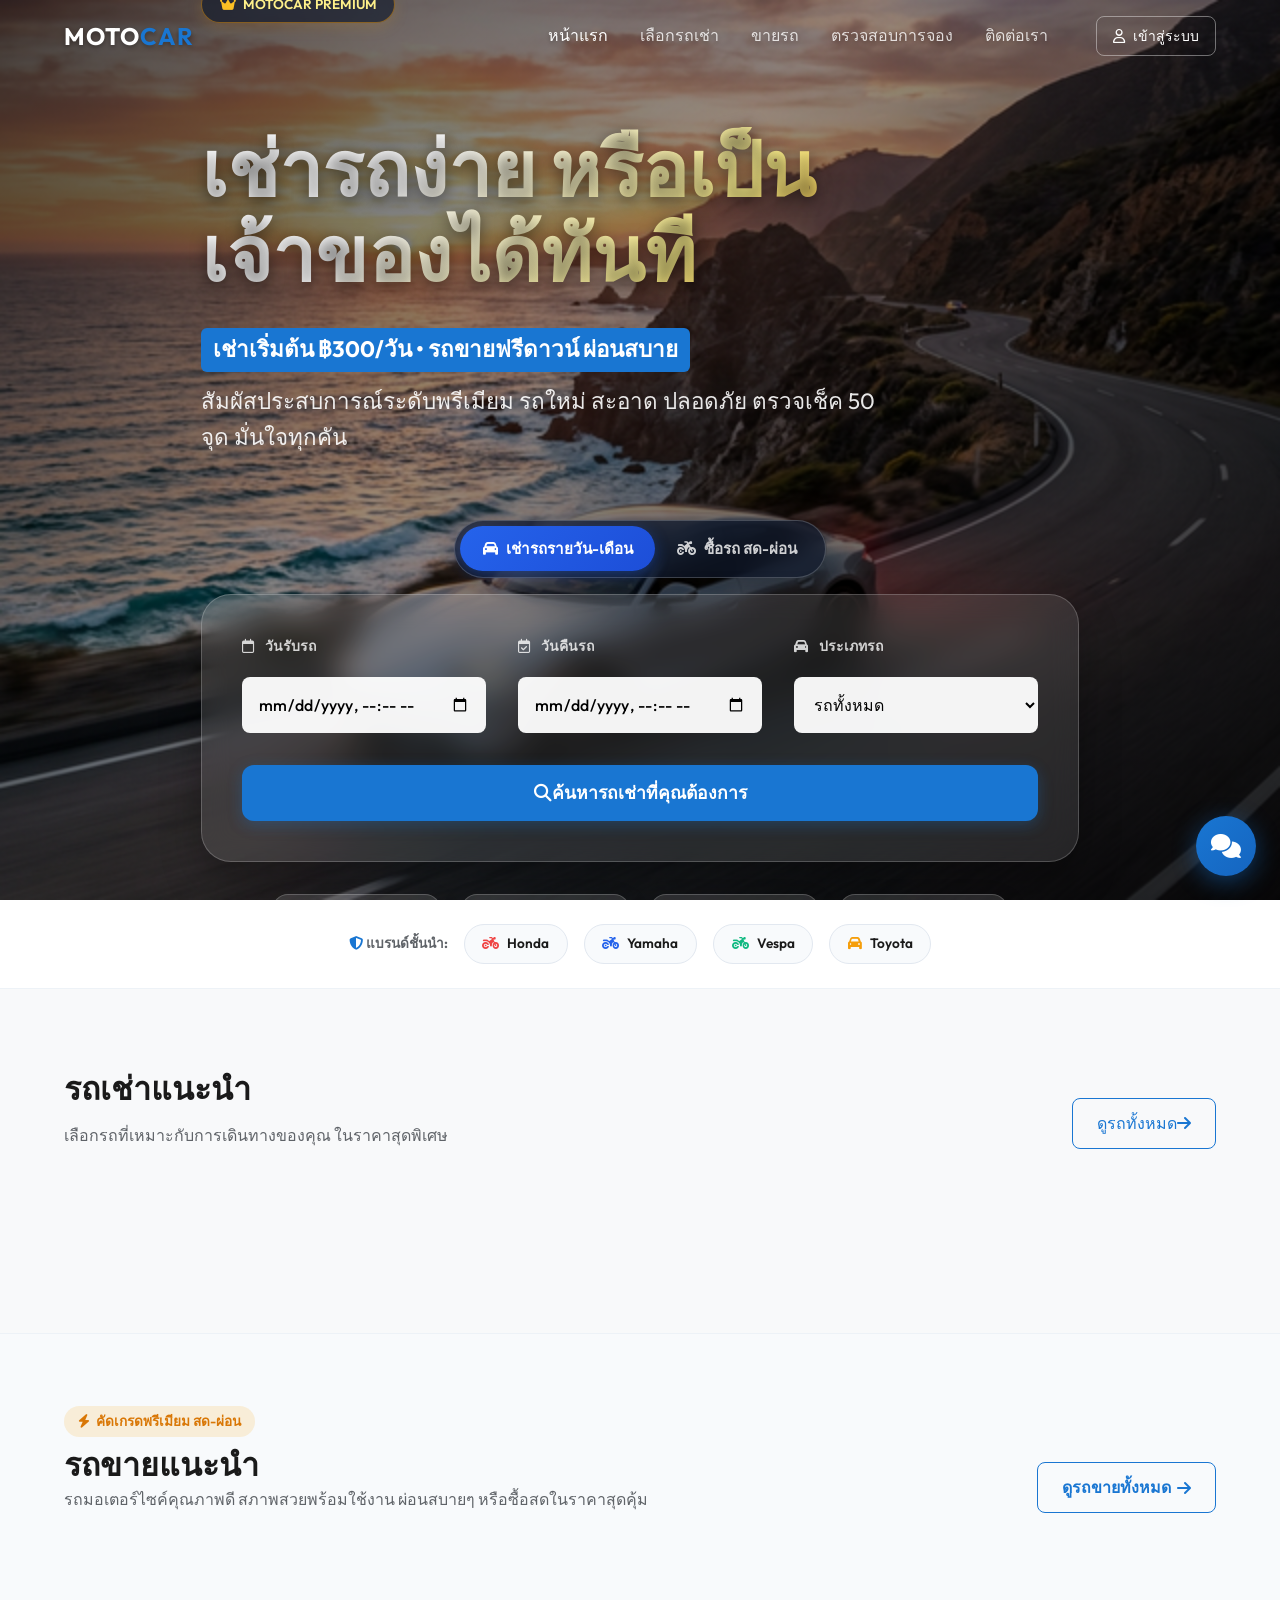
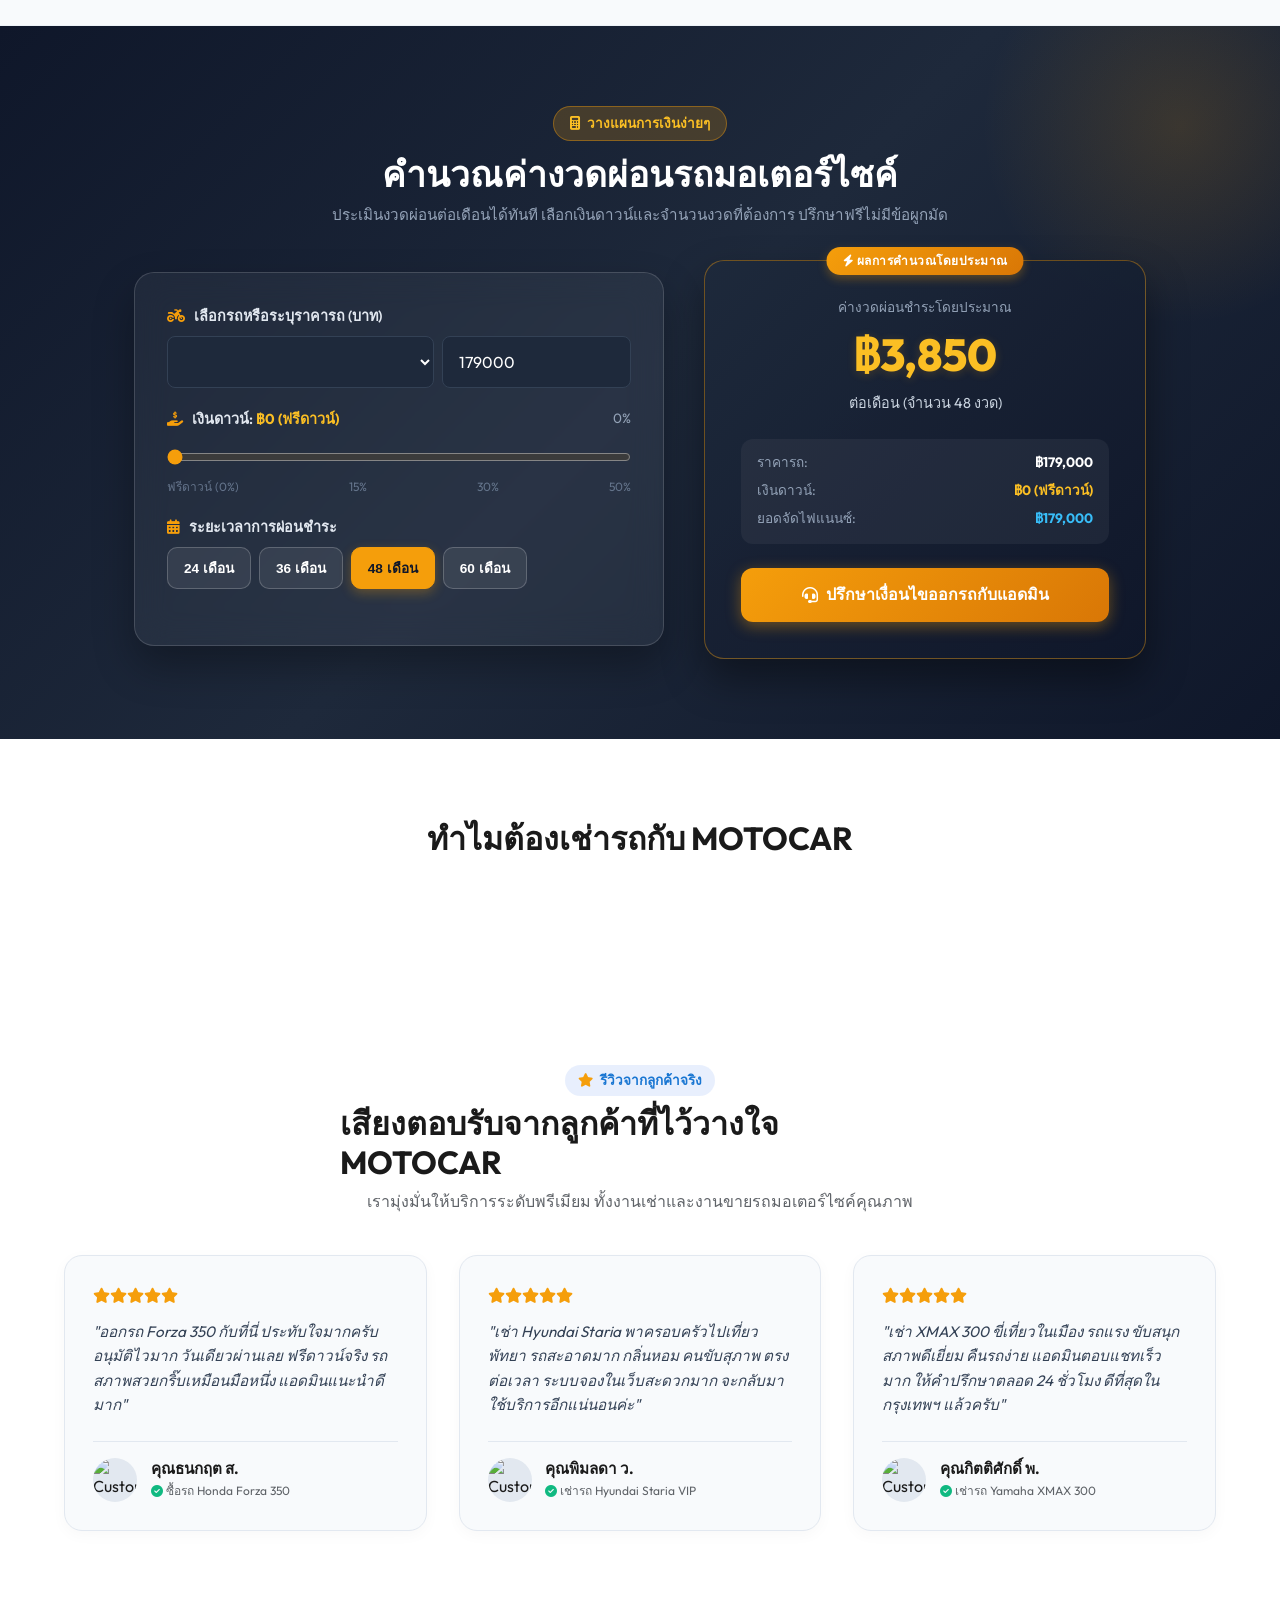
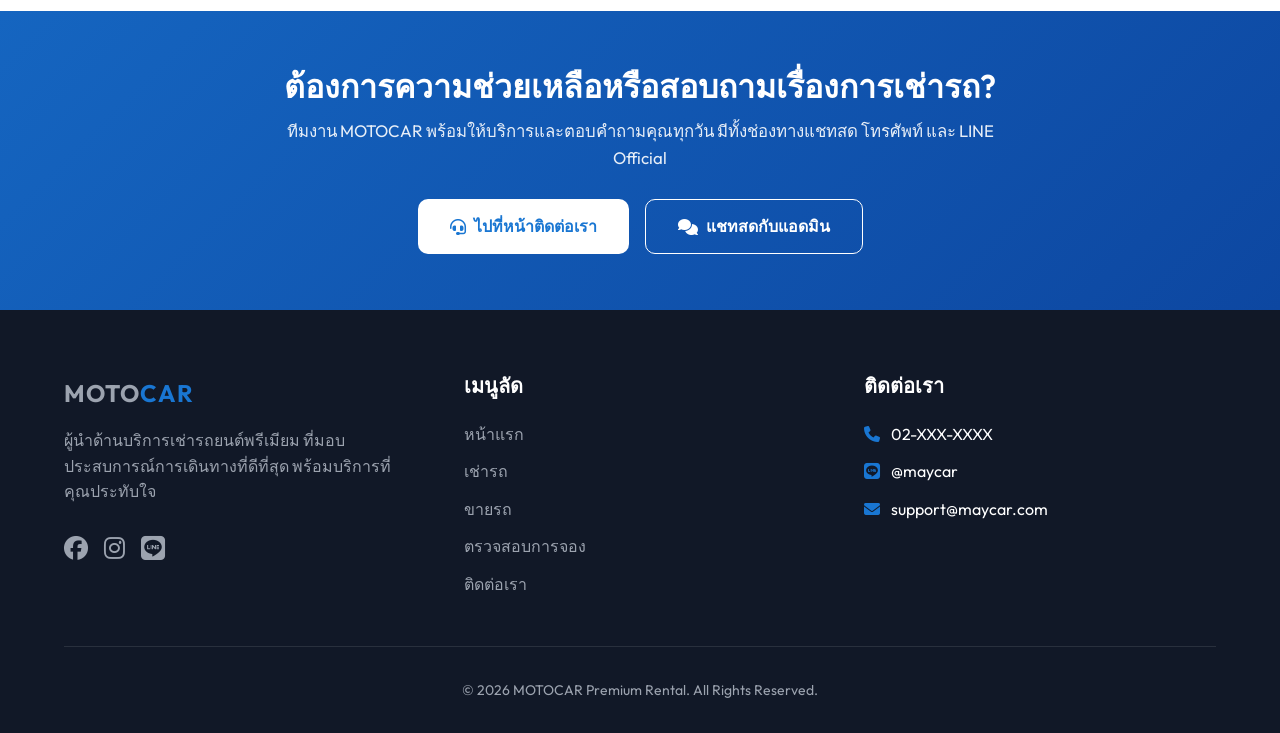
==== commit efc16e40: "Update index.html" ====
--- a/index.html
+++ b/index.html
@@ -810,20 +810,10 @@
                     <label for="reg-name">ชื่อ-นามสกุล</label>
                     <input type="text" id="reg-name" class="form-input" placeholder="สมชาย ใจดี" required>
                 </div>
-                <div class="form-row" style="display: flex; gap: 1rem;">
-                    <div class="form-group" style="flex: 1;">
-                        <label for="reg-id-card">เลขบัตรประจำตัว</label>
-                        <input type="text" id="reg-id-card" class="form-input" placeholder="เลข 13 หลัก">
-                    </div>
                     <div class="form-group" style="flex: 1;">
                         <label for="reg-phone">เบอร์โทรศัพท์</label>
                         <input type="tel" id="reg-phone" class="form-input" placeholder="08X-XXX-XXXX">
                     </div>
-                </div>
-                <div class="form-group">
-                    <label for="reg-permanent-address">ที่อยู่ตามบัตรประจำตัว</label>
-                    <textarea id="reg-permanent-address" class="form-input" rows="2"
-                        placeholder="ที่อยู่ตามทะเบียนบ้าน/บัตรประชาชน"></textarea>
                 </div>
                 <div class="form-group">
                     <label for="reg-email">อีเมล</label>
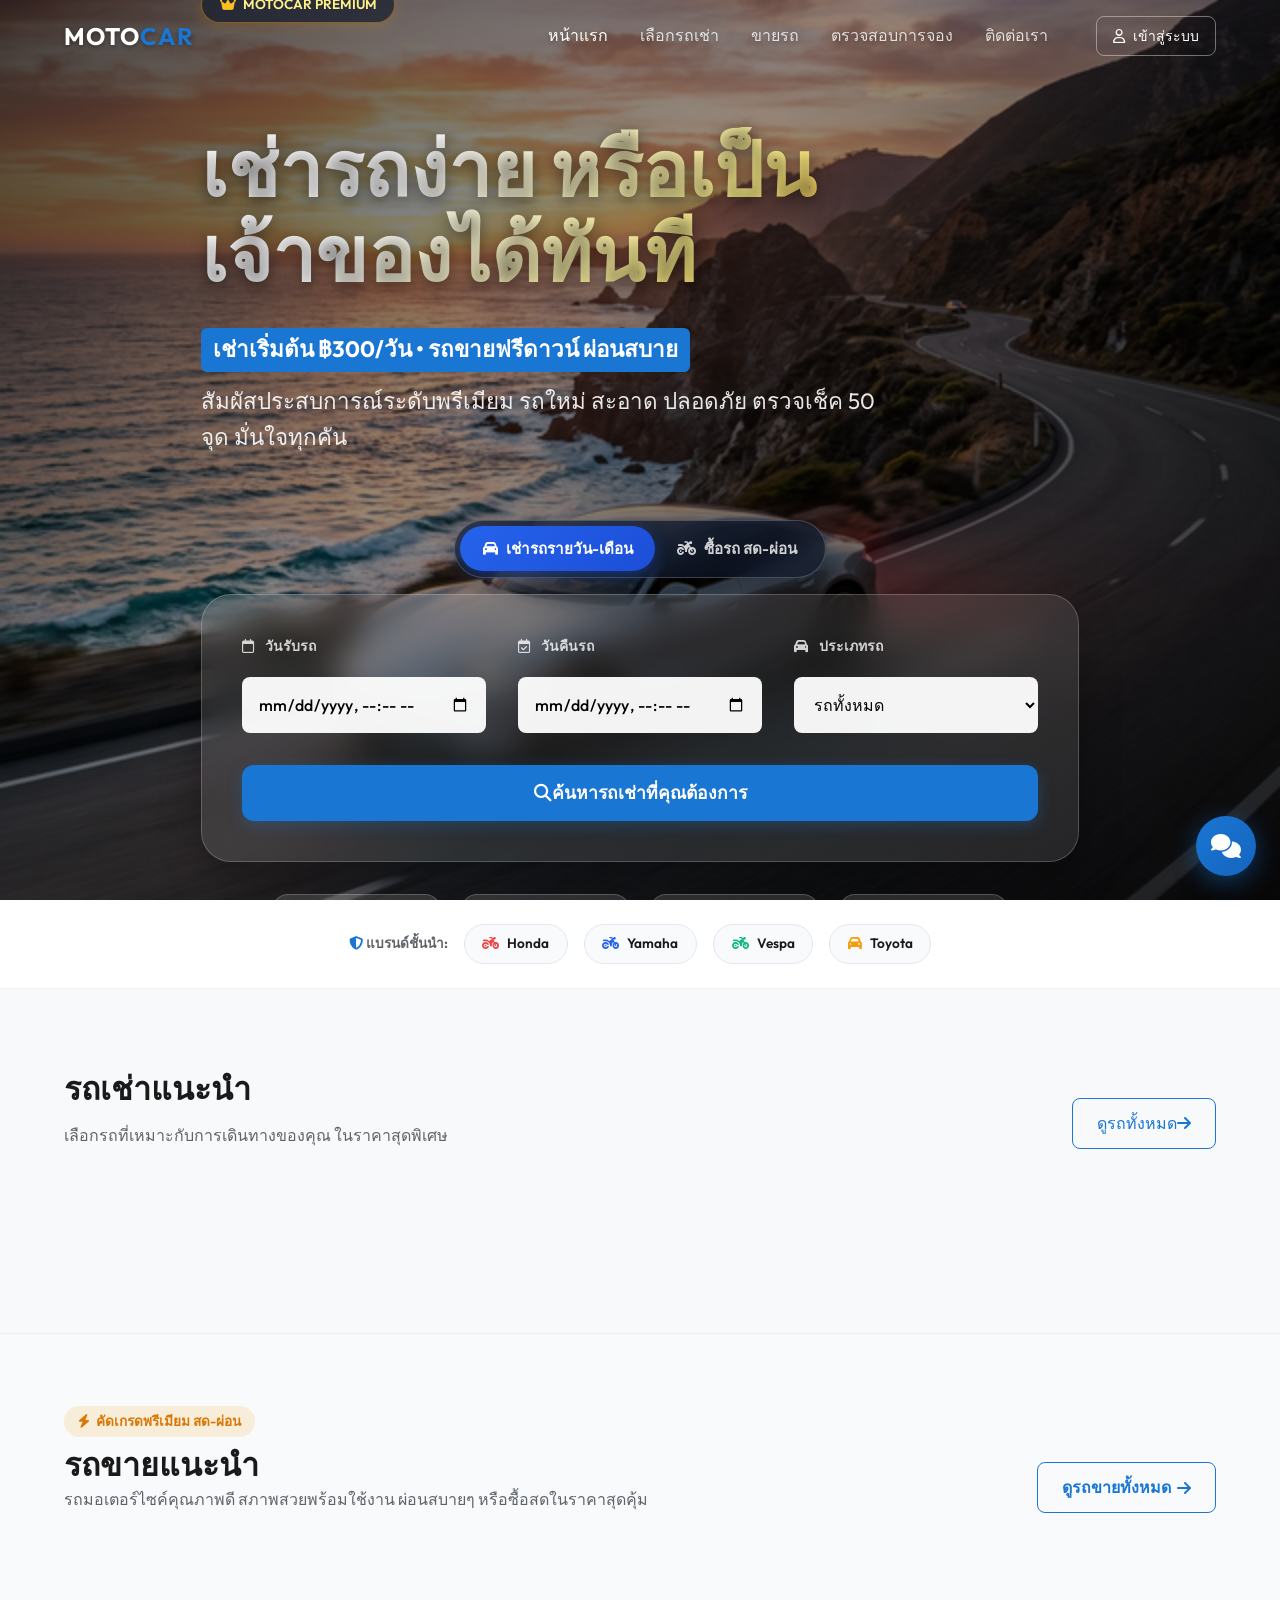
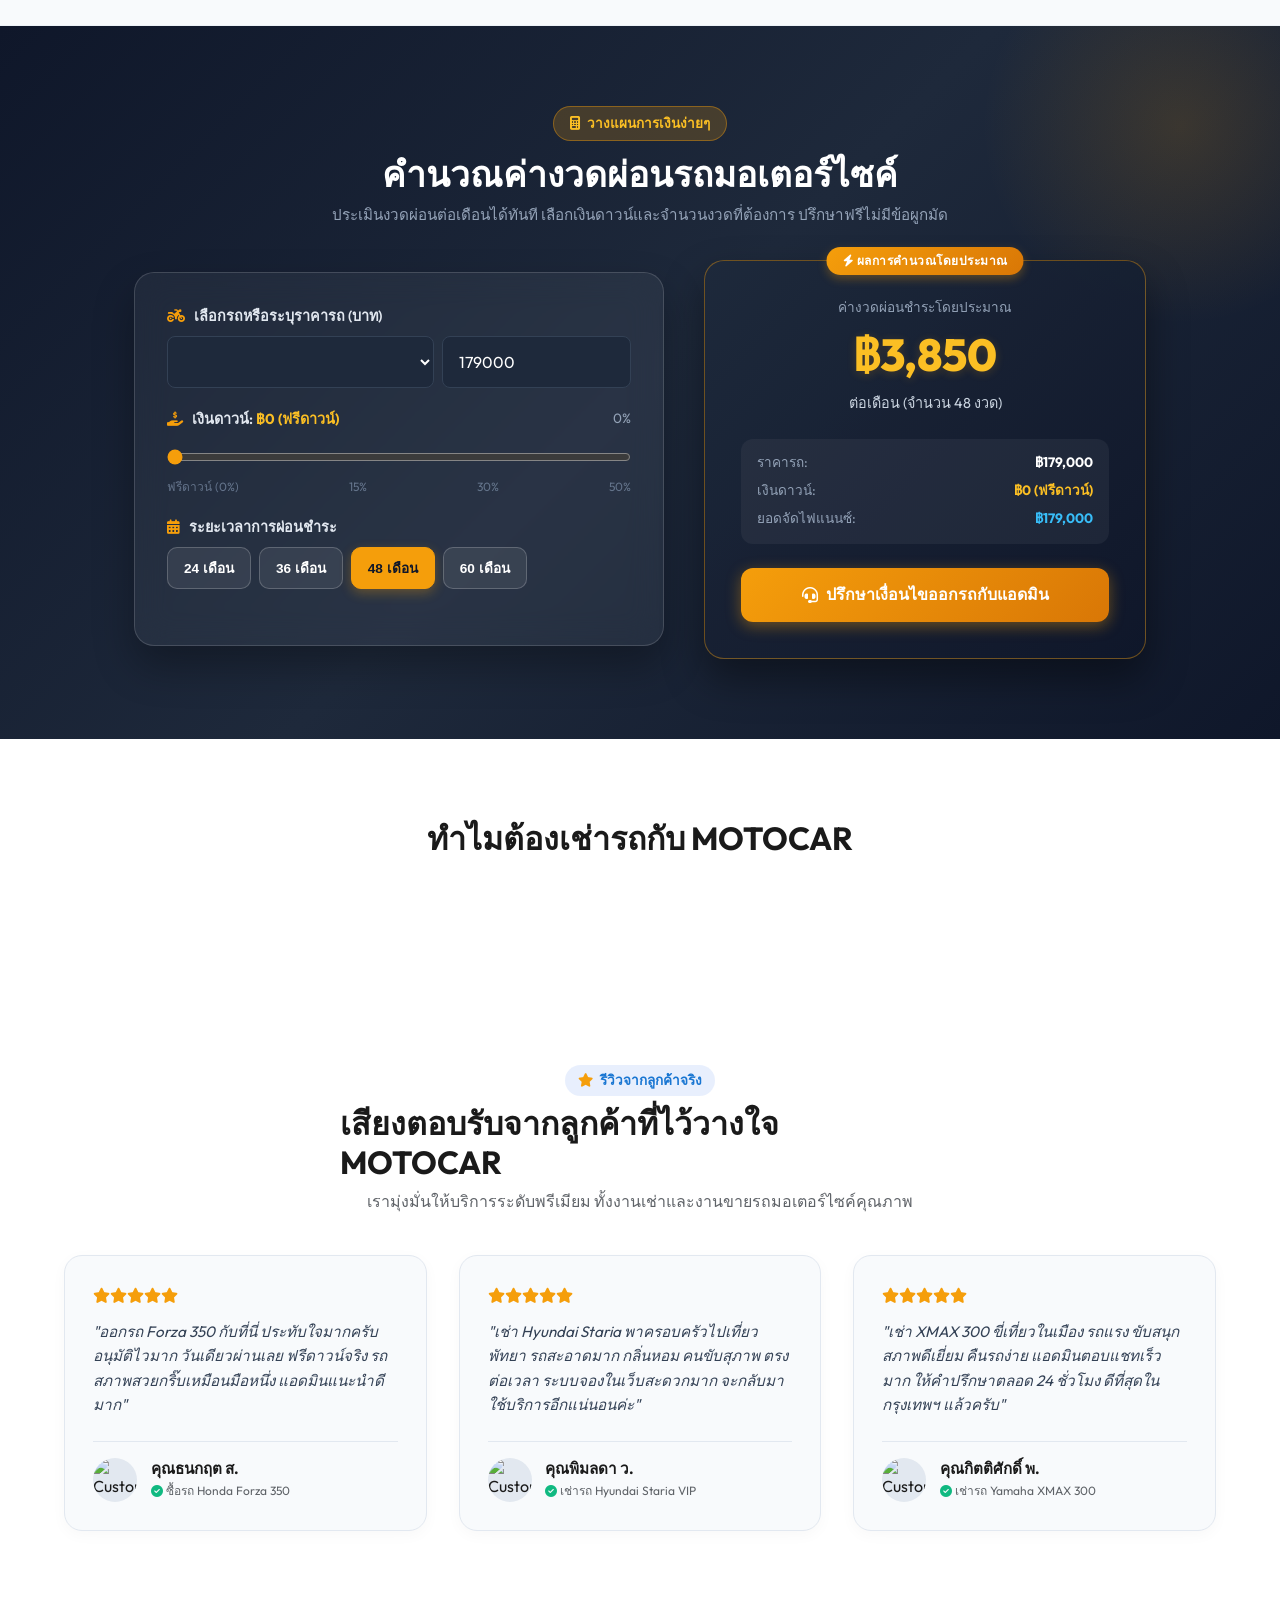
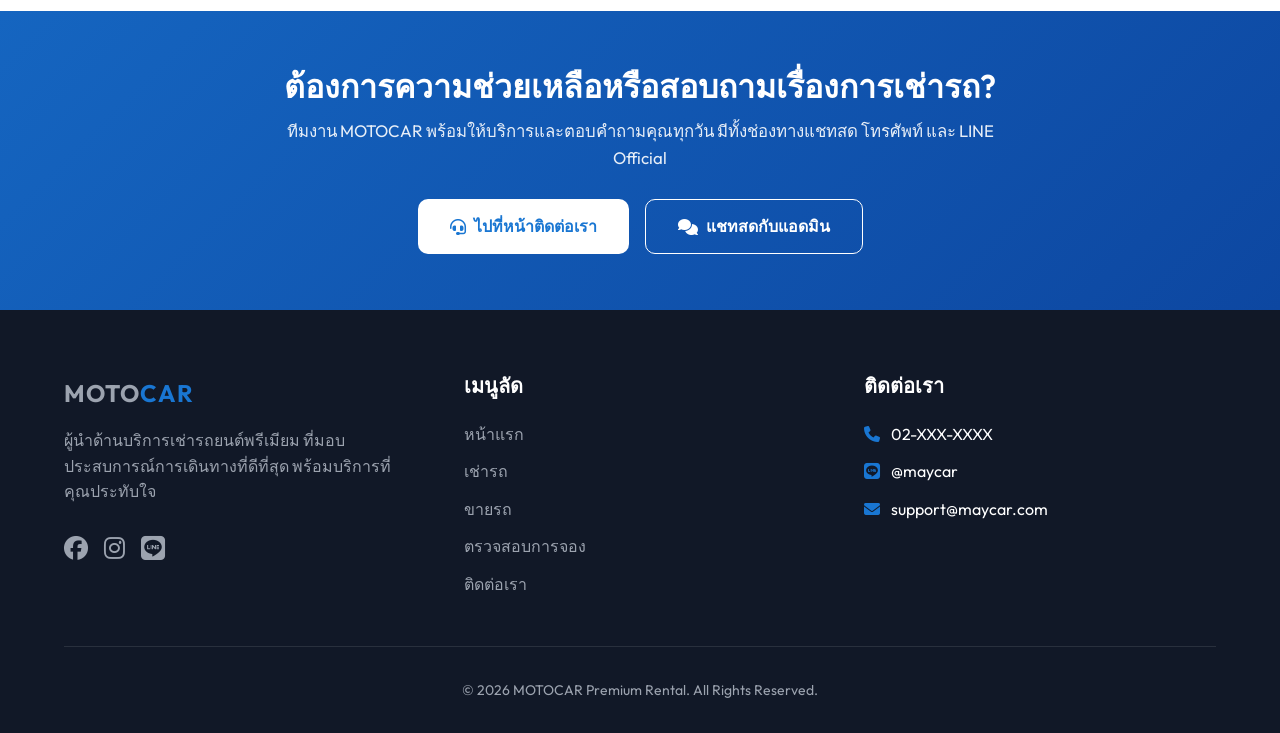
==== commit 9e0216b8: "Update index.html" ====
--- a/index.html
+++ b/index.html
@@ -810,10 +810,15 @@
                     <label for="reg-name">ชื่อ-นามสกุล</label>
                     <input type="text" id="reg-name" class="form-input" placeholder="สมชาย ใจดี" required>
                 </div>
+                                <div class="form-row" style="display: flex; gap: 1rem;">
+                    <div class="form-group" style="flex: 1;">
+                    </div>
                     <div class="form-group" style="flex: 1;">
                         <label for="reg-phone">เบอร์โทรศัพท์</label>
                         <input type="tel" id="reg-phone" class="form-input" placeholder="08X-XXX-XXXX">
                     </div>
+                </div>
+                               <div class="form-group">
                 </div>
                 <div class="form-group">
                     <label for="reg-email">อีเมล</label>
